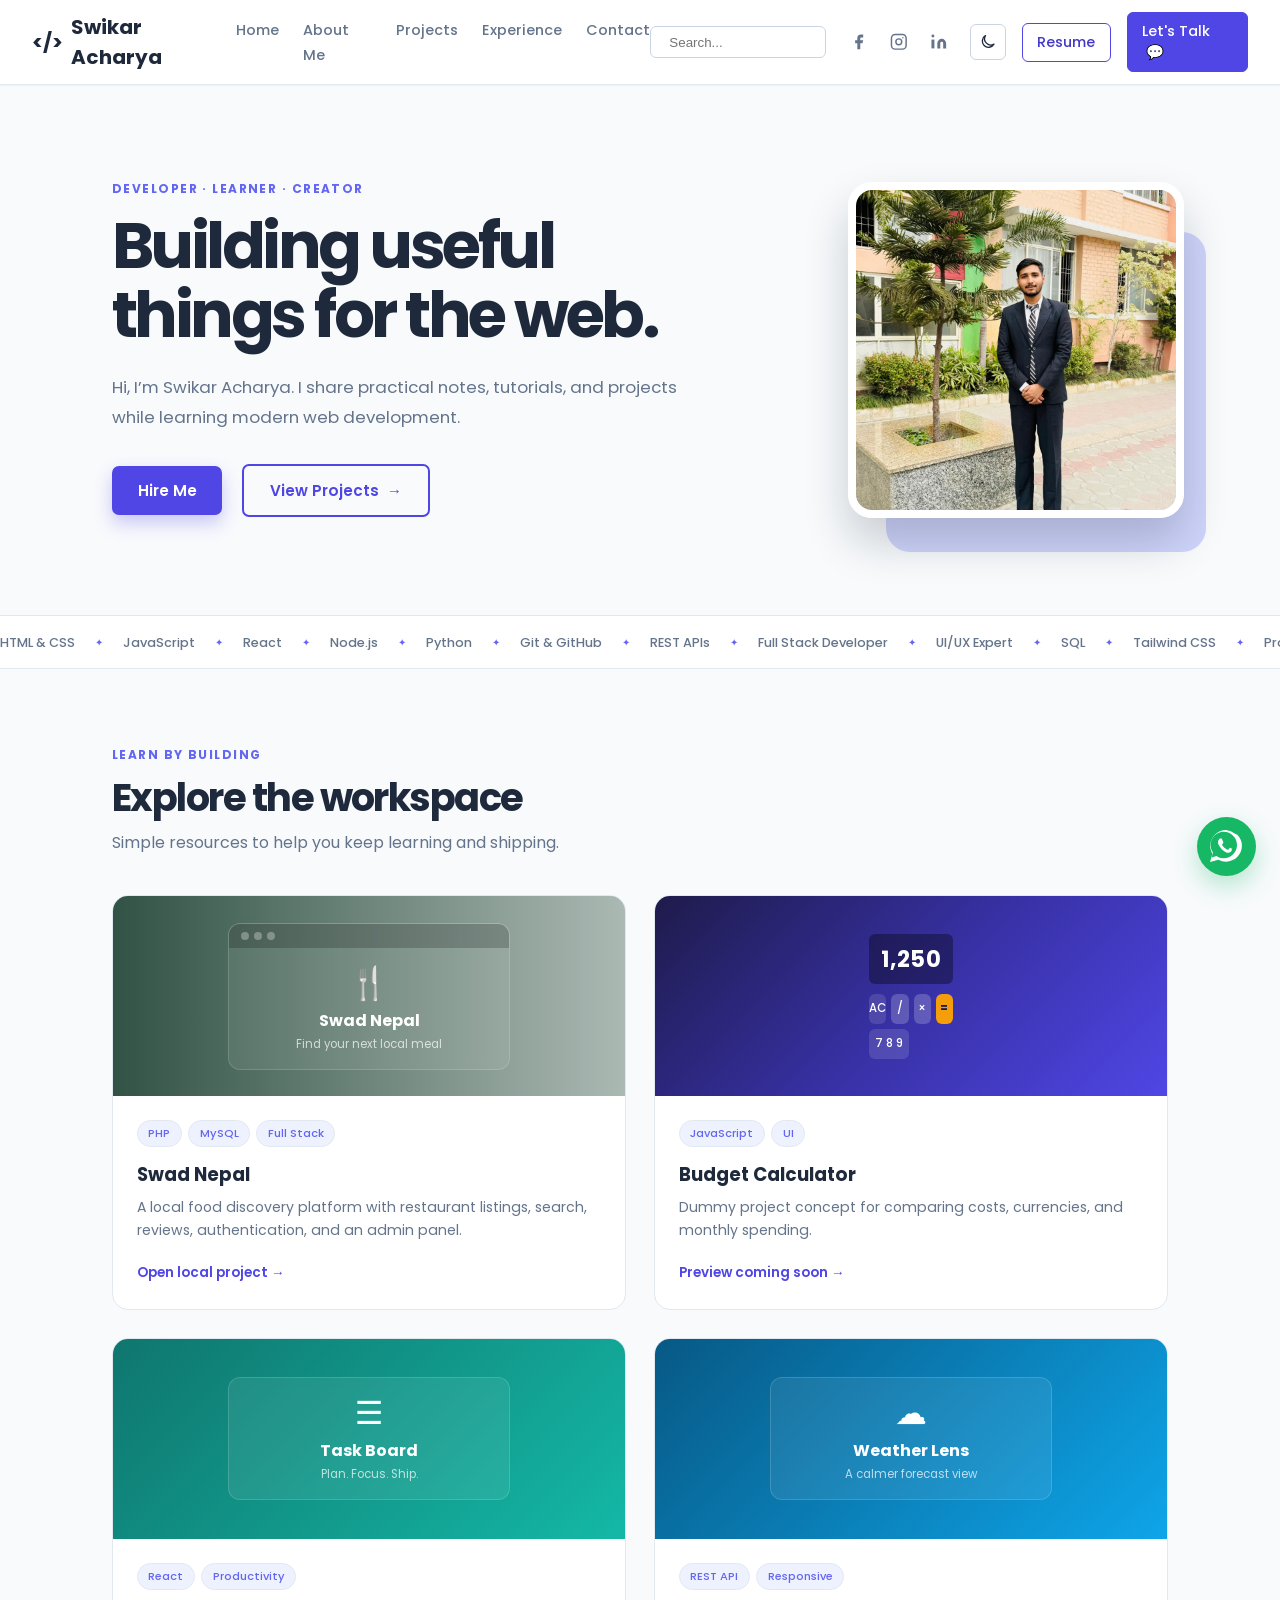
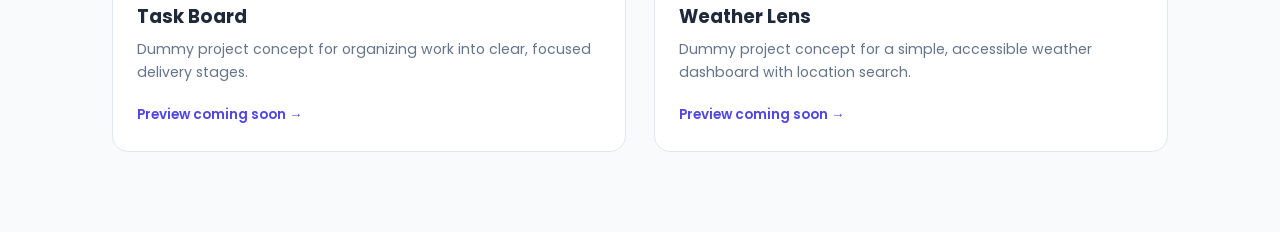
==== index.html @ ea882211 "Add professional resume.html page, update all Resume/CV links" ====
<!DOCTYPE html>
<html lang="en">

<head>
  <meta charset="UTF-8">
  <meta name="viewport" content="width=device-width, initial-scale=1.0">
  <meta name="description" content="Personal website of Swikar Acharya.">
  <title>Swikar Acharya</title>
  <link rel="stylesheet" href="style.css">
  <link href="https://fonts.googleapis.com/css2?family=Poppins:wght@400;500;600&display=swap" rel="stylesheet">
</head>

<body>
  <header>
    <nav class="dev-navbar" aria-label="Primary navigation">
      <a href="index.html" class="nav-brand" aria-label="Swikar Acharya home">
        <span class="code-icon" aria-hidden="true">&lt;/&gt;</span>
        <span>Swikar Acharya</span>
      </a>

      <ul class="nav-links">
        <li><a href="#home">Home</a></li>
        <li><a href="about.html">About Me</a></li>
        <li><a href="#projects">Projects</a></li>
        <li><a href="#experience">Experience</a></li>
        <li><a href="#contact" class="contact-trigger">Contact</a></li>
      </ul>

      <div class="nav-actions">
        <div class="search-container">
          <input id="site-search" type="search" placeholder="Search..." aria-label="Search the site">
        </div>
        <div class="nav-socials">
          <a href="https://www.facebook.com/swikar.acharya2" target="_blank" rel="noopener" aria-label="Facebook"
            class="social-icon fb">
            <svg viewBox="0 0 24 24" fill="currentColor" aria-hidden="true">
              <path d="M18 2h-3a5 5 0 0 0-5 5v3H7v4h3v8h4v-8h3l1-4h-4V7a1 1 0 0 1 1-1h3z" />
            </svg>
          </a>
          <a href="https://www.instagram.com/swikaracharya17/" target="_blank" rel="noopener" aria-label="Instagram"
            class="social-icon ig">
            <svg viewBox="0 0 24 24" fill="none" stroke="currentColor" stroke-width="2" stroke-linecap="round"
              stroke-linejoin="round" aria-hidden="true">
              <rect x="2" y="2" width="20" height="20" rx="5" ry="5" />
              <circle cx="12" cy="12" r="4" />
              <circle cx="17.5" cy="6.5" r="1" fill="currentColor" stroke="none" />
            </svg>
          </a>
          <a href="https://www.linkedin.com/in/swikar-acharya-856a3334b/" target="_blank" rel="noopener"
            aria-label="LinkedIn" class="social-icon li">
            <svg viewBox="0 0 24 24" fill="currentColor" aria-hidden="true">
              <path d="M16 8a6 6 0 0 1 6 6v7h-4v-7a2 2 0 0 0-2-2 2 2 0 0 0-2 2v7h-4v-7a6 6 0 0 1 6-6z" />
              <rect x="2" y="9" width="4" height="12" />
              <circle cx="4" cy="4" r="2" />
            </svg>
          </a>
        </div>
        <button class="theme-toggle" type="button" aria-label="Switch theme" aria-pressed="true"><svg
            viewBox="0 0 24 24" aria-hidden="true">
            <path d="M20.4 15.2A8.5 8.5 0 0 1 8.8 3.6 8.5 8.5 0 1 0 20.4 15.2Z"></path>
          </svg></button>
        <a href="resume.html" class="signin" target="_blank">Resume</a>
        <a href="https://wa.me/9779842243576" target="_blank" rel="noopener" class="signup"
          title="Chat with me on WhatsApp">Let's Talk &nbsp;&#128172;</a>
      </div>
    </nav>
  </header>

  <main id="home">
    <section class="hero">
      <div class="hero-content">
        <p class="hero-eyebrow">DEVELOPER · LEARNER · CREATOR</p>
        <h1>Building useful things for the web.</h1>
        <p class="hero-copy">Hi, I&rsquo;m Swikar Acharya. I share practical notes, tutorials, and projects while
          learning modern web development.</p>
        <div class="hero-actions">
          <a class="hero-primary" href="#contact">Hire Me</a>
          <a class="hero-secondary" href="#projects">View Projects <span aria-hidden="true">&rarr;</span></a>
        </div>
      </div>
      <div class="hero-profile">
        <div class="profile-glow"></div>
        <img src="image.jpg" alt="Swikar Acharya">
      </div>
    </section>

    <section class="skills-ticker" aria-label="Skills">
      <div class="skills-track">
        <span>HTML &amp; CSS</span><span class="ticker-dot">✦</span>
        <span>JavaScript</span><span class="ticker-dot">✦</span>
        <span>React</span><span class="ticker-dot">✦</span>
        <span>Node.js</span><span class="ticker-dot">✦</span>
        <span>Python</span><span class="ticker-dot">✦</span>
        <span>Git &amp; GitHub</span><span class="ticker-dot">✦</span>
        <span>REST APIs</span><span class="ticker-dot">✦</span>
        <span>Full Stack Developer </span><span class="ticker-dot">✦</span>
        <span>UI/UX Expert</span><span class="ticker-dot">✦</span>
        <span>SQL</span><span class="ticker-dot">✦</span>
        <span>Tailwind CSS</span><span class="ticker-dot">✦</span>
        <span>Problem Solving</span><span class="ticker-dot">✦</span>
        <span>HTML &amp; CSS</span><span class="ticker-dot">✦</span>
        <span>JavaScript</span><span class="ticker-dot">✦</span>
        <span>React</span><span class="ticker-dot">✦</span>
        <span>Node.js</span><span class="ticker-dot">✦</span>
        <span>Python</span><span class="ticker-dot">✦</span>
        <span>Git &amp; GitHub</span><span class="ticker-dot">✦</span>
        <span>REST APIs</span><span class="ticker-dot">✦</span>
        <span>Full Stack Developer</span><span class="ticker-dot">✦</span>
        <span>UI/UX Expert</span><span class="ticker-dot">✦</span>
        <span>SQL</span><span class="ticker-dot">✦</span>
        <span>Tailwind CSS</span><span class="ticker-dot">✦</span>
        <span>Problem Solving</span><span class="ticker-dot">✦</span>
      </div>
    </section>

    <section class="projects-section" id="projects" aria-labelledby="explore-title">
      <div class="section-heading">
        <p class="hero-eyebrow">LEARN BY BUILDING</p>
        <h2 id="explore-title">Explore the workspace</h2>
        <p>Simple resources to help you keep learning and shipping.</p>
      </div>
      <div class="projects-grid">
        <article class="project-card">
          <div class="project-card-top swad">
            <div class="project-mockup">
              <div class="mockup-bar"><span></span><span></span><span></span></div>
              <div class="mockup-content">
                <div class="mockup-logo">&#127860;</div>
                <p class="mockup-title">Swad Nepal</p>
                <p class="mockup-sub">Find your next local meal</p>
              </div>
            </div>
          </div>
          <div class="project-card-body">
            <div class="project-tags"><span>PHP</span><span>MySQL</span><span>Full Stack</span></div>
            <h3>Swad Nepal</h3>
            <p>A local food discovery platform with restaurant listings, search, reviews, authentication, and an admin
              panel.</p>
            <div class="project-card-footer"><a class="project-link" href="http://localhost/swad-nepal/" target="_blank"
                rel="noopener">Open local project &rarr;</a></div>
          </div>
        </article>

        <article class="project-card">
          <div class="project-card-top calc">
            <div class="calc-preview">
              <div class="calc-screen">1,250</div>
              <div class="calc-keys"><span>AC</span><span class="k-op">/</span><span class="k-op">&times;</span><span
                  class="k-accent">=</span><span class="k-wide">7 8 9</span></div>
            </div>
          </div>
          <div class="project-card-body">
            <div class="project-tags"><span>JavaScript</span><span>UI</span></div>
            <h3>Budget Calculator</h3>
            <p>Dummy project concept for comparing costs, currencies, and monthly spending.</p>
            <div class="project-card-footer"><a class="project-link" href="#projects">Preview coming soon &rarr;</a>
            </div>
          </div>
        </article>

        <article class="project-card">
          <div class="project-card-top notes">
            <div class="project-mockup">
              <div class="mockup-content">
                <div class="mockup-logo">&#9776;</div>
                <p class="mockup-title">Task Board</p>
                <p class="mockup-sub">Plan. Focus. Ship.</p>
              </div>
            </div>
          </div>
          <div class="project-card-body">
            <div class="project-tags"><span>React</span><span>Productivity</span></div>
            <h3>Task Board</h3>
            <p>Dummy project concept for organizing work into clear, focused delivery stages.</p>
            <div class="project-card-footer"><a class="project-link" href="#projects">Preview coming soon &rarr;</a>
            </div>
          </div>
        </article>

        <article class="project-card">
          <div class="project-card-top weather">
            <div class="project-mockup">
              <div class="mockup-content">
                <div class="mockup-logo">&#9729;</div>
                <p class="mockup-title">Weather Lens</p>
                <p class="mockup-sub">A calmer forecast view</p>
              </div>
            </div>
          </div>
          <div class="project-card-body">
            <div class="project-tags"><span>REST API</span><span>Responsive</span></div>
            <h3>Weather Lens</h3>
            <p>Dummy project concept for a simple, accessible weather dashboard with location search.</p>
            <div class="project-card-footer"><a class="project-link" href="#projects">Preview coming soon &rarr;</a>
            </div>
          </div>
        </article>
      </div>
    </section>

  </main>
  <!-- Let's Talk Modal -->
  <div class="contact-modal-overlay" id="contactModal" role="dialog" aria-modal="true" aria-labelledby="modalTitle">
    <div class="contact-modal">
      <button class="modal-close" id="modalClose" aria-label="Close">&times;</button>

      <div class="modal-left">
        <div class="modal-left-top">
          <span class="modal-status-dot"></span>
          <p class="modal-eyebrow">AVAILABLE FOR WORK</p>
        </div>
        <h2 id="modalTitle">Got a project<br>in mind?</h2>
        <p class="modal-desc">Fill out the form or reach me directly — I usually respond within 24 hours.</p>
        <div class="modal-divider"></div>
        <div class="modal-direct">
          <a href="mailto:swikaracharya718@gmail.com" class="modal-direct-link">
            <span class="modal-direct-icon">
              <svg viewBox="0 0 24 24" fill="none" stroke="currentColor" stroke-width="2" stroke-linecap="round"
                stroke-linejoin="round">
                <rect x="2" y="4" width="20" height="16" rx="2" />
                <path d="m22 7-8.97 5.7a1.94 1.94 0 0 1-2.06 0L2 7" />
              </svg>
            </span>
            swikaracharya718@gmail.com
          </a>
          <div class="modal-socials">
            <a href="https://wa.me/9779842243576" target="_blank" rel="noopener" class="modal-social-btn wa">
              <svg viewBox="0 0 24 24" fill="currentColor">
                <path
                  d="M17.472 14.382c-.297-.149-1.758-.867-2.03-.967-.273-.099-.471-.148-.67.15-.197.297-.767.966-.94 1.164-.173.199-.347.223-.644.075-.297-.15-1.255-.463-2.39-1.475-.883-.788-1.48-1.761-1.653-2.059-.173-.297-.018-.458.13-.606.134-.133.298-.347.446-.52.149-.174.198-.298.298-.497.099-.198.05-.371-.025-.52-.075-.149-.669-1.612-.916-2.207-.242-.579-.487-.5-.669-.51-.173-.008-.371-.01-.57-.01-.198 0-.52.074-.792.372-.272.297-1.04 1.016-1.04 2.479 0 1.462 1.065 2.875 1.213 3.074.149.198 2.096 3.2 5.077 4.487.709.306 1.262.489 1.694.625.712.227 1.36.195 1.871.118.571-.085 1.758-.719 2.006-1.413.248-.694.248-1.289.173-1.413-.074-.124-.272-.198-.57-.347m-5.421 7.403h-.004a9.87 9.87 0 0 1-5.031-1.378l-.361-.214-3.741.982.998-3.648-.235-.374a9.86 9.86 0 0 1-1.51-5.26c.001-5.45 4.436-9.884 9.888-9.884 2.64 0 5.122 1.03 6.988 2.898a9.825 9.825 0 0 1 2.893 6.994c-.003 5.45-4.437 9.884-9.885 9.884m8.413-18.297A11.815 11.815 0 0 0 12.05 0C5.495 0 .16 5.335.157 11.892c0 2.096.547 4.142 1.588 5.945L.057 24l6.305-1.654a11.882 11.882 0 0 0 5.683 1.448h.005c6.554 0 11.89-5.335 11.893-11.893a11.821 11.821 0 0 0-3.48-8.413Z" />
              </svg>
              WhatsApp
            </a>
            <a href="https://www.instagram.com/swikaracharya17/" target="_blank" rel="noopener"
              class="modal-social-btn ig">
              <svg viewBox="0 0 24 24" fill="none" stroke="currentColor" stroke-width="2" stroke-linecap="round"
                stroke-linejoin="round">
                <rect x="2" y="2" width="20" height="20" rx="5" ry="5" />
                <circle cx="12" cy="12" r="4" />
                <circle cx="17.5" cy="6.5" r="1" fill="currentColor" stroke="none" />
              </svg>
              Instagram
            </a>
            <a href="https://www.facebook.com/swikar.acharya2" target="_blank" rel="noopener"
              class="modal-social-btn fb">
              <svg viewBox="0 0 24 24" fill="currentColor">
                <path d="M18 2h-3a5 5 0 0 0-5 5v3H7v4h3v8h4v-8h3l1-4h-4V7a1 1 0 0 1 1-1h3z" />
              </svg>
              Facebook
            </a>
          </div>
        </div>
      </div>

      <form class="modal-form" id="contactForm" action="https://formspree.io/f/maenwplw" method="POST" novalidate>
        <div class="modal-row">
          <div class="modal-field">
            <label for="cf-name">Your Name <span class="req">*</span></label>
            <input type="text" id="cf-name" name="name" placeholder="John Doe" required>
          </div>
          <div class="modal-field">
            <label for="cf-email">Email Address <span class="req">*</span></label>
            <input type="email" id="cf-email" name="email" placeholder="you@example.com" required>
          </div>
        </div>
        <div class="modal-row">
          <div class="modal-field">
            <label for="cf-phone">Phone Number <span class="req">*</span></label>
            <input type="tel" id="cf-phone" name="phone" placeholder="+977 98XXXXXXXX" required>
          </div>
          <div class="modal-field">
            <label for="cf-budget">Budget <span class="req">*</span></label>
            <div class="budget-input-wrap">
              <select id="cf-currency" name="currency" aria-label="Currency">
                <option value="$">$ USD</option>
                <option value="NPR">NPR</option>
                <option value="INR">₹ INR</option>
                <option value="€">€ EUR</option>
              </select>
              <input type="number" id="cf-budget" name="budget" placeholder="Enter amount" min="0" required>
            </div>
          </div>
        </div>
        <div class="modal-field">
          <label for="cf-subject">Subject <span class="req">*</span></label>
          <input type="text" id="cf-subject" name="subject" placeholder="Project idea, collaboration..." required>
        </div>
        <div class="modal-field">
          <label for="cf-message">Message <span class="req">*</span></label>
          <textarea id="cf-message" name="message" rows="4" placeholder="Tell me about your project or idea..."
            required></textarea>
        </div>
        <div class="form-actions">
          <button type="submit" class="modal-submit" id="submitBtn">Send Message <span
              aria-hidden="true">&rarr;</span></button>
          <a class="whatsapp-form-button" href="https://wa.me/9779842243576" target="_blank" rel="noopener">
            <svg viewBox="0 0 24 24" fill="currentColor" aria-hidden="true">
              <path
                d="M17.472 14.382c-.297-.149-1.758-.867-2.03-.967-.273-.099-.471-.148-.67.15-.197.297-.767.966-.94 1.164-.173.199-.347.223-.644.075-.297-.15-1.255-.463-2.39-1.475-.883-.788-1.48-1.761-1.653-2.059-.173-.297-.018-.458.13-.606.134-.133.298-.347.446-.52.149-.198.198-.298.298-.497.099-.198.05-.371-.025-.52-.075-.149-.669-1.612-.916-2.207-.242-.579-.487-.5-.669-.51-.173-.008-.371-.01-.57-.01-.198 0-.52.074-.792.372-.272.297-1.04 1.016-1.04 2.479 0 1.462 1.065 2.875 1.213 3.074.149.198 2.096 3.2 5.077 4.487.709.306 1.262.489 1.871.118.571-.085 1.758-.719 2.006-1.413.248-.694.248-1.289.173-1.413-.074-.124-.272-.198-.57-.347m-5.421 7.403h-.004a9.87 9.87 0 0 1-5.031-1.378l-.361-.214-3.741.982.998-3.648-.235-.374a9.86 9.86 0 0 1-1.51-5.26c.001-5.45 4.436-9.884 9.888-9.884 2.64 0 5.122 1.03 6.988 2.898a9.825 9.825 0 0 1 2.893 6.994c-.003 5.45-4.437 9.884-9.885 9.884m8.413-18.297A11.815 11.815 0 0 0 12.05 0C5.495 0 .16 5.335.157 11.892c0 2.096.547 4.142 1.588 5.945L.057 24l6.305-1.654a11.882 11.882 0 0 0 5.683 1.448h.005c6.554 0 11.89-5.335 11.893-11.893a11.821 11.821 0 0 0-3.48-8.413Z" />
            </svg>
            WhatsApp
          </a>
        </div>
        <p class="modal-success" id="modalSuccess" aria-live="polite"></p>
      </form>
    </div>
  </div>

  <script src="theme.js"></script>
  <script>
    const modal = document.getElementById('contactModal');
    const triggers = document.querySelectorAll('.contact-trigger, .hero-primary[href="#contact"]');
    const close = document.getElementById('modalClose');
    const form = document.getElementById('contactForm');
    const success = document.getElementById('modalSuccess');

    function openModal() { modal.classList.add('is-open'); document.body.style.overflow = 'hidden'; }
    function closeModal() { modal.classList.remove('is-open'); document.body.style.overflow = ''; }

    triggers.forEach(trigger => trigger.addEventListener('click', e => { e.preventDefault(); openModal(); }));
    if (window.location.hash === '#contact') openModal();
    close.addEventListener('click', closeModal);
    modal.addEventListener('click', e => { if (e.target === modal) closeModal(); });

    const submitBtn = document.getElementById('submitBtn');

    form.addEventListener('submit', async e => {
      e.preventDefault();
      submitBtn.disabled = true;
      submitBtn.textContent = 'Sending...';

      const data = new FormData(form);
      const response = await fetch(form.action, {
        method: 'POST',
        body: data,
        headers: { 'Accept': 'application/json' }
      });

      if (response.ok) {
        success.style.color = '#16a34a';
        success.textContent = '\u2713 Message sent! I\'ll get back to you soon.';
        form.reset();
      } else {
        success.style.color = '#dc2626';
        success.textContent = 'Something went wrong. Please try WhatsApp or email directly.';
      }

      submitBtn.disabled = false;
      submitBtn.innerHTML = 'Send Message <span aria-hidden="true">&rarr;</span>';
      setTimeout(() => { success.textContent = ''; }, 6000);
    });
  </script>
</body>

</html>
---- style.css ----
:root {
    --page-bg: #f8fafc;
    --nav-bg: #ffffff;
    --text-primary: #1e293b;
    --text-muted: #64748b;
    --border-radius: 6px;
}

html[data-theme="dark"] {
    --page-bg: #030712;
    --nav-bg: #111827;
    --text-primary: #f8fafc;
    --text-muted: #cbd5e1;
}

body {
    margin: 0;
    font-family: system-ui, -apple-system, sans-serif;
    background-color: var(--page-bg);
    color: var(--text-primary);
    transition: background-color 0.2s ease, color 0.2s ease;
}

/* Main Navbar Container */
.dev-navbar {
    display: flex;
    justify-content: space-between;
    align-items: center;
    background-color: var(--nav-bg);
    padding: 0.75rem 2rem;
    border-bottom: 1px solid #e2e8f0;
    box-shadow: 0 1px 2px rgba(15, 23, 42, 0.04);
}

.nav-brand {
    color: var(--text-primary);
    text-decoration: none;
    font-size: 1.25rem;
    font-weight: 700;
    display: flex;
    align-items: center;
    gap: 0.5rem;
    cursor: pointer;
    font-family: poppins, sans-serif;
}

.code-icon {
    color: var(--text-primary);
    font-weight: bold;
}

.nav-links {
    display: flex;
    list-style: none;
    gap: 1.5rem;
    margin: 0;
    padding: 0;
    color: white;
    font-family: poppins;
}

.nav-links a {
    color: var(--text-muted);
    text-decoration: none;
    font-size: 0.9rem;
    font-weight: 500;
    position: relative;
    padding-bottom: 4px;
    transition: color 0.25s ease;
}

.nav-links a::after {
    content: '';
    position: absolute;
    bottom: 0;
    left: 0;
    width: 100%;
    height: 2px;
    border-radius: 2px;
    background: #4f46e5;
    transform: scaleX(0);
    transform-origin: left;
    transition: transform 0.25s ease;
}

.nav-links a:hover {
    color: #4f46e5;
}

.nav-links a:hover::after {
    transform: scaleX(1);
}

/* Right Side Actions */
.nav-actions {
    display: flex;
    align-items: center;
    gap: 1rem;
}

/* Search Bar with Keyboard Shortcut */
.search-container {
    display: flex;
    align-items: center;
    background-color: white;
    border: 1px solid #cbd5e1;
    border-radius: var(--border-radius);
    padding: 0.4rem 0.5rem 0.4rem 1rem;
}

.search-container input {
    background: transparent;
    border: none;
    color: var(--text-primary);
    outline: none;
    width: 150px;
}

.search-container kbd {
    background-color: #000000;
    color: var(--text-muted);
    padding: 0.2rem 0.4rem;
    border-radius: 4px;
    font-size: 0.75rem;
    font-family: monospace;
}

.theme-toggle {
    background: transparent;
    border: 1px solid #cbd5e1;
    color: var(--text-primary);
    border-radius: var(--border-radius);
    padding: 0.5rem;
    cursor: pointer;
    font-size: 1rem;
    line-height: 1;
    transition: background-color 0.2s ease, color 0.2s ease, transform 0.2s ease;
}

.theme-toggle:hover {
    background-color: #e0e7ff;
    color: #3730a3;
    transform: translateY(-1px);
}

.theme-toggle svg {
    width: 1.1rem;
    height: 1.1rem;
    display: block;
    fill: none;
    stroke: currentColor;
    stroke-width: 1.8;
    stroke-linecap: round;
    stroke-linejoin: round;
}

.signin,
.signup {
    padding: 0.5rem 0.9rem;
    border-radius: 6px;
    font-family: Poppins, sans-serif;
    font-size: 0.9rem;
    font-weight: 500;
    text-decoration: none;
    transition: background-color 0.2s ease, color 0.2s ease, transform 0.2s ease;
}

.signin {
    border: 1px solid #4f46e5;
    color: #4338ca;
}

.signin:hover {
    background-color: #4f46e5;
    color: #ffffff;
    transform: translateY(-1px);
}

.signup {
    background-color: #4f46e5;
    border: 1px solid #4f46e5;
    color: #ffffff;
}

.signup:hover {
    background-color: #6366f1;
    border-color: #6366f1;
    transform: translateY(-1px);
}

.logo-container {
    display: flex;
    align-items: center;
    gap: 0.5rem;
    border: 1px solid white;
}

/* Home page */
.hero,
.explore-section {
    max-width: 1120px;
    margin: 0 auto;
    padding-left: 2rem;
    padding-right: 2rem;
    box-sizing: border-box;
}

.hero {
    min-height: 530px;
    display: grid;
    grid-template-columns: 1.2fr 0.8fr;
    align-items: center;
    gap: 4rem;
}

.hero-eyebrow {
    margin: 0 0 1rem;
    color: #6366f1;
    font: 700 0.75rem/1 Poppins, sans-serif;
    letter-spacing: 0.12em;
}

.hero h1,
.section-heading h2 {
    margin: 0;
    color: var(--text-primary);
    font: 700 clamp(2.5rem, 5vw, 4.6rem)/1.08 Poppins, sans-serif;
    letter-spacing: -0.055em;
}

.hero-copy {
    max-width: 37rem;
    margin: 1.5rem 0 0;
    color: var(--text-muted);
    font: 400 1.05rem/1.75 Poppins, sans-serif;
}

.hero-actions { display: flex; align-items: center; gap: 1.25rem; margin-top: 2rem; }
.hero-primary, .hero-secondary { font: 600 0.95rem Poppins, sans-serif; text-decoration: none; transition: transform 0.2s ease, box-shadow 0.2s ease, background 0.2s ease; }
.hero-primary { padding: 0.8rem 1.6rem; border-radius: 7px; background: #4f46e5; color: #fff; box-shadow: 0 8px 18px rgba(79,70,229,0.28); }
.hero-primary:hover { background: #4338ca; transform: translateY(-2px); box-shadow: 0 14px 28px rgba(79,70,229,0.38); }
.hero-secondary { padding: 0.8rem 1.6rem; border-radius: 7px; border: 2px solid #4f46e5; color: #4f46e5; background: transparent; }
.hero-secondary:hover { background: #4f46e5; color: #fff; transform: translateY(-2px); box-shadow: 0 14px 28px rgba(79,70,229,0.28); }
.hero-secondary span { margin-left: 0.25rem; }

.hero-profile { position: relative; width: min(100%, 320px); justify-self: end; }
.hero-profile img { position: relative; z-index: 1; display: block; width: 100%; aspect-ratio: 1; object-fit: cover; border-radius: 24px; border: 8px solid var(--nav-bg); box-shadow: 0 24px 45px rgba(15, 23, 42, 0.2); }
.profile-glow { position: absolute; inset: 15% -12% -10% 12%; border-radius: 24px; background: #818cf8; opacity: 0.35; }

.explore-section { padding-top: 2rem; padding-bottom: 5rem; }
.section-heading h2 { font-size: clamp(1.9rem, 3vw, 2.6rem); letter-spacing: -0.04em; }
.section-heading > p:last-child { margin: 0.75rem 0 0; color: var(--text-muted); font: 400 1rem Poppins, sans-serif; }
.resource-grid { display: grid; grid-template-columns: repeat(3, 1fr); gap: 1rem; margin-top: 2rem; }
.resource-card { min-height: 185px; padding: 1.5rem; border: 1px solid #e2e8f0; border-radius: 12px; background: var(--nav-bg); color: var(--text-primary); box-sizing: border-box; text-decoration: none; transition: transform .2s ease, box-shadow .2s ease, border-color .2s ease; }
.resource-card:hover { transform: translateY(-4px); border-color: #a5b4fc; box-shadow: 0 14px 25px rgba(30, 41, 59, 0.1); }
.card-number, .card-link { color: #6366f1; font: 700 0.78rem Poppins, sans-serif; }
.resource-card h3 { margin: 1rem 0 0; font: 600 1.2rem Poppins, sans-serif; }
.resource-card p { margin: 0.55rem 0 1rem; color: var(--text-muted); font: 400 0.9rem/1.6 Poppins, sans-serif; }

html[data-theme="dark"] .resource-card { border-color: #334155; }
html[data-theme="dark"] .resource-card:hover { border-color: #6366f1; box-shadow: 0 14px 25px rgba(0, 0, 0, 0.24); }

.login-form {
    background-color: #ffffff;
    color: #101828;
    padding: 2.5rem;
    border-radius: 12px;
    border: 1px solid #d0d5dd;
    box-shadow: 0 4px 6px -1px rgba(0, 0, 0, 0.1), 0 2px 4px -1px rgba(0, 0, 0, 0.06);
    max-width: 440px;
    width: 100%;
    margin: 2rem auto;
    display: flex;
    flex-direction: column;
    box-sizing: border-box;
}

.title {
    display: flex;
    font-family: poppins;
    color: rgb(76, 75, 75)
}

.subtitle {
    display: flex;
    font-family: poppins;
    color: rgb(76, 75, 75)
}

.footer-text {
    display: flex;
    font-family: poppins;
    color: rgb(76, 75, 75);

    margin-top: 15px;
}

.btnprimary-btn {
    background-color: #4f46e5;
    color: white;
    padding: 1rem 1rem;
    border: none;
    border-radius: 4px;
    cursor: pointer;
    margin-top: 25px;
    font-family: poppins;
    font-size: 15px;
}

.btngoogle-btn {
    background-color: #ffffff;
    color: #4f46e5;
    padding: 0.5rem 1rem;
    border: 1px solid #4f46e5;
    border-radius: 4px;
    cursor: pointer;
    margin-top: 15px;
}

.form-input {
    display: flex;
    flex-direction: column;
    margin-bottom: 12px;
    padding: 10px;
}

.text-link {
    display: flex;
    justify-content: center;
    font-family: poppins;
    color: rgb(76, 75, 75);
}

.text-link {
    display: flex;
    justify-content: center;
    font-family: poppins;
    color: blue;
}

/* Sign-in page */
.login-page {
    min-height: 100vh;
    display: grid;
    place-items: center;
    padding: 2rem 1rem;
    box-sizing: border-box;
    background: radial-gradient(circle at top, #1e1b4b 0%, #030712 48%);
}

.auth-theme-toggle {
    position: fixed;
    top: 1rem;
    right: 1rem;
    z-index: 1;
}

.login-container {
    width: 100%;
}

.login-form {
    margin: 0 auto;
}

.back-link {
    align-self: flex-start;
    color: #4f46e5;
    font-family: Poppins, sans-serif;
    font-size: 0.9rem;
    font-weight: 500;
    text-decoration: none;
}

.back-link:hover,
.field-label-row a:hover,
.footer-text a:hover {
    text-decoration: underline;
}

.login-heading {
    margin: 1.75rem 0;
}

.eyebrow {
    margin: 0 0 0.5rem;
    color: #4f46e5;
    font-family: Poppins, sans-serif;
    font-size: 0.75rem;
    font-weight: 700;
    letter-spacing: 0.1em;
}

.login-form .title {
    margin: 0;
    color: #101828;
    font-size: 1.75rem;
    line-height: 1.25;
}

.login-form .subtitle {
    margin: 0.5rem 0 0;
    font-size: 0.95rem;
}

.form-field {
    display: flex;
    flex-direction: column;
    gap: 0.45rem;
    margin-top: 1rem;
    color: #344054;
    font-family: Poppins, sans-serif;
    font-size: 0.9rem;
    font-weight: 500;
}

.form-field input {
    width: 100%;
    padding: 0.75rem 0.875rem;
    box-sizing: border-box;
    border: 1px solid #d0d5dd;
    border-radius: 6px;
    color: #101828;
    font: inherit;
    font-weight: 400;
    outline: none;
}

.form-field input:focus {
    border-color: #4f46e5;
    box-shadow: 0 0 0 3px #e0e7ff;
}

.field-label-row {
    display: flex;
    justify-content: space-between;
    align-items: center;
}

.field-label-row a,
.footer-text a,
.remember-me a {
    color: #4f46e5;
    font-weight: 600;
    text-decoration: none;
}

.remember-me {
    display: flex;
    align-items: center;
    gap: 0.5rem;
    margin-top: 1.25rem;
    color: #475467;
    font-family: Poppins, sans-serif;
    font-size: 0.875rem;
}

.remember-me input {
    width: 1rem;
    height: 1rem;
    accent-color: #4f46e5;
}

.login-form .btnprimary-btn,
.login-form .btngoogle-btn {
    width: 100%;
    display: flex;
    justify-content: center;
    align-items: center;
    gap: 0.625rem;
    font-family: Poppins, sans-serif;
    font-weight: 600;
}

.login-form .btnprimary-btn:hover {
    background-color: #4338ca;
}

.login-form .btngoogle-btn:hover {
    background-color: #f9fafb;
}

.divider {
    display: flex;
    align-items: center;
    gap: 0.75rem;
    margin: 1.25rem 0;
    color: #667085;
    font-family: Poppins, sans-serif;
    font-size: 0.8rem;
}

.divider::before,
.divider::after {
    content: "";
    flex: 1;
    height: 1px;
    background-color: #eaecf0;
}

.login-form .footer-text {
    justify-content: center;
    gap: 0.3rem;
    margin: 1.5rem 0 0;
    font-size: 0.875rem;
}

@media (max-width: 480px) {
    .login-page {
        padding: 1rem;
    }

    .login-form {
        padding: 1.5rem;
    }
}

@media (max-width: 760px) {
    .dev-navbar { padding: 0.85rem 1rem; }
    .nav-links, .search-container { display: none; }
    .nav-actions { gap: 0.5rem; }
    .signin, .signup { padding: 0.45rem 0.65rem; font-size: 0.8rem; }
    .hero, .explore-section { padding-left: 1.25rem; padding-right: 1.25rem; }
    .hero { min-height: auto; grid-template-columns: 1fr; gap: 2.5rem; padding-top: 4rem; padding-bottom: 3.5rem; }
    .hero-profile { width: min(70%, 280px); justify-self: start; grid-row: 1; }
    .hero-actions { flex-wrap: wrap; }
    .resource-grid { grid-template-columns: 1fr; }
}

html[data-theme="dark"] .search-container {
    background-color: #1f2937;
}

html[data-theme="dark"] .dev-navbar {
    border-color: #374151;
    box-shadow: none;
}

html[data-theme="dark"] .theme-toggle {
    border-color: #4b5563;
}

html[data-theme="dark"] .signin {
    color: #c7d2fe;
}

html[data-theme="dark"] .search-container input {
    color: #f8fafc;
}

html[data-theme="dark"] .theme-toggle:hover {
    background-color: #312e81;
    color: #ffffff;
}

html[data-theme="light"] .login-page {
    background:
        radial-gradient(circle at 18% 15%, rgba(196, 181, 253, 0.62), transparent 28rem),
        radial-gradient(circle at 82% 82%, rgba(147, 197, 253, 0.45), transparent 27rem),
        #f8fafc;
}

html[data-theme="light"] .login-form {
    border-color: rgba(203, 213, 225, 0.9);
    box-shadow: 0 24px 50px -20px rgba(30, 41, 59, 0.25);
}

html[data-theme="light"] .form-field input {
    background-color: #ffffff;
    border-color: #cbd5e1;
}

html[data-theme="light"] .form-field input:hover {
    border-color: #94a3b8;
}

html[data-theme="light"] .auth-theme-toggle {
    background-color: rgba(255, 255, 255, 0.8);
    box-shadow: 0 4px 12px rgba(30, 41, 59, 0.1);
}

html[data-theme="dark"] .login-form {
    background-color: #111827;
    border-color: #374151;
    box-shadow: 0 12px 24px rgba(0, 0, 0, 0.28);
}

html[data-theme="dark"] .login-form .title,
html[data-theme="dark"] .form-field input {
    color: #f8fafc;
}

html[data-theme="dark"] .login-form .subtitle,
html[data-theme="dark"] .form-field,
html[data-theme="dark"] .remember-me,
html[data-theme="dark"] .login-form .footer-text {
    color: #cbd5e1;
}

html[data-theme="dark"] .form-field input {
    background-color: #1f2937;
    border-color: #4b5563;
}

html[data-theme="dark"] .form-field input::placeholder {
    color: #94a3b8;
}

html[data-theme="dark"] .btngoogle-btn {
    background-color: #1f2937;
    border-color: #818cf8;
    color: #c7d2fe;
}

html[data-theme="dark"] .btngoogle-btn:hover {
    background-color: #374151;
}

html[data-theme="dark"] .divider::before,
html[data-theme="dark"] .divider::after {
    background-color: #374151;
}

/* Editorial portfolio */
.portfolio-page { --ink:#0a0909; --paper:#fdfdfd; --muted:#707070; --accent:#9c6455; --line:#dedbd8; background:var(--paper); color:var(--ink); font-family:"DM Sans",sans-serif; }
html[data-theme="dark"] .portfolio-page { --ink:#f7f3f0; --paper:#161313; --muted:#bdb4b0; --accent:#ceb3a6; --line:#403a37; }
.portfolio-header { height:76px; max-width:1280px; padding:0 3rem; margin:auto; display:flex; justify-content:space-between; align-items:center; box-sizing:border-box; border-bottom:1px solid var(--line); }
.portfolio-brand { color:var(--ink); font:700 1.65rem/1 "DM Sans",sans-serif; letter-spacing:-.1em; text-decoration:none; }.portfolio-brand span{color:var(--accent)}
.portfolio-nav,.portfolio-actions{display:flex;align-items:center;gap:2rem}.portfolio-nav a,.portfolio-contact-link{color:var(--ink);font:500 .82rem "DM Mono",monospace;text-decoration:none}.portfolio-nav a:hover{color:var(--accent)}
.portfolio-contact-link{border-bottom:1px solid var(--ink);padding-bottom:3px}.portfolio-contact-link span{color:var(--accent);font-size:1rem}.portfolio-theme-toggle{border-color:var(--line);color:var(--ink)}
.portfolio-hero,.selected-work,.about-section,.contact-section{max-width:1120px;margin:auto;padding-left:2rem;padding-right:2rem;box-sizing:border-box}.portfolio-hero{min-height:650px;display:grid;grid-template-columns:1.25fr .75fr;gap:4rem;align-items:center}.mono-label{margin:0;color:var(--muted);font:500 .68rem/1.4 "DM Mono",monospace;letter-spacing:.04em}.hero-intro h1,.section-top h2,.about-grid h2,.contact-section h2{margin:1.5rem 0 0;color:var(--ink);font:500 clamp(3.25rem,6vw,6rem)/.98 "DM Sans",sans-serif;letter-spacing:-.075em}.hero-intro h1 em,.section-top h2 em,.about-grid h2 em,.contact-section h2 em{font-family:"Playfair Display",serif;font-weight:500;letter-spacing:-.08em}.hero-description{max-width:30rem;margin:1.75rem 0;color:var(--muted);font:400 1rem/1.75 "DM Sans",sans-serif}.round-arrow-link{display:inline-flex;align-items:center;gap:1rem;color:var(--ink);font:500 .78rem "DM Mono",monospace;text-decoration:none}.round-arrow-link b{width:42px;height:42px;display:grid;place-items:center;border:1px solid var(--ink);border-radius:50%;font:400 1.2rem sans-serif;transition:transform .25s ease,background .25s ease}.round-arrow-link:hover b{background:var(--ink);color:var(--paper);transform:translateY(4px)}
.portfolio-hero { position: relative; overflow: hidden; }
.hero-intro, .hero-portrait { z-index: 1; }
.hero-motion { position: absolute; inset: 0; pointer-events: none; opacity: .7; }
.motion-orbit { position: absolute; width: 360px; height: 360px; border: 1px solid var(--line); border-radius: 50%; animation: spin-orbit 22s linear infinite; }
.orbit-one { right: -135px; top: 45px; border-style: dashed; }
.orbit-two { right: -35px; top: 145px; width: 180px; height: 180px; border-color: var(--accent); animation-direction: reverse; animation-duration: 14s; }
.motion-dot { position: absolute; width: 10px; height: 10px; border-radius: 50%; background: var(--accent); animation: float-dot 5s ease-in-out infinite; }
.dot-one { left: 6%; top: 19%; }.dot-two { right: 36%; bottom: 17%; width: 6px; height: 6px; animation-delay: -2.4s; }
.motion-cross { position: absolute; right: 3%; bottom: 12%; color: var(--accent); font: 300 2.5rem/1 "DM Sans", sans-serif; animation: spin-orbit 12s linear infinite; }
@keyframes spin-orbit { to { transform: rotate(360deg); } }
@keyframes float-dot { 50% { transform: translateY(-18px) scale(1.2); } }
.hero-portrait{position:relative;width:min(100%,310px);justify-self:end}.hero-portrait img{position:relative;z-index:1;width:100%;aspect-ratio:3/4;display:block;object-fit:cover;filter:grayscale(100%);transition:filter .4s ease}.hero-portrait:hover img{filter:grayscale(10%)}.portrait-outline{position:absolute;inset:14px -14px -14px 14px;border:1px solid var(--accent)}.portrait-note{position:absolute;z-index:2;bottom:1.2rem;left:-4.5rem;color:var(--paper);font:500 .62rem/1.55 "DM Mono",monospace;mix-blend-mode:difference}
.marquee{overflow:hidden;padding:1.05rem 0;background:var(--ink);color:var(--paper);white-space:nowrap}.marquee div{display:inline-block;animation:marquee 24s linear infinite;font:500 .78rem "DM Mono",monospace;letter-spacing:.05em}.marquee i{color:var(--accent);font-style:normal;margin:0 1.5rem}@keyframes marquee{to{transform:translateX(-30%)}}
.selected-work{padding-top:9rem;padding-bottom:9rem}.section-top{max-width:680px}.section-top h2{font-size:clamp(2.6rem,5vw,4.8rem)}.section-top>p:last-child{max-width:25rem;margin:1.2rem 0 0;color:var(--muted);font:400 1rem/1.7 "DM Sans",sans-serif}.project-list{display:grid;grid-template-columns:1.1fr .9fr;gap:1.25rem;margin-top:4rem}.project-preview{height:390px;padding:1.5rem;box-sizing:border-box;overflow:hidden}.project-one .project-preview{background:#211d1b}.project-two .project-preview{background:#d8c8c0;color:#34221d}.terminal-preview{color:#e9e1dc;font:400 .9rem/1.8 "DM Mono",monospace}.terminal-preview span{color:#d6957d}.terminal-preview b{color:#cab2ec;font-weight:400}.terminal-dots{display:flex;gap:6px;margin-bottom:3.5rem}.terminal-dots i{width:8px;height:8px;border-radius:50%;background:#765f55}.code-block{width:60%;height:12px;margin-top:2rem;background:#403833;box-shadow:0 24px #403833,0 48px #403833,100px 48px #403833}.notes-preview{display:flex;flex-direction:column;justify-content:space-between;font:600 clamp(2.3rem,4vw,4rem)/.87 "DM Sans",sans-serif;letter-spacing:-.08em}.notes-preview em{font-family:"Playfair Display",serif;font-weight:500}.notes-preview span{font:500 .7rem "DM Mono",monospace;letter-spacing:.05em}.project-meta{display:flex;justify-content:space-between;align-items:end;padding:1.25rem 0}.project-meta h3{margin:.55rem 0 0;color:var(--ink);font:500 1.25rem "DM Sans",sans-serif}.project-meta>a{width:38px;height:38px;display:grid;place-items:center;border:1px solid var(--line);border-radius:50%;color:var(--ink);font-size:1.15rem;text-decoration:none;transition:.2s}.project-meta>a:hover{background:var(--ink);color:var(--paper)}
.about-section{padding-top:7rem;padding-bottom:7rem;border-top:1px solid var(--line)}.about-grid{display:grid;grid-template-columns:1.25fr .75fr;gap:5rem;align-items:end;margin-top:1.2rem}.about-grid h2{font-size:clamp(2.3rem,4vw,4rem)}.about-grid p{color:var(--muted);font:400 1rem/1.8 "DM Sans",sans-serif}.text-arrow-link{display:inline-block;margin-top:1rem;padding-bottom:.3rem;border-bottom:1px solid var(--ink);color:var(--ink);font:500 .78rem "DM Mono",monospace;text-decoration:none}.text-arrow-link span{color:var(--accent)}.skills-row{display:flex;flex-wrap:wrap;gap:.7rem;margin-top:5rem}.skills-row span{border:1px solid var(--line);border-radius:20px;padding:.55rem .8rem;color:var(--muted);font:500 .68rem "DM Mono",monospace}
.contact-section{padding-top:9rem;padding-bottom:9rem;background:var(--ink);color:var(--paper);max-width:none;padding-left:max(calc((100% - 1120px)/2 + 2rem),2rem);padding-right:max(calc((100% - 1120px)/2 + 2rem),2rem)}.contact-section .mono-label,.contact-section h2{color:var(--paper)}.contact-section h2{font-size:clamp(3rem,6vw,6rem)}.contact-email{display:inline-block;margin-top:2.4rem;color:var(--paper);font:500 clamp(1.25rem,2vw,1.8rem) "DM Sans",sans-serif;text-decoration:none;border-bottom:1px solid var(--accent);padding-bottom:.35rem}.contact-email span{color:var(--accent)}.portfolio-footer{max-width:1280px;margin:auto;padding:1.5rem 3rem;display:flex;justify-content:space-between;color:var(--muted);font:500 .63rem "DM Mono",monospace}.portfolio-footer a{color:var(--ink);text-decoration:none}
[data-reveal]{opacity:0;transform:translateY(26px);transition:opacity .7s ease,transform .7s ease}[data-reveal].is-visible{opacity:1;transform:none}.project-card:nth-child(2){transition-delay:.12s}
@media(max-width:760px){.portfolio-header{padding:0 1.25rem;height:68px}.portfolio-nav{display:none}.portfolio-actions{gap:1rem}.portfolio-hero,.selected-work,.about-section{padding-left:1.25rem;padding-right:1.25rem}.portfolio-hero{min-height:auto;grid-template-columns:1fr;gap:3rem;padding-top:5rem;padding-bottom:5rem}.hero-portrait{justify-self:start;width:210px;grid-row:1}.portrait-note{left:1rem}.hero-intro h1{font-size:clamp(3rem,14vw,4.4rem)}.project-list,.about-grid{grid-template-columns:1fr}.project-preview{height:280px}.about-grid{gap:1.75rem}.selected-work,.about-section{padding-top:5rem;padding-bottom:5rem}.portfolio-footer{padding:1.25rem;gap:1rem;flex-wrap:wrap}.portfolio-footer span:nth-child(2){display:none}.contact-section{padding:5rem 1.25rem}.portfolio-contact-link{display:none}}
@media(prefers-reduced-motion:reduce){*,*:before,*:after{animation-duration:.01ms!important;animation-iteration-count:1!important;scroll-behavior:auto!important;transition-duration:.01ms!important}}

/* Portfolio reference refinements */
.portfolio-nav sup { color: var(--accent); font-size: .58rem; }
.availability { display: flex; align-items: center; gap: .45rem; border: 1px solid var(--line); border-radius: 20px; padding: .45rem .7rem; color: var(--ink); font: 500 .62rem "DM Mono", monospace; white-space: nowrap; }
.availability i { width: 6px; height: 6px; border-radius: 50%; background: #57a76f; box-shadow: 0 0 0 3px rgba(87, 167, 111, .15); }
.hero-links { display: flex; align-items: center; gap: 1.5rem; }
.hero-links > a:last-child { color: var(--ink); font: 500 .75rem "DM Mono", monospace; text-decoration: none; border-bottom: 1px solid var(--ink); padding-bottom: .3rem; }
.hero-portrait img { object-position: center; filter: grayscale(18%) contrast(1.04); transition: filter .4s ease, transform .4s ease; }
.hero-portrait:hover img { filter: grayscale(0%); transform: scale(1.015); }

@media (max-width: 760px) {
    .availability { display: none; }
}

/* Social icons in navbar */
.nav-socials {
  display: flex;
  align-items: center;
  gap: 0.5rem;
}

.social-icon {
  display: grid;
  place-items: center;
  width: 32px;
  height: 32px;
  border-radius: 6px;
  color: var(--text-muted);
  transition: color 0.2s ease, background-color 0.2s ease;
  text-decoration: none;
}

.social-icon svg {
  width: 1.1rem;
  height: 1.1rem;
}

.social-icon:hover { background-color: #e0e7ff; }

.social-icon.fb:hover  { color: #fff; background-color: #1877f2; }
.social-icon.ig:hover  { color: #fff; background: radial-gradient(circle at 30% 107%, #fdf497 0%, #fdf497 5%, #fd5949 45%, #d6249f 60%, #285aeb 90%); }
.social-icon.li:hover  { color: #fff; background-color: #0a66c2; }

html[data-theme="dark"] .social-icon.fb:hover { color: #fff; background-color: #1877f2; }
html[data-theme="dark"] .social-icon.ig:hover { color: #fff; background: radial-gradient(circle at 30% 107%, #fdf497 0%, #fdf497 5%, #fd5949 45%, #d6249f 60%, #285aeb 90%); }
html[data-theme="dark"] .social-icon.li:hover { color: #fff; background-color: #0a66c2; }

/* Skills ticker */
.skills-ticker {
  overflow: hidden;
  padding: 1rem 0;
  background: var(--nav-bg);
  border-top: 1px solid #e2e8f0;
  border-bottom: 1px solid #e2e8f0;
  white-space: nowrap;
  margin-top: 0;
}

html[data-theme="dark"] .skills-ticker {
  border-color: #374151;
}

.skills-track {
  display: inline-flex;
  align-items: center;
  gap: 1.25rem;
  animation: skills-scroll 30s linear infinite;
  font: 500 0.8rem "Poppins", sans-serif;
  color: var(--text-muted);
}

.skills-track span {
  white-space: nowrap;
}

.ticker-dot {
  color: #6366f1;
  font-size: 0.6rem;
}

@keyframes skills-scroll {
  from { transform: translateX(0); }
  to   { transform: translateX(-50%); }
}

@media (max-width: 760px) {
  .nav-socials { display: none; }
}

/* ── Contact Modal ── */
.contact-modal-overlay {
  position: fixed;
  inset: 0;
  z-index: 1000;
  background: rgba(3, 7, 18, 0.6);
  backdrop-filter: blur(6px);
  display: flex;
  align-items: center;
  justify-content: center;
  padding: 1rem;
  opacity: 0;
  pointer-events: none;
  transition: opacity 0.3s ease;
}

.contact-modal-overlay.is-open {
  opacity: 1;
  pointer-events: all;
}

.contact-modal {
  background: var(--nav-bg);
  border: 1px solid #e2e8f0;
  border-radius: 18px;
  box-shadow: 0 32px 64px rgba(0, 0, 0, 0.22);
  display: grid;
  grid-template-columns: 1fr 1.4fr;
  max-width: 860px;
  width: 100%;
  overflow: hidden;
  position: relative;
  transform: translateY(24px);
  transition: transform 0.3s ease;
}

.contact-modal-overlay.is-open .contact-modal {
  transform: translateY(0);
}

html[data-theme="dark"] .contact-modal {
  border-color: #374151;
}

/* Left panel */
.modal-left {
  background: linear-gradient(160deg, #3730a3 0%, #4f46e5 50%, #6366f1 100%);
  padding: 2.5rem 2rem;
  display: flex;
  flex-direction: column;
  gap: 1.1rem;
  color: #fff;
  position: relative;
  overflow: hidden;
}

.modal-left::before {
  content: '';
  position: absolute;
  width: 220px;
  height: 220px;
  border-radius: 50%;
  background: rgba(255,255,255,0.06);
  top: -60px;
  right: -60px;
  pointer-events: none;
}

.modal-left::after {
  content: '';
  position: absolute;
  width: 140px;
  height: 140px;
  border-radius: 50%;
  background: rgba(255,255,255,0.05);
  bottom: 40px;
  left: -40px;
  pointer-events: none;
}

.modal-left-top {
  display: flex;
  align-items: center;
  gap: 0.5rem;
}

.modal-status-dot {
  width: 8px;
  height: 8px;
  border-radius: 50%;
  background: #4ade80;
  box-shadow: 0 0 0 3px rgba(74,222,128,0.25);
  flex-shrink: 0;
  animation: pulse-dot 2s ease-in-out infinite;
}

@keyframes pulse-dot {
  0%, 100% { box-shadow: 0 0 0 3px rgba(74,222,128,0.25); }
  50%       { box-shadow: 0 0 0 6px rgba(74,222,128,0.1); }
}

.modal-eyebrow {
  margin: 0;
  font: 700 0.68rem Poppins, sans-serif;
  letter-spacing: 0.14em;
  opacity: 0.85;
}

.modal-left h2 {
  margin: 0;
  font: 700 1.9rem/1.15 Poppins, sans-serif;
  letter-spacing: -0.04em;
}

.modal-desc {
  margin: 0;
  font: 400 0.88rem/1.7 Poppins, sans-serif;
  opacity: 0.8;
}

.modal-divider {
  height: 1px;
  background: rgba(255,255,255,0.15);
  margin: 0.25rem 0;
}

.modal-direct {
  margin-top: auto;
  display: flex;
  flex-direction: column;
  gap: 1rem;
}

.modal-direct-link {
  display: flex;
  align-items: center;
  gap: 0.65rem;
  color: #fff;
  font: 500 0.82rem Poppins, sans-serif;
  text-decoration: none;
  background: rgba(255,255,255,0.1);
  border: 1px solid rgba(255,255,255,0.18);
  border-radius: 10px;
  padding: 0.6rem 0.85rem;
  transition: background 0.2s ease, border-color 0.2s ease;
  word-break: break-all;
}

.modal-direct-link:hover { background: rgba(255,255,255,0.2); border-color: rgba(255,255,255,0.35); }

.modal-direct-icon {
  width: 32px;
  height: 32px;
  background: rgba(255,255,255,0.15);
  border-radius: 8px;
  display: grid;
  place-items: center;
  flex-shrink: 0;
}

.modal-direct-icon svg { width: 1rem; height: 1rem; }

.modal-socials {
  display: flex;
  flex-direction: column;
  gap: 0.5rem;
}

.modal-social-btn {
  display: flex;
  align-items: center;
  gap: 0.6rem;
  padding: 0.55rem 0.85rem;
  border-radius: 10px;
  background: rgba(255,255,255,0.1);
  border: 1px solid rgba(255,255,255,0.15);
  color: #fff;
  font: 500 0.82rem Poppins, sans-serif;
  text-decoration: none;
  transition: background 0.2s ease, border-color 0.2s ease, transform 0.2s ease;
}

.modal-social-btn svg { width: 1rem; height: 1rem; flex-shrink: 0; }
.modal-social-btn:hover { transform: translateX(4px); border-color: rgba(255,255,255,0.35); }

/* Right form panel */
.modal-form {
  padding: 2.5rem 2rem;
  display: flex;
  flex-direction: column;
  gap: 1rem;
}

.modal-row {
  display: grid;
  grid-template-columns: 1fr 1fr;
  gap: 1rem;
}

.modal-field {
  display: flex;
  flex-direction: column;
  gap: 0.4rem;
}

.modal-field label {
  font: 500 0.82rem Poppins, sans-serif;
  color: var(--text-muted);
}

.modal-field input,
.modal-field textarea {
  padding: 0.7rem 0.875rem;
  border: 1px solid #e2e8f0;
  border-radius: 8px;
  background: var(--page-bg);
  color: var(--text-primary);
  font: 400 0.9rem Poppins, sans-serif;
  outline: none;
  resize: none;
  transition: border-color 0.2s ease, box-shadow 0.2s ease;
}

.modal-field input:focus,
.modal-field textarea:focus {
  border-color: #4f46e5;
  box-shadow: 0 0 0 3px #e0e7ff;
}

html[data-theme="dark"] .modal-field input,
html[data-theme="dark"] .modal-field textarea {
  border-color: #374151;
  background: #1f2937;
}

html[data-theme="dark"] .modal-field input:focus,
html[data-theme="dark"] .modal-field textarea:focus {
  box-shadow: 0 0 0 3px rgba(99,102,241,0.25);
}

.modal-submit {
  margin-top: 0.25rem;
  padding: 0.8rem 1.5rem;
  background: #4f46e5;
  color: #fff;
  border: none;
  border-radius: 8px;
  font: 600 0.95rem Poppins, sans-serif;
  cursor: pointer;
  transition: background 0.2s ease, transform 0.2s ease;
  align-self: flex-start;
}

.modal-submit:hover {
  background: #4338ca;
  transform: translateY(-1px);
}

.modal-success {
  margin: 0;
  color: #16a34a;
  font: 500 0.88rem Poppins, sans-serif;
}

.modal-close {
  position: absolute;
  top: 1rem;
  right: 1rem;
  width: 32px;
  height: 32px;
  background: rgba(100,116,139,0.12);
  border: none;
  border-radius: 50%;
  font-size: 1.2rem;
  line-height: 1;
  color: var(--text-muted);
  cursor: pointer;
  display: grid;
  place-items: center;
  transition: background 0.2s ease, color 0.2s ease;
  z-index: 1;
}

.modal-close:hover { background: #fee2e2; color: #dc2626; }

@media (max-width: 640px) {
  .contact-modal { grid-template-columns: 1fr; }
  .modal-left { padding: 1.75rem 1.5rem; }
  .modal-form { padding: 1.75rem 1.5rem; }
  .modal-row { grid-template-columns: 1fr; }
  .modal-direct { display: none; }
}

.modal-social-btn.wa { background: rgba(255,255,255,0.12); }
.modal-social-btn.wa:hover { background: #25d366; color: #fff; }
.modal-social-btn.ig:hover { background: radial-gradient(circle at 30% 107%, #fdf497 0%, #fdf497 5%, #fd5949 45%, #d6249f 60%, #285aeb 90%); color: #fff; }
.modal-social-btn.fb:hover { background: #1877f2; color: #fff; }
.modal-social-btn.li:hover { background: #0a66c2; color: #fff; }

.modal-submit:disabled { opacity: 0.65; cursor: not-allowed; transform: none; }

/* Projects Section */
.projects-section {
  max-width: 1120px;
  margin: 0 auto;
  padding: 5rem 2rem;
  box-sizing: border-box;
}

.projects-grid {
  display: grid;
  grid-template-columns: repeat(2, 1fr);
  gap: 1.75rem;
  margin-top: 2.5rem;
}

.project-card {
  border-radius: 16px;
  border: 1px solid #e2e8f0;
  background: var(--nav-bg);
  overflow: hidden;
  transition: transform 0.25s ease, box-shadow 0.25s ease, border-color 0.25s ease;
}

.project-card:hover {
  transform: translateY(-6px);
  box-shadow: 0 20px 40px rgba(30,41,59,0.12);
  border-color: #a5b4fc;
}

html[data-theme="dark"] .project-card { border-color: #1f2937; }
html[data-theme="dark"] .project-card:hover { border-color: #6366f1; box-shadow: 0 20px 40px rgba(0,0,0,0.3); }

/* Card preview area */
.project-card-top {
  height: 200px;
  display: flex;
  align-items: center;
  justify-content: center;
  padding: 1.5rem;
  box-sizing: border-box;
}

.project-card-top.swad { background: linear-gradient(135deg, #7c2d12, #c2410c, #ea580c); }
.project-card-top.calc { background: linear-gradient(135deg, #1e1b4b, #3730a3, #4f46e5); }

.project-mockup {
  background: rgba(255,255,255,0.08);
  border: 1px solid rgba(255,255,255,0.15);
  border-radius: 12px;
  width: 100%;
  max-width: 280px;
  overflow: hidden;
  backdrop-filter: blur(4px);
}

.mockup-bar {
  display: flex;
  gap: 5px;
  padding: 8px 12px;
  background: rgba(0,0,0,0.2);
}

.mockup-bar span {
  width: 8px;
  height: 8px;
  border-radius: 50%;
  background: rgba(255,255,255,0.3);
}

.mockup-content {
  padding: 1rem;
  text-align: center;
  color: #fff;
}

.mockup-logo { font-size: 2rem; margin-bottom: 0.4rem; }
.mockup-title { margin: 0; font: 700 1rem Poppins, sans-serif; }
.mockup-sub { margin: 0.2rem 0 0; font: 400 0.72rem Poppins, sans-serif; opacity: 0.7; }

/* Calculator preview */
.calc-preview { padding: 0.75rem; color: #fff; }

.calc-screen {
  background: rgba(0,0,0,0.35);
  border-radius: 6px;
  padding: 0.5rem 0.75rem;
  text-align: right;
  font: 700 1.4rem Poppins, sans-serif;
  margin-bottom: 0.6rem;
  letter-spacing: 0.02em;
}

.calc-keys {
  display: grid;
  grid-template-columns: repeat(4, 1fr);
  gap: 5px;
}

.calc-keys span {
  background: rgba(255,255,255,0.12);
  border-radius: 6px;
  padding: 0.4rem 0;
  text-align: center;
  font: 500 0.72rem Poppins, sans-serif;
  cursor: default;
}

.calc-keys .k-op { background: rgba(255,255,255,0.2); }
.calc-keys .k-accent { background: #f59e0b; color: #1e1b4b; font-weight: 700; }
.calc-keys .k-wide { grid-column: span 2; }

/* Card body */
.project-card-body { padding: 1.5rem; }

.project-tags {
  display: flex;
  flex-wrap: wrap;
  gap: 0.4rem;
  margin-bottom: 0.85rem;
}

.project-tags span {
  padding: 0.25rem 0.65rem;
  border-radius: 20px;
  border: 1px solid #e2e8f0;
  font: 500 0.7rem Poppins, sans-serif;
  color: #6366f1;
  background: #eef2ff;
}

html[data-theme="dark"] .project-tags span {
  background: #1e1b4b;
  border-color: #3730a3;
  color: #a5b4fc;
}

.project-card-body h3 {
  margin: 0 0 0.5rem;
  font: 700 1.15rem Poppins, sans-serif;
  color: var(--text-primary);
}

.project-card-body p {
  margin: 0;
  font: 400 0.88rem/1.65 Poppins, sans-serif;
  color: var(--text-muted);
}

.project-card-footer {
  display: flex;
  align-items: center;
  justify-content: space-between;
  margin-top: 1.25rem;
}

.project-link {
  font: 600 0.85rem Poppins, sans-serif;
  color: #4f46e5;
  text-decoration: none;
  position: relative;
  padding-bottom: 2px;
  transition: color 0.2s ease;
}

.project-link::after {
  content: '';
  position: absolute;
  bottom: 0;
  left: 0;
  width: 100%;
  height: 1.5px;
  background: #4f46e5;
  transform: scaleX(0);
  transform-origin: left;
  transition: transform 0.25s ease;
}

.project-link:hover::after { transform: scaleX(1); }

.project-github {
  width: 34px;
  height: 34px;
  display: grid;
  place-items: center;
  border-radius: 8px;
  border: 1px solid #e2e8f0;
  color: var(--text-muted);
  text-decoration: none;
  transition: background 0.2s ease, color 0.2s ease, border-color 0.2s ease, transform 0.2s ease;
}

.project-github svg { width: 1rem; height: 1rem; }
.project-github:hover { background: #1e293b; color: #fff; border-color: #1e293b; transform: translateY(-2px); }

html[data-theme="dark"] .project-github { border-color: #374151; }
html[data-theme="dark"] .project-github:hover { background: #f8fafc; color: #0f172a; border-color: #f8fafc; }

@media (max-width: 760px) {
  .projects-grid { grid-template-columns: 1fr; }
  .projects-section { padding: 3rem 1.25rem; }
}

/* Required star & budget select */
.req { color: #f87171; font-size: 0.75rem; }

.modal-field select {
  padding: 0.7rem 0.875rem;
  border: 1px solid #e2e8f0;
  border-radius: 8px;
  background: var(--page-bg);
  color: var(--text-primary);
  font: 400 0.9rem Poppins, sans-serif;
  outline: none;
  cursor: pointer;
  transition: border-color 0.2s ease, box-shadow 0.2s ease;
  appearance: none;
  background-image: url("data:image/svg+xml,%3Csvg xmlns='http://www.w3.org/2000/svg' width='12' height='12' viewBox='0 0 24 24' fill='none' stroke='%2364748b' stroke-width='2'%3E%3Cpath d='m6 9 6 6 6-6'/%3E%3C/svg%3E");
  background-repeat: no-repeat;
  background-position: right 0.875rem center;
  padding-right: 2.5rem;
}

.modal-field select:focus {
  border-color: #4f46e5;
  box-shadow: 0 0 0 3px #e0e7ff;
}

html[data-theme="dark"] .modal-field select {
  border-color: #374151;
  background-color: #1f2937;
  background-image: url("data:image/svg+xml,%3Csvg xmlns='http://www.w3.org/2000/svg' width='12' height='12' viewBox='0 0 24 24' fill='none' stroke='%2394a3b8' stroke-width='2'%3E%3Cpath d='m6 9 6 6 6-6'/%3E%3C/svg%3E");
}

html[data-theme="dark"] .modal-field select:focus {
  box-shadow: 0 0 0 3px rgba(99,102,241,0.25);
}

/* Budget currency + amount */
.budget-input-wrap {
  display: flex;
  border: 1px solid #e2e8f0;
  border-radius: 8px;
  overflow: hidden;
  transition: border-color 0.2s ease, box-shadow 0.2s ease;
}

.budget-input-wrap:focus-within {
  border-color: #4f46e5;
  box-shadow: 0 0 0 3px #e0e7ff;
}

.budget-input-wrap select {
  border: none;
  border-right: 1px solid #e2e8f0;
  border-radius: 0;
  background: #f1f5f9;
  color: var(--text-primary);
  font: 500 0.82rem Poppins, sans-serif;
  padding: 0.7rem 0.6rem;
  outline: none;
  cursor: pointer;
  box-shadow: none;
  background-image: none;
  padding-right: 0.6rem;
  min-width: 80px;
}

.budget-input-wrap select:focus { box-shadow: none; border-color: #e2e8f0; }

.budget-input-wrap input {
  border: none;
  border-radius: 0;
  flex: 1;
  padding: 0.7rem 0.875rem;
  background: var(--page-bg);
  color: var(--text-primary);
  font: 400 0.9rem Poppins, sans-serif;
  outline: none;
  box-shadow: none;
}

.budget-input-wrap input:focus { box-shadow: none; border-color: transparent; }

html[data-theme="dark"] .budget-input-wrap { border-color: #374151; }
html[data-theme="dark"] .budget-input-wrap:focus-within { border-color: #4f46e5; box-shadow: 0 0 0 3px rgba(99,102,241,0.25); }
html[data-theme="dark"] .budget-input-wrap select { background: #1f2937; border-color: #374151; }
html[data-theme="dark"] .budget-input-wrap input { background: #1f2937; }

/* Let's Talk WhatsApp hint */
.signup { position: relative; }

.signup::after {
  content: 'Opens WhatsApp';
  position: absolute;
  bottom: calc(100% + 8px);
  left: 50%;
  transform: translateX(-50%) scale(0.85);
  background: #1f2937;
  color: #f8fafc;
  font: 500 0.7rem Poppins, sans-serif;
  white-space: nowrap;
  padding: 0.3rem 0.6rem;
  border-radius: 6px;
  pointer-events: none;
  opacity: 0;
  transition: opacity 0.2s ease, transform 0.2s ease;
}

.signup:hover::after {
  opacity: 1;
  transform: translateX(-50%) scale(1);
}

/* Hire Me click hint */
.hero-primary { cursor: pointer; }
.hero-primary::after {
  content: 'Send me a message';
  position: absolute;
  bottom: calc(100% + 8px);
  left: 50%;
  transform: translateX(-50%) scale(0.85);
  background: #1f2937;
  color: #f8fafc;
  font: 500 0.7rem Poppins, sans-serif;
  white-space: nowrap;
  padding: 0.3rem 0.6rem;
  border-radius: 6px;
  pointer-events: none;
  opacity: 0;
  transition: opacity 0.2s ease, transform 0.2s ease;
}

.hero-primary { position: relative; }
.hero-primary:hover::after {
  opacity: 1;
  transform: translateX(-50%) scale(1);
}

/* ── About Me Modal ── */
.about-modal-overlay {
  position: fixed;
  inset: 0;
  z-index: 1000;
  background: rgba(3, 7, 18, 0.6);
  backdrop-filter: blur(6px);
  display: flex;
  align-items: center;
  justify-content: center;
  padding: 1rem;
  opacity: 0;
  pointer-events: none;
  transition: opacity 0.3s ease;
}

.about-modal-overlay.is-open {
  opacity: 1;
  pointer-events: all;
}

.about-modal {
  background: var(--nav-bg);
  border: 1px solid #e2e8f0;
  border-radius: 18px;
  box-shadow: 0 32px 64px rgba(0,0,0,0.22);
  display: grid;
  grid-template-columns: 260px 1fr;
  max-width: 820px;
  width: 100%;
  overflow: hidden;
  position: relative;
  transform: translateY(24px);
  transition: transform 0.3s ease;
}

.about-modal-overlay.is-open .about-modal {
  transform: translateY(0);
}

html[data-theme="dark"] .about-modal { border-color: #374151; }

/* Left panel */
.about-modal-left {
  background: linear-gradient(160deg, #0f172a 0%, #1e1b4b 60%, #312e81 100%);
  padding: 2rem 1.5rem;
  display: flex;
  flex-direction: column;
  align-items: center;
  gap: 1.25rem;
  color: #fff;
}

.about-img-wrap {
  position: relative;
  width: 120px;
  height: 120px;
}

.about-img-wrap img {
  width: 100%;
  height: 100%;
  object-fit: cover;
  border-radius: 50%;
  border: 3px solid rgba(255,255,255,0.2);
  position: relative;
  z-index: 1;
  display: block;
}

.about-img-glow {
  position: absolute;
  inset: -6px;
  border-radius: 50%;
  background: linear-gradient(135deg, #6366f1, #818cf8);
  opacity: 0.4;
  z-index: 0;
}

.about-status {
  display: flex;
  align-items: center;
  gap: 0.5rem;
  background: rgba(255,255,255,0.08);
  border: 1px solid rgba(255,255,255,0.15);
  border-radius: 20px;
  padding: 0.35rem 0.75rem;
  font: 600 0.7rem Poppins, sans-serif;
  letter-spacing: 0.05em;
}

.about-quick-info {
  display: flex;
  flex-direction: column;
  gap: 0.6rem;
  width: 100%;
  margin-top: 0.5rem;
}

.about-quick-info div {
  display: flex;
  align-items: center;
  gap: 0.5rem;
  font: 400 0.8rem Poppins, sans-serif;
  opacity: 0.85;
}

.about-quick-info a {
  color: #a5b4fc;
  text-decoration: none;
  font-size: 0.75rem;
  word-break: break-all;
}

.about-quick-info a:hover { text-decoration: underline; }

/* Right panel */
.about-modal-right {
  padding: 2.25rem 2rem;
  display: flex;
  flex-direction: column;
  gap: 0.85rem;
  overflow-y: auto;
  max-height: 90vh;
}

.about-modal-right h2 {
  margin: 0;
  font: 700 1.6rem/1.2 Poppins, sans-serif;
  color: var(--text-primary);
  letter-spacing: -0.03em;
}

.about-modal-right p {
  margin: 0;
  font: 400 0.9rem/1.7 Poppins, sans-serif;
  color: var(--text-muted);
}

.about-skills-block { margin-top: 0.5rem; }

.about-skills-label {
  margin: 0 0 0.6rem;
  font: 700 0.68rem Poppins, sans-serif;
  letter-spacing: 0.12em;
  color: #6366f1;
}

.about-skills-list {
  display: flex;
  flex-wrap: wrap;
  gap: 0.4rem;
}

.about-skills-list span {
  padding: 0.25rem 0.65rem;
  border-radius: 20px;
  border: 1px solid #e2e8f0;
  font: 500 0.72rem Poppins, sans-serif;
  color: #6366f1;
  background: #eef2ff;
}

html[data-theme="dark"] .about-skills-list span {
  background: #1e1b4b;
  border-color: #3730a3;
  color: #a5b4fc;
}

.about-modal-actions {
  display: flex;
  gap: 1rem;
  margin-top: 0.5rem;
  flex-wrap: wrap;
}

.about-modal-actions .hero-primary,
.about-modal-actions .hero-secondary {
  font-size: 0.88rem;
  padding: 0.65rem 1.3rem;
}

/* tooltip override — actions inside modal don't need tooltip */
.about-modal-actions .hero-primary::after { display: none; }

@media (max-width: 640px) {
  .about-modal { grid-template-columns: 1fr; }
  .about-modal-left { padding: 1.75rem 1.5rem; }
  .about-modal-right { padding: 1.75rem 1.5rem; max-height: none; }
}

/* ── About Me Page Section ── */
.about-section-page {
  max-width: 1120px;
  margin: 0 auto;
  padding: 6rem 2rem;
  box-sizing: border-box;
  border-top: 1px solid #e2e8f0;
}

html[data-theme="dark"] .about-section-page { border-color: #1f2937; }

.about-page-inner {
  display: grid;
  grid-template-columns: 280px 1fr;
  gap: 5rem;
  align-items: start;
}

/* Left column */
.about-page-left {
  display: flex;
  flex-direction: column;
  align-items: center;
  gap: 1.25rem;
  position: sticky;
  top: 5rem;
}

.about-page-img-wrap {
  position: relative;
  width: 180px;
  height: 180px;
}

.about-page-img-wrap img {
  width: 100%;
  height: 100%;
  object-fit: cover;
  border-radius: 50%;
  border: 4px solid var(--nav-bg);
  box-shadow: 0 12px 32px rgba(79,70,229,0.2);
  position: relative;
  z-index: 1;
  display: block;
}

.about-page-glow {
  position: absolute;
  inset: -8px;
  border-radius: 50%;
  background: linear-gradient(135deg, #6366f1, #818cf8);
  opacity: 0.3;
  z-index: 0;
}

.about-page-status {
  display: flex;
  align-items: center;
  gap: 0.5rem;
  background: #eef2ff;
  border: 1px solid #c7d2fe;
  border-radius: 20px;
  padding: 0.35rem 0.85rem;
  font: 600 0.72rem Poppins, sans-serif;
  color: #4f46e5;
  letter-spacing: 0.04em;
}

html[data-theme="dark"] .about-page-status {
  background: #1e1b4b;
  border-color: #3730a3;
  color: #a5b4fc;
}

.about-page-quick {
  display: flex;
  flex-direction: column;
  gap: 0.65rem;
  width: 100%;
  background: var(--nav-bg);
  border: 1px solid #e2e8f0;
  border-radius: 14px;
  padding: 1.25rem;
  box-sizing: border-box;
}

html[data-theme="dark"] .about-page-quick { border-color: #374151; }

.about-page-quick div {
  display: flex;
  align-items: center;
  gap: 0.55rem;
  font: 400 0.85rem Poppins, sans-serif;
  color: var(--text-muted);
}

.about-page-quick a {
  color: #4f46e5;
  text-decoration: none;
  font-size: 0.8rem;
  word-break: break-all;
}

.about-page-quick a:hover { text-decoration: underline; }

/* Right column */
.about-page-right {
  display: flex;
  flex-direction: column;
  gap: 1rem;
}

.about-page-right h2 {
  margin: 0;
  font: 700 clamp(1.8rem, 3vw, 2.6rem)/1.2 Poppins, sans-serif;
  color: var(--text-primary);
  letter-spacing: -0.04em;
}

.about-page-right p {
  margin: 0;
  font: 400 1rem/1.75 Poppins, sans-serif;
  color: var(--text-muted);
}

.about-page-actions {
  display: flex;
  gap: 1rem;
  margin-top: 0.75rem;
  flex-wrap: wrap;
}

.about-page-actions .hero-primary::after { display: none; }

@media (max-width: 760px) {
  .about-page-inner {
    grid-template-columns: 1fr;
    gap: 2.5rem;
  }
  .about-page-left {
    position: static;
    flex-direction: row;
    flex-wrap: wrap;
    justify-content: center;
  }
  .about-page-img-wrap { width: 120px; height: 120px; }
  .about-section-page { padding: 4rem 1.25rem; }
}
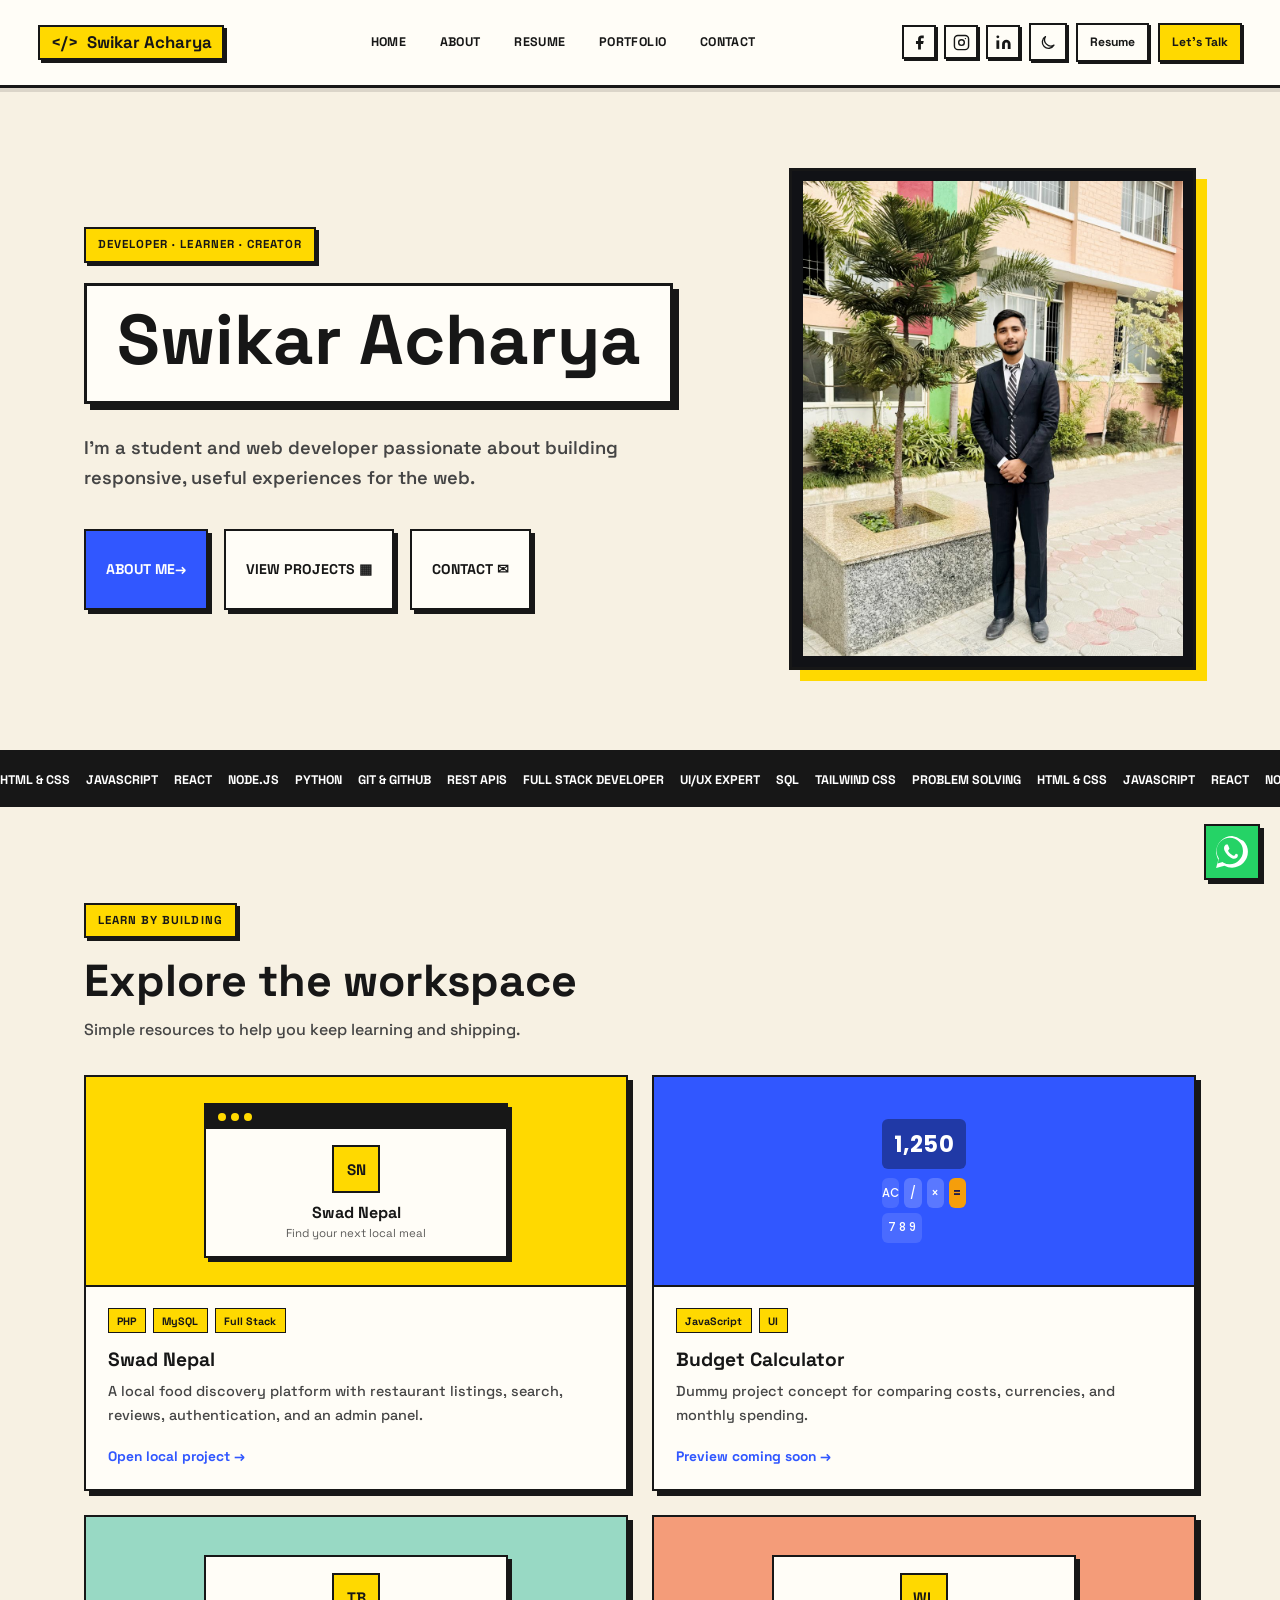
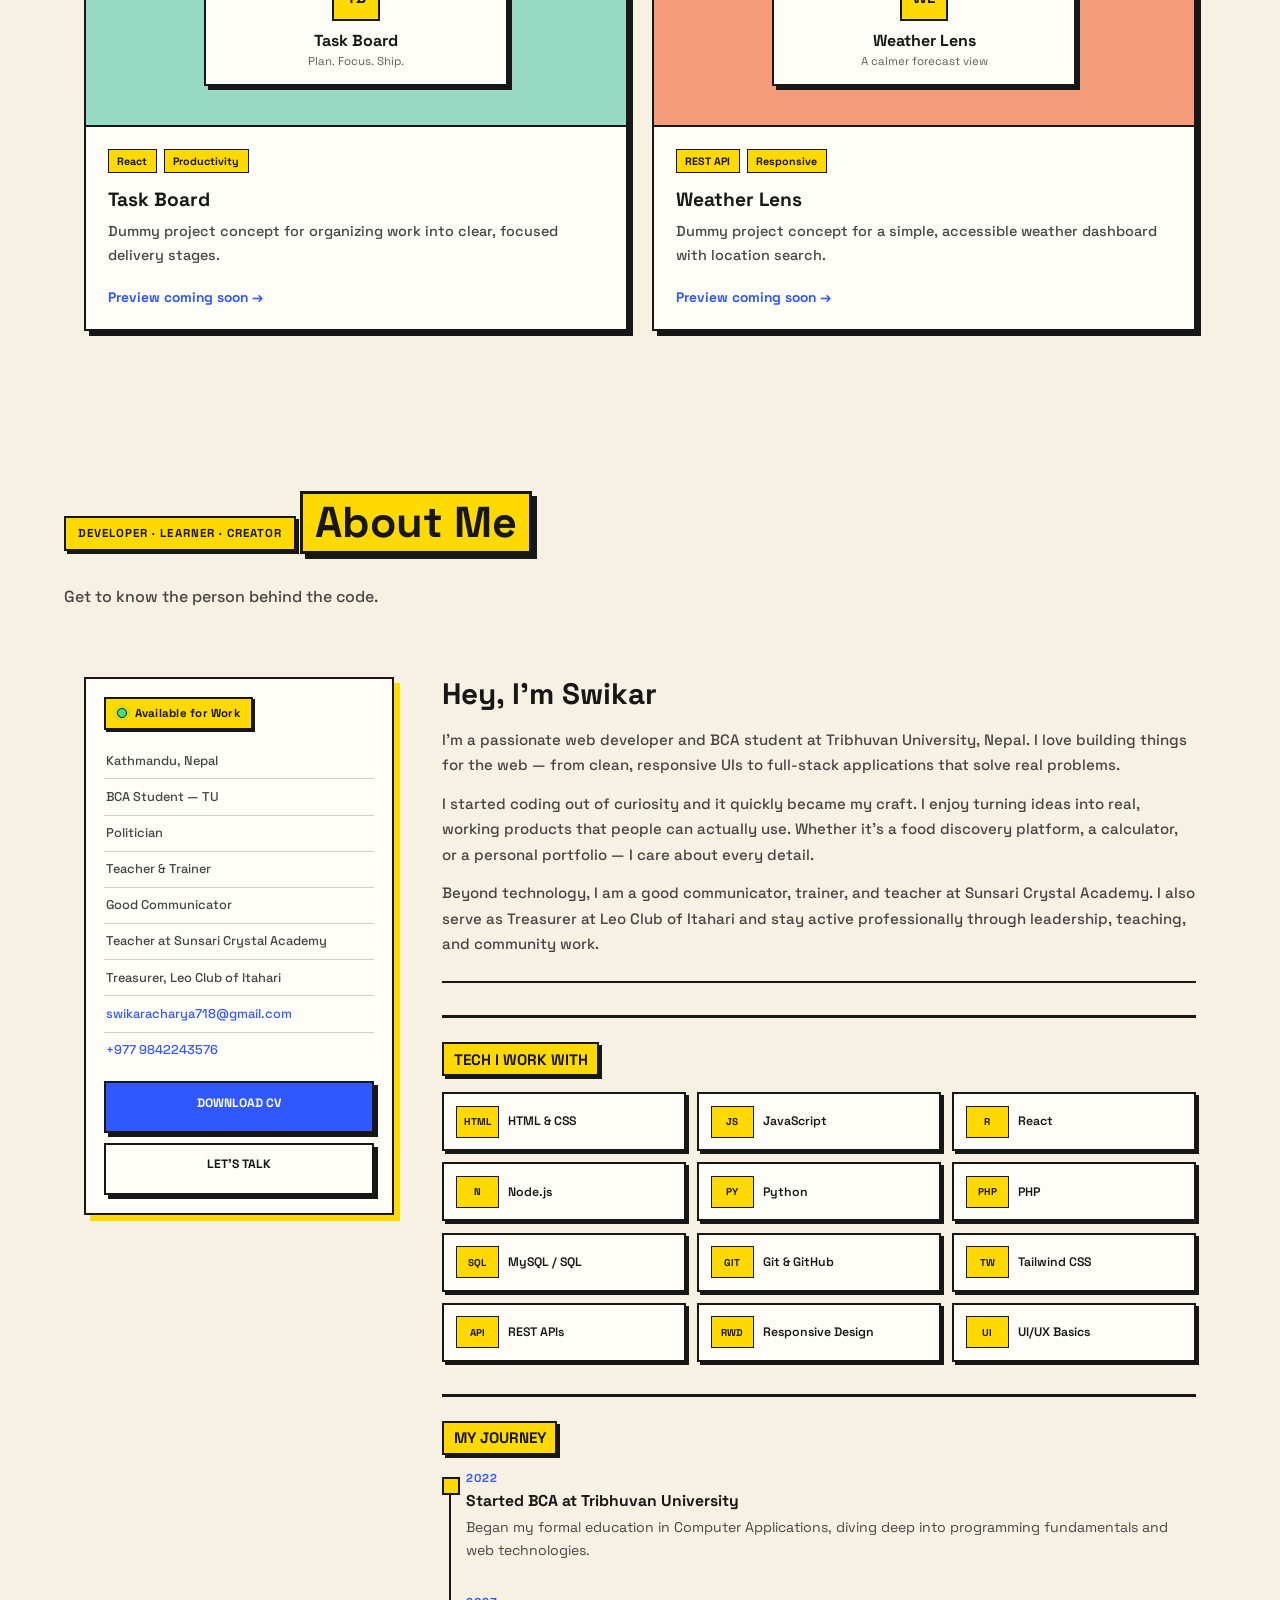
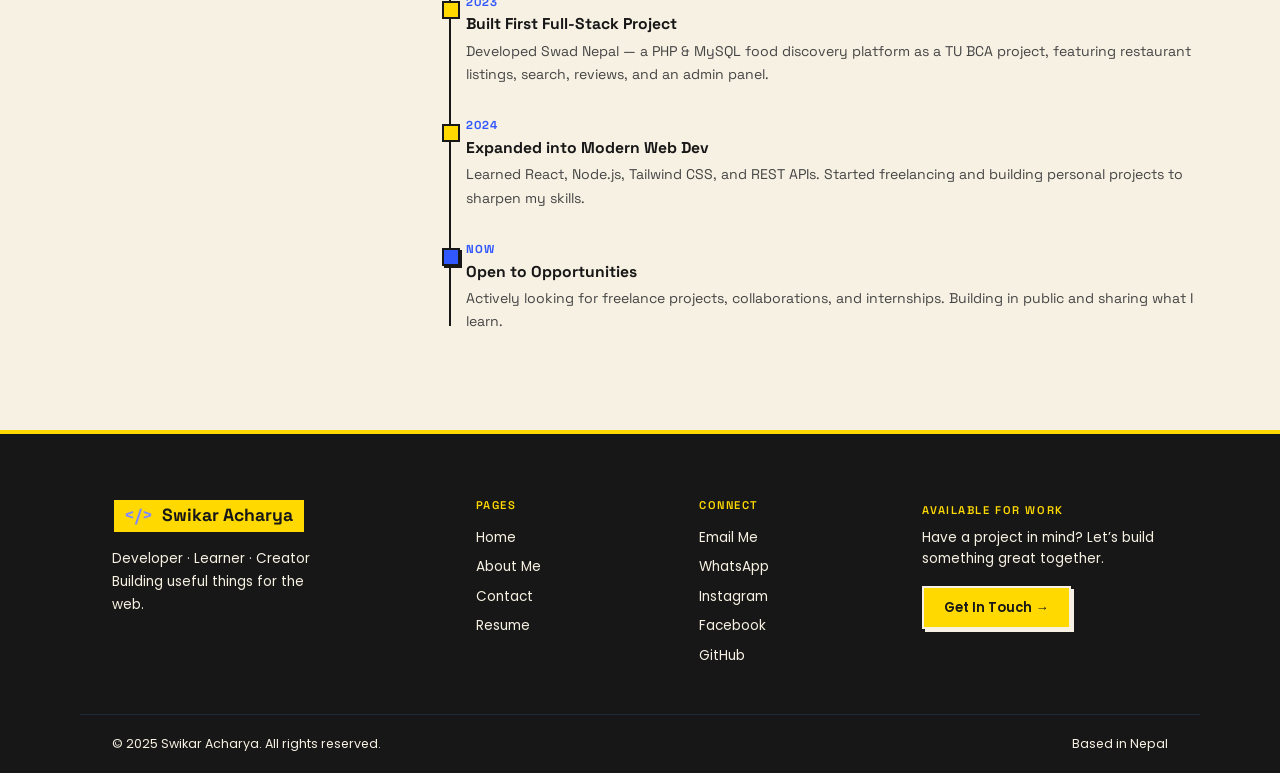
==== commit 6c2c0ad3: "Add neubrutalist portfolio design" ====
--- a/index.html
+++ b/index.html
@@ -7,7 +7,12 @@
   <meta name="description" content="Personal website of Swikar Acharya.">
   <title>Swikar Acharya</title>
   <link rel="stylesheet" href="style.css">
+  <link rel="stylesheet" href="about.css">
+  <link rel="stylesheet" href="neubrutalism.css">
   <link href="https://fonts.googleapis.com/css2?family=Poppins:wght@400;500;600&display=swap" rel="stylesheet">
+  <link href="https://fonts.googleapis.com/css2?family=Space+Grotesk:wght@400;500;600;700&display=swap"
+    rel="stylesheet">
+  <link rel="stylesheet" href="https://cdn.jsdelivr.net/npm/@fortawesome/fontawesome-free@6.5.2/css/all.min.css">
 </head>
 
 <body>
@@ -20,16 +25,13 @@
 
       <ul class="nav-links">
         <li><a href="#home">Home</a></li>
-        <li><a href="about.html">About Me</a></li>
-        <li><a href="#projects">Projects</a></li>
-        <li><a href="#experience">Experience</a></li>
+        <li><a href="#about">About</a></li>
+        <li><a href="resume.html" target="_blank" rel="noopener">Resume</a></li>
+        <li><a href="#projects">Portfolio</a></li>
         <li><a href="#contact" class="contact-trigger">Contact</a></li>
       </ul>
 
       <div class="nav-actions">
-        <div class="search-container">
-          <input id="site-search" type="search" placeholder="Search..." aria-label="Search the site">
-        </div>
         <div class="nav-socials">
           <a href="https://www.facebook.com/swikar.acharya2" target="_blank" rel="noopener" aria-label="Facebook"
             class="social-icon fb">
@@ -61,7 +63,7 @@
           </svg></button>
         <a href="resume.html" class="signin" target="_blank">Resume</a>
         <a href="https://wa.me/9779842243576" target="_blank" rel="noopener" class="signup"
-          title="Chat with me on WhatsApp">Let's Talk &nbsp;&#128172;</a>
+          title="Chat with me on WhatsApp">Let's Talk</a>
       </div>
     </nav>
   </header>
@@ -70,12 +72,13 @@
     <section class="hero">
       <div class="hero-content">
         <p class="hero-eyebrow">DEVELOPER · LEARNER · CREATOR</p>
-        <h1>Building useful things for the web.</h1>
-        <p class="hero-copy">Hi, I&rsquo;m Swikar Acharya. I share practical notes, tutorials, and projects while
-          learning modern web development.</p>
+        <h1>Swikar Acharya</h1>
+        <p class="hero-copy">I&rsquo;m a student and web developer passionate about building responsive, useful
+          experiences for the web.</p>
         <div class="hero-actions">
-          <a class="hero-primary" href="#contact">Hire Me</a>
-          <a class="hero-secondary" href="#projects">View Projects <span aria-hidden="true">&rarr;</span></a>
+          <a class="hero-primary" href="#about">About Me <span aria-hidden="true">&rarr;</span></a>
+          <a class="hero-secondary" href="#projects">View Projects <span aria-hidden="true">&#9638;</span></a>
+          <a class="hero-secondary contact-trigger" href="#contact">Contact <span aria-hidden="true">&#9993;</span></a>
         </div>
       </div>
       <div class="hero-profile">
@@ -125,7 +128,7 @@
             <div class="project-mockup">
               <div class="mockup-bar"><span></span><span></span><span></span></div>
               <div class="mockup-content">
-                <div class="mockup-logo">&#127860;</div>
+                <div class="mockup-logo">SN</div>
                 <p class="mockup-title">Swad Nepal</p>
                 <p class="mockup-sub">Find your next local meal</p>
               </div>
@@ -162,7 +165,7 @@
           <div class="project-card-top notes">
             <div class="project-mockup">
               <div class="mockup-content">
-                <div class="mockup-logo">&#9776;</div>
+                <div class="mockup-logo">TB</div>
                 <p class="mockup-title">Task Board</p>
                 <p class="mockup-sub">Plan. Focus. Ship.</p>
               </div>
@@ -181,7 +184,7 @@
           <div class="project-card-top weather">
             <div class="project-mockup">
               <div class="mockup-content">
-                <div class="mockup-logo">&#9729;</div>
+                <div class="mockup-logo">WL</div>
                 <p class="mockup-title">Weather Lens</p>
                 <p class="mockup-sub">A calmer forecast view</p>
               </div>
@@ -197,6 +200,124 @@
         </article>
       </div>
     </section>
+
+    <div class="about-page" id="about">
+      <section class="about-hero" aria-labelledby="about-title">
+        <div class="about-hero-inner">
+          <p class="hero-eyebrow">DEVELOPER · LEARNER · CREATOR</p>
+          <h1 id="about-title">About Me</h1>
+          <p class="about-hero-sub">Get to know the person behind the code.</p>
+        </div>
+      </section>
+
+      <section class="about-main">
+        <div class="about-grid">
+          <aside class="about-sidebar">
+            <div class="about-badge"><span class="modal-status-dot"></span>Available for Work</div>
+            <div class="about-info-card">
+              <div class="about-info-row"><span>Kathmandu, Nepal</span></div>
+              <div class="about-info-row"><span>BCA Student &mdash; TU</span></div>
+              <div class="about-info-row"><span>Politician</span></div>
+              <div class="about-info-row"><span>Teacher &amp; Trainer</span></div>
+              <div class="about-info-row"><span>Good Communicator</span></div>
+              <div class="about-info-row"><span>Teacher at Sunsari Crystal Academy</span></div>
+              <div class="about-info-row"><span>Treasurer, Leo Club of Itahari</span></div>
+              <div class="about-info-row"><a href="mailto:swikaracharya718@gmail.com">swikaracharya718@gmail.com</a>
+              </div>
+              <div class="about-info-row"><a href="https://wa.me/9779842243576" target="_blank" rel="noopener">+977
+                  9842243576</a></div>
+            </div>
+            <div class="about-sidebar-actions">
+              <a href="resume.html" target="_blank" class="hero-primary">Download CV</a>
+              <a href="#contact" class="hero-secondary contact-trigger">Let's Talk</a>
+            </div>
+          </aside>
+
+          <div class="about-content">
+            <div class="about-bio">
+              <h2>Hey, I&rsquo;m Swikar</h2>
+              <p>I&rsquo;m a passionate web developer and BCA student at Tribhuvan University, Nepal. I love building
+                things for the web &mdash; from clean, responsive UIs to full-stack applications that solve real
+                problems.</p>
+              <p>I started coding out of curiosity and it quickly became my craft. I enjoy turning ideas into real,
+                working products that people can actually use. Whether it&rsquo;s a food discovery platform, a
+                calculator, or a personal portfolio &mdash; I care about every detail.</p>
+              <p>Beyond technology, I am a good communicator, trainer, and teacher at Sunsari Crystal Academy. I also
+                serve as Treasurer at Leo Club of Itahari and stay active professionally through leadership, teaching,
+                and community work.</p>
+            </div>
+
+            <div class="about-block">
+              <h3 class="about-block-title">Tech I Work With</h3>
+              <div class="about-skills-grid">
+                <div class="skill-item"><span class="skill-mark">HTML</span><span class="skill-name">HTML &amp;
+                    CSS</span></div>
+                <div class="skill-item"><span class="skill-mark">JS</span><span class="skill-name">JavaScript</span>
+                </div>
+                <div class="skill-item"><span class="skill-mark">R</span><span class="skill-name">React</span>
+                </div>
+                <div class="skill-item"><span class="skill-mark">N</span><span class="skill-name">Node.js</span>
+                </div>
+                <div class="skill-item"><span class="skill-mark">PY</span><span class="skill-name">Python</span>
+                </div>
+                <div class="skill-item"><span class="skill-mark">PHP</span><span class="skill-name">PHP</span>
+                </div>
+                <div class="skill-item"><span class="skill-mark">SQL</span><span class="skill-name">MySQL /
+                    SQL</span></div>
+                <div class="skill-item"><span class="skill-mark">GIT</span><span class="skill-name">Git &amp;
+                    GitHub</span></div>
+                <div class="skill-item"><span class="skill-mark">TW</span><span class="skill-name">Tailwind
+                    CSS</span></div>
+                <div class="skill-item"><span class="skill-mark">API</span><span class="skill-name">REST
+                    APIs</span></div>
+                <div class="skill-item"><span class="skill-mark">RWD</span><span class="skill-name">Responsive
+                    Design</span></div>
+                <div class="skill-item"><span class="skill-mark">UI</span><span class="skill-name">UI/UX
+                    Basics</span></div>
+              </div>
+            </div>
+
+            <div class="about-block">
+              <h3 class="about-block-title">My Journey</h3>
+              <div class="about-timeline">
+                <div class="timeline-item">
+                  <div class="timeline-dot"></div>
+                  <div class="timeline-body"><span class="timeline-year">2022</span>
+                    <h4>Started BCA at Tribhuvan University</h4>
+                    <p>Began my formal education in Computer Applications, diving deep into programming fundamentals and
+                      web technologies.</p>
+                  </div>
+                </div>
+                <div class="timeline-item">
+                  <div class="timeline-dot"></div>
+                  <div class="timeline-body"><span class="timeline-year">2023</span>
+                    <h4>Built First Full-Stack Project</h4>
+                    <p>Developed Swad Nepal &mdash; a PHP &amp; MySQL food discovery platform as a TU BCA project,
+                      featuring restaurant listings, search, reviews, and an admin panel.</p>
+                  </div>
+                </div>
+                <div class="timeline-item">
+                  <div class="timeline-dot"></div>
+                  <div class="timeline-body"><span class="timeline-year">2024</span>
+                    <h4>Expanded into Modern Web Dev</h4>
+                    <p>Learned React, Node.js, Tailwind CSS, and REST APIs. Started freelancing and building personal
+                      projects to sharpen my skills.</p>
+                  </div>
+                </div>
+                <div class="timeline-item timeline-item--active">
+                  <div class="timeline-dot"></div>
+                  <div class="timeline-body"><span class="timeline-year">Now</span>
+                    <h4>Open to Opportunities</h4>
+                    <p>Actively looking for freelance projects, collaborations, and internships. Building in public and
+                      sharing what I learn.</p>
+                  </div>
+                </div>
+              </div>
+            </div>
+          </div>
+        </div>
+      </section>
+    </div>
 
   </main>
   <!-- Let's Talk Modal -->
@@ -225,10 +346,7 @@
           </a>
           <div class="modal-socials">
             <a href="https://wa.me/9779842243576" target="_blank" rel="noopener" class="modal-social-btn wa">
-              <svg viewBox="0 0 24 24" fill="currentColor">
-                <path
-                  d="M17.472 14.382c-.297-.149-1.758-.867-2.03-.967-.273-.099-.471-.148-.67.15-.197.297-.767.966-.94 1.164-.173.199-.347.223-.644.075-.297-.15-1.255-.463-2.39-1.475-.883-.788-1.48-1.761-1.653-2.059-.173-.297-.018-.458.13-.606.134-.133.298-.347.446-.52.149-.174.198-.298.298-.497.099-.198.05-.371-.025-.52-.075-.149-.669-1.612-.916-2.207-.242-.579-.487-.5-.669-.51-.173-.008-.371-.01-.57-.01-.198 0-.52.074-.792.372-.272.297-1.04 1.016-1.04 2.479 0 1.462 1.065 2.875 1.213 3.074.149.198 2.096 3.2 5.077 4.487.709.306 1.262.489 1.694.625.712.227 1.36.195 1.871.118.571-.085 1.758-.719 2.006-1.413.248-.694.248-1.289.173-1.413-.074-.124-.272-.198-.57-.347m-5.421 7.403h-.004a9.87 9.87 0 0 1-5.031-1.378l-.361-.214-3.741.982.998-3.648-.235-.374a9.86 9.86 0 0 1-1.51-5.26c.001-5.45 4.436-9.884 9.888-9.884 2.64 0 5.122 1.03 6.988 2.898a9.825 9.825 0 0 1 2.893 6.994c-.003 5.45-4.437 9.884-9.885 9.884m8.413-18.297A11.815 11.815 0 0 0 12.05 0C5.495 0 .16 5.335.157 11.892c0 2.096.547 4.142 1.588 5.945L.057 24l6.305-1.654a11.882 11.882 0 0 0 5.683 1.448h.005c6.554 0 11.89-5.335 11.893-11.893a11.821 11.821 0 0 0-3.48-8.413Z" />
-              </svg>
+              <i class="fa-brands fa-whatsapp"></i>
               WhatsApp
             </a>
             <a href="https://www.instagram.com/swikaracharya17/" target="_blank" rel="noopener"
@@ -294,10 +412,7 @@
           <button type="submit" class="modal-submit" id="submitBtn">Send Message <span
               aria-hidden="true">&rarr;</span></button>
           <a class="whatsapp-form-button" href="https://wa.me/9779842243576" target="_blank" rel="noopener">
-            <svg viewBox="0 0 24 24" fill="currentColor" aria-hidden="true">
-              <path
-                d="M17.472 14.382c-.297-.149-1.758-.867-2.03-.967-.273-.099-.471-.148-.67.15-.197.297-.767.966-.94 1.164-.173.199-.347.223-.644.075-.297-.15-1.255-.463-2.39-1.475-.883-.788-1.48-1.761-1.653-2.059-.173-.297-.018-.458.13-.606.134-.133.298-.347.446-.52.149-.198.198-.298.298-.497.099-.198.05-.371-.025-.52-.075-.149-.669-1.612-.916-2.207-.242-.579-.487-.5-.669-.51-.173-.008-.371-.01-.57-.01-.198 0-.52.074-.792.372-.272.297-1.04 1.016-1.04 2.479 0 1.462 1.065 2.875 1.213 3.074.149.198 2.096 3.2 5.077 4.487.709.306 1.262.489 1.871.118.571-.085 1.758-.719 2.006-1.413.248-.694.248-1.289.173-1.413-.074-.124-.272-.198-.57-.347m-5.421 7.403h-.004a9.87 9.87 0 0 1-5.031-1.378l-.361-.214-3.741.982.998-3.648-.235-.374a9.86 9.86 0 0 1-1.51-5.26c.001-5.45 4.436-9.884 9.888-9.884 2.64 0 5.122 1.03 6.988 2.898a9.825 9.825 0 0 1 2.893 6.994c-.003 5.45-4.437 9.884-9.885 9.884m8.413-18.297A11.815 11.815 0 0 0 12.05 0C5.495 0 .16 5.335.157 11.892c0 2.096.547 4.142 1.588 5.945L.057 24l6.305-1.654a11.882 11.882 0 0 0 5.683 1.448h.005c6.554 0 11.89-5.335 11.893-11.893a11.821 11.821 0 0 0-3.48-8.413Z" />
-            </svg>
+            <i class="fa-brands fa-whatsapp"></i>
             WhatsApp
           </a>
         </div>
@@ -306,10 +421,46 @@
     </div>
   </div>
 
+  <footer class="site-footer">
+    <div class="footer-inner">
+      <div class="footer-brand">
+        <a href="index.html" class="nav-brand">
+          <span class="code-icon">&lt;/&gt;</span>
+          <span>Swikar Acharya</span>
+        </a>
+        <p>Developer &middot; Learner &middot; Creator<br>Building useful things for the web.</p>
+      </div>
+      <div class="footer-links">
+        <span class="footer-links-title">Pages</span>
+        <a href="#home">Home</a>
+        <a href="#about">About Me</a>
+        <a href="#contact" class="contact-trigger">Contact</a>
+        <a href="resume.html" target="_blank">Resume</a>
+      </div>
+      <div class="footer-links">
+        <span class="footer-links-title">Connect</span>
+        <a href="mailto:swikaracharya718@gmail.com">Email Me</a>
+        <a href="https://wa.me/9779842243576" target="_blank" rel="noopener">WhatsApp</a>
+        <a href="https://www.instagram.com/swikaracharya17/" target="_blank" rel="noopener">Instagram</a>
+        <a href="https://www.facebook.com/swikar.acharya2" target="_blank" rel="noopener">Facebook</a>
+        <a href="https://github.com/swikaracharya718-lang" target="_blank" rel="noopener">GitHub</a>
+      </div>
+      <div class="footer-cta">
+        <span class="footer-links-title">Available for Work</span>
+        <p>Have a project in mind? Let&rsquo;s build something great together.</p>
+        <a href="#contact" class="footer-cta-btn contact-trigger">Get In Touch &rarr;</a>
+      </div>
+    </div>
+    <div class="footer-bottom">
+      <span>&copy; 2025 Swikar Acharya. All rights reserved.</span>
+      <span>Based in Nepal</span>
+    </div>
+  </footer>
+
   <script src="theme.js"></script>
   <script>
     const modal = document.getElementById('contactModal');
-    const triggers = document.querySelectorAll('.contact-trigger, .hero-primary[href="#contact"]');
+    const triggers = document.querySelectorAll('.contact-trigger');
     const close = document.getElementById('modalClose');
     const form = document.getElementById('contactForm');
     const success = document.getElementById('modalSuccess');
--- a/style.css
+++ b/style.css
@@ -1715,3 +1715,122 @@
   .about-page-img-wrap { width: 120px; height: 120px; }
   .about-section-page { padding: 4rem 1.25rem; }
 }
+
+/* ── Site Footer ── */
+.site-footer {
+  background: #0f172a;
+  color: #94a3b8;
+  margin-top: auto;
+}
+
+.footer-inner {
+  max-width: 1120px;
+  margin: 0 auto;
+  padding: 4rem 2rem 3rem;
+  display: grid;
+  grid-template-columns: 1.8fr 1fr 1fr 1.4fr;
+  gap: 3rem;
+  box-sizing: border-box;
+}
+
+.footer-brand .nav-brand {
+  color: #f8fafc;
+  font-size: 1.1rem;
+  margin-bottom: 0.85rem;
+  display: inline-flex;
+}
+
+.footer-brand .code-icon { color: #818cf8; }
+
+.footer-brand p {
+  margin: 0;
+  font: 400 0.85rem/1.7 Poppins, sans-serif;
+  color: #64748b;
+  max-width: 22ch;
+}
+
+.footer-links {
+  display: flex;
+  flex-direction: column;
+  gap: 0.6rem;
+}
+
+.footer-links-title {
+  font: 600 0.7rem Poppins, sans-serif;
+  letter-spacing: 0.14em;
+  color: #f8fafc;
+  text-transform: uppercase;
+  margin-bottom: 0.4rem;
+}
+
+.footer-links a {
+  font: 400 0.85rem Poppins, sans-serif;
+  color: #64748b;
+  text-decoration: none;
+  transition: color 0.2s ease;
+  width: fit-content;
+}
+
+.footer-links a:hover { color: #a5b4fc; }
+
+.footer-cta p {
+  margin: 0.5rem 0 1rem;
+  font: 400 0.85rem/1.6 Poppins, sans-serif;
+  color: #64748b;
+}
+
+.footer-cta-btn {
+  display: inline-flex;
+  align-items: center;
+  padding: 0.6rem 1.25rem;
+  background: #4f46e5;
+  color: #fff;
+  border-radius: 8px;
+  font: 600 0.82rem Poppins, sans-serif;
+  text-decoration: none;
+  transition: background 0.2s ease, transform 0.2s ease;
+}
+
+.footer-cta-btn:hover { background: #4338ca; transform: translateY(-1px); }
+
+.footer-bottom {
+  border-top: 1px solid #1e293b;
+  max-width: 1120px;
+  margin: 0 auto;
+  padding: 1.25rem 2rem;
+  display: flex;
+  justify-content: space-between;
+  align-items: center;
+  gap: 1rem;
+  flex-wrap: wrap;
+  font: 400 0.78rem Poppins, sans-serif;
+  color: #334155;
+  box-sizing: border-box;
+}
+
+@media (max-width: 860px) {
+  .footer-inner {
+    grid-template-columns: 1fr 1fr;
+    gap: 2rem;
+  }
+  .footer-brand { grid-column: span 2; }
+}
+
+@media (max-width: 560px) {
+  .footer-inner {
+    grid-template-columns: 1fr;
+    padding: 3rem 1.25rem 2rem;
+  }
+  .footer-brand { grid-column: span 1; }
+  .footer-bottom { padding: 1rem 1.25rem; flex-direction: column; text-align: center; gap: 0.4rem; }
+}
+
+/* ── Font Awesome brand icon sizing ── */
+.modal-social-btn .fa-brands,
+.whatsapp-form-button .fa-brands,
+.ci-soc .fa-brands {
+  font-size: 1.1rem;
+  line-height: 1;
+}
+
+.whatsapp-form-button .fa-brands { font-size: 1.2rem; }
--- a/about.css
+++ b/about.css
@@ -0,0 +1,367 @@
+/* ── About Page ── */
+.about-page {
+  min-height: 100vh;
+}
+
+/* Active nav link */
+.nav-active {
+  color: #4f46e5 !important;
+}
+.nav-active::after {
+  transform: scaleX(1) !important;
+}
+
+/* Hero banner */
+.about-hero {
+  background: linear-gradient(135deg, #1e1b4b 0%, #312e81 50%, #4f46e5 100%);
+  padding: 5rem 2rem 4rem;
+  text-align: center;
+  position: relative;
+  overflow: hidden;
+}
+
+.about-hero::before {
+  content: '';
+  position: absolute;
+  width: 400px;
+  height: 400px;
+  border-radius: 50%;
+  background: rgba(255,255,255,0.04);
+  top: -120px;
+  right: -80px;
+  pointer-events: none;
+}
+
+.about-hero::after {
+  content: '';
+  position: absolute;
+  width: 250px;
+  height: 250px;
+  border-radius: 50%;
+  background: rgba(255,255,255,0.04);
+  bottom: -80px;
+  left: -60px;
+  pointer-events: none;
+}
+
+.about-hero-inner {
+  position: relative;
+  z-index: 1;
+  max-width: 600px;
+  margin: 0 auto;
+}
+
+.about-hero .hero-eyebrow {
+  color: #a5b4fc;
+}
+
+.about-hero h1 {
+  margin: 0.5rem 0 1rem;
+  color: #fff;
+  font: 700 clamp(2.5rem, 6vw, 4rem)/1.1 Poppins, sans-serif;
+  letter-spacing: -0.05em;
+}
+
+.about-hero-sub {
+  margin: 0;
+  color: rgba(255,255,255,0.7);
+  font: 400 1.05rem/1.6 Poppins, sans-serif;
+}
+
+/* Main layout */
+.about-main {
+  max-width: 1120px;
+  margin: 0 auto;
+  padding: 5rem 2rem 6rem;
+  box-sizing: border-box;
+}
+
+.about-grid {
+  display: grid;
+  grid-template-columns: 280px 1fr;
+  gap: 4rem;
+  align-items: start;
+}
+
+/* Sidebar */
+.about-sidebar {
+  display: flex;
+  flex-direction: column;
+  align-items: center;
+  gap: 1.25rem;
+  position: sticky;
+  top: 5rem;
+}
+
+.about-photo-wrap {
+  position: relative;
+  width: 190px;
+  height: 190px;
+}
+
+.about-photo-wrap img {
+  width: 100%;
+  height: 100%;
+  object-fit: cover;
+  border-radius: 50%;
+  border: 4px solid var(--nav-bg);
+  box-shadow: 0 16px 40px rgba(79,70,229,0.25);
+  position: relative;
+  z-index: 1;
+  display: block;
+}
+
+.about-photo-ring {
+  position: absolute;
+  inset: -6px;
+  border-radius: 50%;
+  background: linear-gradient(135deg, #6366f1, #818cf8, #c7d2fe);
+  opacity: 0.45;
+  z-index: 0;
+}
+
+.about-badge {
+  display: flex;
+  align-items: center;
+  gap: 0.5rem;
+  background: #eef2ff;
+  border: 1px solid #c7d2fe;
+  border-radius: 20px;
+  padding: 0.4rem 0.9rem;
+  font: 600 0.72rem Poppins, sans-serif;
+  color: #4f46e5;
+  letter-spacing: 0.04em;
+}
+
+html[data-theme="dark"] .about-badge {
+  background: #1e1b4b;
+  border-color: #3730a3;
+  color: #a5b4fc;
+}
+
+.about-info-card {
+  width: 100%;
+  background: var(--nav-bg);
+  border: 1px solid #e2e8f0;
+  border-radius: 14px;
+  padding: 1.25rem;
+  box-sizing: border-box;
+  display: flex;
+  flex-direction: column;
+  gap: 0.75rem;
+}
+
+html[data-theme="dark"] .about-info-card { border-color: #374151; }
+
+.about-info-row {
+  display: flex;
+  align-items: center;
+  gap: 0.6rem;
+  font: 400 0.85rem Poppins, sans-serif;
+  color: var(--text-muted);
+}
+
+.about-info-icon {
+  font-size: 1rem;
+  flex-shrink: 0;
+  width: 20px;
+  text-align: center;
+}
+
+.about-info-row a {
+  color: #4f46e5;
+  text-decoration: none;
+  font-size: 0.82rem;
+  word-break: break-all;
+}
+
+.about-info-row a:hover { text-decoration: underline; }
+
+.about-sidebar-actions {
+  display: flex;
+  flex-direction: column;
+  gap: 0.65rem;
+  width: 100%;
+}
+
+.about-sidebar-actions .hero-primary,
+.about-sidebar-actions .hero-secondary {
+  text-align: center;
+  justify-content: center;
+  display: block;
+  font-size: 0.9rem;
+}
+
+.about-sidebar-actions .hero-primary::after { display: none; }
+
+/* Content area */
+.about-content {
+  display: flex;
+  flex-direction: column;
+  gap: 3rem;
+}
+
+.about-bio h2 {
+  margin: 0 0 1.25rem;
+  font: 700 clamp(1.8rem, 3vw, 2.4rem)/1.2 Poppins, sans-serif;
+  color: var(--text-primary);
+  letter-spacing: -0.04em;
+}
+
+.about-bio p {
+  margin: 0 0 1rem;
+  font: 400 1rem/1.8 Poppins, sans-serif;
+  color: var(--text-muted);
+}
+
+.about-bio p:last-child { margin-bottom: 0; }
+
+/* Blocks */
+.about-block {
+  border-top: 1px solid #e2e8f0;
+  padding-top: 2rem;
+}
+
+html[data-theme="dark"] .about-block { border-color: #1f2937; }
+
+.about-block-title {
+  margin: 0 0 1.5rem;
+  font: 700 1.1rem Poppins, sans-serif;
+  color: var(--text-primary);
+  letter-spacing: -0.02em;
+}
+
+/* Skills grid */
+.about-skills-grid {
+  display: grid;
+  grid-template-columns: repeat(3, 1fr);
+  gap: 0.75rem;
+}
+
+.skill-item {
+  display: flex;
+  align-items: center;
+  gap: 0.6rem;
+  background: var(--nav-bg);
+  border: 1px solid #e2e8f0;
+  border-radius: 10px;
+  padding: 0.75rem 1rem;
+  transition: border-color 0.2s ease, transform 0.2s ease, box-shadow 0.2s ease;
+}
+
+.skill-item:hover {
+  border-color: #a5b4fc;
+  transform: translateY(-2px);
+  box-shadow: 0 6px 16px rgba(79,70,229,0.1);
+}
+
+html[data-theme="dark"] .skill-item { border-color: #374151; }
+html[data-theme="dark"] .skill-item:hover { border-color: #6366f1; box-shadow: 0 6px 16px rgba(0,0,0,0.2); }
+
+.skill-icon { font-size: 1.1rem; flex-shrink: 0; }
+
+.skill-name {
+  font: 500 0.82rem Poppins, sans-serif;
+  color: var(--text-primary);
+}
+
+/* Timeline */
+.about-timeline {
+  display: flex;
+  flex-direction: column;
+  gap: 0;
+  position: relative;
+  padding-left: 1.5rem;
+}
+
+.about-timeline::before {
+  content: '';
+  position: absolute;
+  left: 7px;
+  top: 8px;
+  bottom: 8px;
+  width: 2px;
+  background: #e2e8f0;
+}
+
+html[data-theme="dark"] .about-timeline::before { background: #374151; }
+
+.timeline-item {
+  display: flex;
+  gap: 1.25rem;
+  padding-bottom: 2rem;
+  position: relative;
+}
+
+.timeline-item:last-child { padding-bottom: 0; }
+
+.timeline-dot {
+  position: absolute;
+  left: -1.5rem;
+  top: 6px;
+  width: 14px;
+  height: 14px;
+  border-radius: 50%;
+  background: var(--nav-bg);
+  border: 2px solid #c7d2fe;
+  flex-shrink: 0;
+  z-index: 1;
+}
+
+.timeline-item--active .timeline-dot {
+  background: #4f46e5;
+  border-color: #4f46e5;
+  box-shadow: 0 0 0 4px rgba(79,70,229,0.15);
+}
+
+.timeline-body {
+  display: flex;
+  flex-direction: column;
+  gap: 0.35rem;
+}
+
+.timeline-year {
+  font: 700 0.72rem Poppins, sans-serif;
+  color: #6366f1;
+  letter-spacing: 0.08em;
+  text-transform: uppercase;
+}
+
+.timeline-body h4 {
+  margin: 0;
+  font: 600 1rem Poppins, sans-serif;
+  color: var(--text-primary);
+}
+
+.timeline-body p {
+  margin: 0;
+  font: 400 0.88rem/1.65 Poppins, sans-serif;
+  color: var(--text-muted);
+}
+
+/* Responsive */
+@media (max-width: 860px) {
+  .about-skills-grid { grid-template-columns: repeat(2, 1fr); }
+}
+
+@media (max-width: 760px) {
+  .about-grid {
+    grid-template-columns: 1fr;
+    gap: 2.5rem;
+  }
+  .about-sidebar {
+    position: static;
+    flex-direction: row;
+    flex-wrap: wrap;
+    justify-content: center;
+  }
+  .about-photo-wrap { width: 130px; height: 130px; }
+  .about-sidebar-actions { flex-direction: row; }
+  .about-main { padding: 3rem 1.25rem 4rem; }
+  .about-hero { padding: 4rem 1.25rem 3rem; }
+}
+
+@media (max-width: 480px) {
+  .about-skills-grid { grid-template-columns: 1fr 1fr; }
+  .about-sidebar-actions { flex-direction: column; }
+}
--- a/neubrutalism.css
+++ b/neubrutalism.css
@@ -0,0 +1,1449 @@
+:root {
+    --page-bg: #f7f1e3;
+    --nav-bg: #fffdf7;
+    --text-primary: #171717;
+    --text-muted: #454545;
+    --neo-ink: #171717;
+    --neo-yellow: #ffd900;
+    --neo-blue: #3157ff;
+    --neo-paper: #fffdf7;
+    --neo-line: 2px solid var(--neo-ink);
+    --neo-shadow: 6px 6px 0 var(--neo-ink);
+}
+
+html[data-theme="dark"] {
+    --page-bg: #111216;
+    --nav-bg: #1b1c21;
+    --text-primary: #f7f3e8;
+    --text-muted: #c8c5bc;
+    --neo-ink: #f7f3e8;
+    --neo-paper: #1b1c21;
+    --neo-shadow: 6px 6px 0 #000;
+}
+
+html {
+    scroll-behavior: smooth;
+    scroll-padding-top: 7rem;
+}
+
+body {
+    overflow-x: hidden;
+    background-color: var(--page-bg);
+    background-image: radial-gradient(rgba(23, 23, 23, .09) .7px, transparent .7px);
+    background-size: 14px 14px;
+    color: var(--text-primary);
+    font-family: "Space Grotesk", "Poppins", sans-serif;
+}
+
+html[data-theme="dark"] body {
+    background-image: radial-gradient(rgba(247, 243, 232, .08) .7px, transparent .7px);
+}
+
+button,
+input,
+select,
+textarea {
+    font: inherit;
+}
+
+a,
+button {
+    -webkit-tap-highlight-color: transparent;
+}
+
+header {
+    position: sticky;
+    top: 0;
+    z-index: 50;
+}
+
+.dev-navbar {
+    display: grid;
+    grid-template-columns: auto minmax(0, 1fr) auto;
+    gap: 1.25rem;
+    align-items: center;
+    min-height: 72px;
+    padding: .4rem clamp(1rem, 3vw, 2.5rem);
+    background: var(--nav-bg);
+    border: 0;
+    border-bottom: 3px solid var(--neo-ink);
+    box-shadow: 0 4px 0 rgba(23, 23, 23, .12);
+}
+
+.nav-brand {
+    justify-self: start;
+    gap: .55rem;
+    padding: .45rem .65rem;
+    background: var(--neo-yellow);
+    border: var(--neo-line);
+    box-shadow: 3px 3px 0 var(--neo-ink);
+    color: #171717;
+    font: 700 1.05rem/1 "Space Grotesk", sans-serif;
+    white-space: nowrap;
+}
+
+.code-icon {
+    color: inherit;
+}
+
+.nav-links {
+    display: flex;
+    justify-content: center;
+    flex-wrap: wrap;
+    gap: .35rem;
+    color: var(--text-primary);
+    font-family: "Space Grotesk", sans-serif;
+}
+
+.nav-links a {
+    display: inline-flex;
+    align-items: center;
+    min-height: 40px;
+    padding: .45rem .75rem;
+    border: 2px solid transparent;
+    color: var(--text-primary);
+    font-size: .78rem;
+    font-weight: 700;
+    letter-spacing: .03em;
+    text-transform: uppercase;
+}
+
+.nav-links a::after {
+    display: none;
+}
+
+.nav-links a:hover,
+.nav-links a:focus-visible {
+    background: var(--neo-yellow);
+    border-color: var(--neo-ink);
+    color: #171717;
+    outline: none;
+    padding: 5px 5px;
+    height: 5px;
+}
+
+.nav-actions {
+    justify-content: flex-end;
+    flex-wrap: wrap;
+    gap: .55rem;
+}
+
+.search-container {
+    padding: .45rem .6rem;
+    background: var(--neo-paper);
+    border: var(--neo-line);
+    border-radius: 0;
+}
+
+.search-container input {
+    width: 112px;
+    color: var(--text-primary);
+    font: 500 .82rem "Space Grotesk", sans-serif;
+}
+
+.social-icon {
+    width: 30px;
+    height: 30px;
+    background: var(--neo-paper);
+    border: var(--neo-line);
+    border-radius: 0;
+    color: var(--text-primary);
+    box-shadow: 2px 2px 0 var(--neo-ink);
+}
+
+.social-icon svg {
+    width: 17px;
+    height: 17px;
+}
+
+.social-icon:hover,
+html[data-theme="dark"] .social-icon:hover {
+    transform: translate(-1px, -1px);
+    background: var(--neo-yellow);
+    color: #171717;
+    box-shadow: 3px 3px 0 var(--neo-ink);
+}
+
+.theme-toggle {
+    width: 38px;
+    height: 38px;
+    display: grid;
+    place-items: center;
+    padding: .45rem;
+    background: var(--neo-paper);
+    border: var(--neo-line);
+    border-radius: 0;
+    box-shadow: 2px 2px 0 var(--neo-ink);
+    color: var(--text-primary);
+}
+
+.theme-toggle:hover {
+    transform: translate(-1px, -1px);
+    background: var(--neo-yellow);
+    color: #171717;
+}
+
+.signin,
+.signup {
+    display: inline-flex;
+    align-items: center;
+    justify-content: center;
+    min-height: 20px;
+    padding: .45rem .75rem;
+    border: var(--neo-line);
+    border-radius: 0;
+    box-shadow: 2px 2px 0 var(--neo-ink);
+    color: #171717;
+    font: 700 .76rem "Space Grotesk", sans-serif;
+    white-space: nowrap;
+}
+
+.signin {
+    background: var(--neo-paper);
+}
+
+.signup {
+    background: var(--neo-yellow);
+}
+
+.signin:hover,
+.signup:hover {
+    transform: translate(-1px, -1px);
+    background: var(--neo-blue);
+    color: #fff;
+    box-shadow: 3px 3px 0 var(--neo-ink);
+}
+
+.hero {
+    max-width: 1240px;
+    min-height: 520px;
+    grid-template-columns: minmax(0, 1.08fr) minmax(260px, .72fr);
+    align-items: center;
+    gap: clamp(2rem, 6vw, 6rem);
+    padding: 5rem clamp(1.25rem, 5vw, 4rem);
+}
+
+.hero-content {
+    width: 100%;
+    max-width: 620px;
+    justify-self: start;
+    text-align: left;
+}
+
+.hero-content .hero-eyebrow {
+    margin-right: 0;
+    margin-left: 0;
+}
+
+.hero-eyebrow {
+    display: inline-flex;
+    width: fit-content;
+    align-items: center;
+    margin: 0 0 1.25rem;
+    padding: .55rem .75rem;
+    background: var(--neo-yellow);
+    border: var(--neo-line);
+    box-shadow: 3px 3px 0 var(--neo-ink);
+    color: #171717;
+    font: 700 .72rem/1.2 "Space Grotesk", sans-serif;
+    letter-spacing: .09em;
+}
+
+.hero h1,
+.section-heading h2 {
+    color: var(--text-primary);
+    font-family: "Space Grotesk", sans-serif;
+    font-weight: 700;
+    letter-spacing: 0;
+}
+
+.hero h1 {
+    display: inline-block;
+    max-width: 100%;
+    margin: 0;
+    padding: .28em .42em .34em;
+    background: var(--neo-paper);
+    border: 3px solid var(--neo-ink);
+    box-shadow: 6px 6px 0 var(--neo-ink);
+    font-size: clamp(2.5rem, 6vw, 4.4rem);
+    line-height: 1.02;
+}
+
+.hero-copy {
+    max-width: 580px;
+    margin: 1.8rem 0 0;
+    color: var(--text-muted);
+    font: 600 1.15rem/1.65 "Space Grotesk", sans-serif;
+    text-align: left;
+}
+
+.hero-actions {
+    justify-content: flex-start;
+    flex-wrap: wrap;
+    gap: 1rem;
+    margin-top: 2.2rem;
+}
+
+.hero-primary,
+.hero-secondary {
+    display: inline-flex;
+    align-items: center;
+    justify-content: center;
+    min-height: 52px;
+    padding: .8rem 1.25rem;
+    border: var(--neo-line);
+    border-radius: 0;
+    box-shadow: 4px 4px 0 var(--neo-ink);
+    font: 700 .88rem "Space Grotesk", sans-serif;
+    text-transform: uppercase;
+    transition: transform .16s ease, box-shadow .16s ease, background .16s ease;
+}
+
+.hero-primary {
+    background: var(--neo-blue);
+    color: #fff;
+}
+
+.hero-secondary {
+    background: var(--neo-paper);
+    color: var(--text-primary);
+}
+
+.hero-primary:hover,
+.hero-secondary:hover {
+    transform: translate(-2px, -2px);
+    box-shadow: 6px 6px 0 var(--neo-ink);
+}
+
+.hero-primary:hover {
+    background: var(--neo-yellow);
+    color: #171717;
+}
+
+.hero-secondary:hover {
+    background: var(--neo-yellow);
+    color: #171717;
+}
+
+.hero-primary::after {
+    display: none;
+}
+
+.hero-profile {
+    width: min(100%, 380px);
+    justify-self: end;
+    margin-top: 0;
+    padding: .65rem;
+    background: #111216;
+    border: 3px solid var(--neo-ink);
+    box-shadow: 11px 11px 0 var(--neo-yellow);
+}
+
+.hero-profile img {
+    width: 100%;
+    aspect-ratio: 4 / 5;
+    border: 0;
+    border-radius: 0;
+    box-shadow: none;
+    filter: saturate(.82) contrast(1.04);
+}
+
+.profile-glow {
+    display: none;
+}
+
+.skills-ticker {
+    padding: .95rem 0;
+    background: var(--neo-ink);
+    border-top: 3px solid var(--neo-ink);
+    border-bottom: 3px solid var(--neo-ink);
+}
+
+.skills-track {
+    gap: 1rem;
+    color: #fff;
+    font: 700 .78rem "Space Grotesk", sans-serif;
+    text-transform: uppercase;
+}
+
+.ticker-dot {
+    display: none;
+}
+
+.projects-section {
+    max-width: 1240px;
+    padding: 6rem clamp(1.25rem, 5vw, 4rem);
+}
+
+.section-heading .hero-eyebrow {
+    margin-bottom: 1.15rem;
+}
+
+.section-heading h2 {
+    font-size: 2.8rem;
+    line-height: 1.08;
+}
+
+.section-heading>p:last-child {
+    color: var(--text-muted);
+    font: 500 1rem/1.6 "Space Grotesk", sans-serif;
+}
+
+.projects-grid {
+    grid-template-columns: repeat(2, minmax(0, 1fr));
+    gap: 1.5rem;
+    margin-top: 2rem;
+}
+
+.project-card {
+    border: 2px solid var(--neo-ink);
+    border-radius: 0;
+    background: var(--neo-paper);
+    box-shadow: 5px 5px 0 var(--neo-ink);
+    transition: transform .16s ease, box-shadow .16s ease;
+}
+
+.project-card:hover {
+    transform: translate(-2px, -2px);
+    border-color: var(--neo-ink);
+    box-shadow: 8px 8px 0 var(--neo-ink);
+}
+
+html[data-theme="dark"] .project-card,
+html[data-theme="dark"] .project-card:hover {
+    border-color: var(--neo-ink);
+}
+
+.project-card-top {
+    height: 210px;
+    border-bottom: 2px solid var(--neo-ink);
+}
+
+.project-card-top.swad,
+.project-card-top.calc,
+.project-card-top.notes,
+.project-card-top.weather {
+    background: var(--neo-yellow);
+    background-image: none;
+}
+
+.project-card-top.calc {
+    background: var(--neo-blue);
+}
+
+.project-card-top.notes {
+    background: #98d9c4;
+}
+
+.project-card-top.weather {
+    background: #f49c79;
+}
+
+.project-mockup {
+    max-width: 300px;
+    background: var(--neo-paper);
+    border: 2px solid var(--neo-ink);
+    border-radius: 0;
+    box-shadow: 4px 4px 0 var(--neo-ink);
+    backdrop-filter: none;
+}
+
+.mockup-bar {
+    background: var(--neo-ink);
+}
+
+.mockup-bar span {
+    background: var(--neo-yellow);
+}
+
+.mockup-content {
+    color: var(--text-primary);
+}
+
+.mockup-logo {
+    display: grid;
+    width: 44px;
+    height: 44px;
+    place-items: center;
+    margin: 0 auto .55rem;
+    background: var(--neo-yellow);
+    border: 2px solid var(--neo-ink);
+    color: #171717;
+    font: 700 .95rem "Space Grotesk", sans-serif;
+}
+
+.mockup-title,
+.mockup-sub {
+    font-family: "Space Grotesk", sans-serif;
+}
+
+.project-card-body {
+    padding: 1.35rem;
+}
+
+.project-tags span {
+    padding: .28rem .55rem;
+    background: var(--neo-yellow);
+    border: 1px solid var(--neo-ink);
+    border-radius: 0;
+    color: #171717;
+    font: 700 .67rem "Space Grotesk", sans-serif;
+}
+
+html[data-theme="dark"] .project-tags span {
+    background: var(--neo-yellow);
+    border-color: var(--neo-ink);
+    color: #171717;
+}
+
+.project-card-body h3 {
+    color: var(--text-primary);
+    font: 700 1.2rem "Space Grotesk", sans-serif;
+}
+
+.project-card-body p {
+    color: var(--text-muted);
+    font: 500 .9rem/1.65 "Space Grotesk", sans-serif;
+}
+
+.project-link {
+    color: var(--neo-blue);
+    font: 700 .86rem "Space Grotesk", sans-serif;
+}
+
+html[data-theme="dark"] .project-link {
+    color: #9cadff;
+}
+
+.project-link::after {
+    background: currentColor;
+}
+
+.about-page {
+    min-height: 0;
+    scroll-margin-top: 8rem;
+}
+
+.about-main {
+    max-width: 1240px;
+    padding: 5rem clamp(1.25rem, 5vw, 4rem) 6rem;
+}
+
+.about-grid {
+    grid-template-columns: minmax(250px, 315px) minmax(0, 1fr);
+    gap: clamp(2rem, 5vw, 4rem);
+}
+
+.about-sidebar {
+    position: static;
+    align-items: stretch;
+    gap: 1rem;
+    padding: 1rem;
+    background: #0d1018;
+    border: 3px solid var(--neo-ink);
+    box-shadow: 8px 8px 0 var(--neo-yellow);
+    color: #fff;
+}
+
+.about-photo-wrap {
+    width: 100%;
+    height: auto;
+    aspect-ratio: 3 / 4;
+    background: #090b12;
+    border: 2px solid var(--neo-yellow);
+}
+
+.about-photo-wrap img {
+    border: 0;
+    border-radius: 0;
+    box-shadow: none;
+    object-position: center 34%;
+}
+
+.about-photo-ring {
+    display: none;
+}
+
+.about-badge {
+    width: fit-content;
+    max-width: 100%;
+    padding: .45rem .65rem;
+    background: var(--neo-yellow);
+    border: 2px solid #0d1018;
+    border-radius: 0;
+    color: #171717;
+    font: 700 .72rem "Space Grotesk", sans-serif;
+    letter-spacing: .02em;
+}
+
+.about-badge .modal-status-dot {
+    border: 1px solid #171717;
+}
+
+.about-info-card {
+    gap: 0;
+    padding: 0;
+    background: transparent;
+    border: 0;
+    border-radius: 0;
+}
+
+html[data-theme="dark"] .about-info-card {
+    border-color: transparent;
+}
+
+.about-info-row {
+    min-width: 0;
+    padding: .62rem .1rem;
+    border-bottom: 1px solid rgba(255, 255, 255, .2);
+    color: #f4f0e8;
+    font: 500 .82rem/1.45 "Space Grotesk", sans-serif;
+    overflow-wrap: anywhere;
+}
+
+.about-info-row:last-child {
+    border-bottom: 0;
+}
+
+.about-info-row a {
+    color: #aebcff;
+    font: inherit;
+}
+
+.about-sidebar-actions {
+    flex-direction: row;
+    gap: .65rem;
+}
+
+.about-sidebar-actions .hero-primary,
+.about-sidebar-actions .hero-secondary {
+    flex: 1 1 0;
+    min-width: 0;
+    padding: .7rem .5rem;
+    font-size: .76rem;
+}
+
+.about-sidebar-actions .hero-primary {
+    background: var(--neo-yellow);
+    color: #171717;
+}
+
+.about-sidebar-actions .hero-secondary {
+    background: transparent;
+    color: #fff;
+    border-color: #fff;
+    box-shadow: 4px 4px 0 #000;
+}
+
+.about-sidebar-actions .hero-primary:hover,
+.about-sidebar-actions .hero-secondary:hover {
+    background: var(--neo-blue);
+    color: #fff;
+}
+
+.about-content {
+    gap: 1.8rem;
+}
+
+.about-intro .hero-eyebrow {
+    margin-bottom: 1rem;
+}
+
+.about-title {
+    max-width: 720px;
+    margin: 0 0 1.2rem;
+    color: var(--text-primary);
+    font: 700 2.25rem/1.12 "Space Grotesk", sans-serif;
+}
+
+.about-facts {
+    display: grid;
+    grid-template-columns: repeat(2, minmax(0, 1fr));
+    gap: .6rem 1rem;
+    margin: 0;
+}
+
+.about-fact {
+    display: flex;
+    align-items: baseline;
+    gap: .35rem;
+    min-width: 0;
+    padding: .7rem .8rem;
+    border-left: 3px solid var(--neo-ink);
+    background: color-mix(in srgb, var(--neo-paper) 82%, transparent);
+    font: 500 .88rem/1.45 "Space Grotesk", sans-serif;
+    overflow-wrap: anywhere;
+}
+
+.about-fact::before {
+    content: ">";
+    flex: 0 0 auto;
+    margin-right: .35rem;
+    color: var(--neo-blue);
+    font-weight: 700;
+}
+
+.about-fact dt {
+    flex: 0 0 auto;
+    color: var(--text-primary);
+    font-weight: 700;
+}
+
+.about-fact dd {
+    min-width: 0;
+    margin: 0;
+    color: var(--text-muted);
+}
+
+.about-fact a {
+    color: inherit;
+    text-decoration-thickness: 1px;
+    text-underline-offset: 2px;
+}
+
+.about-summary {
+    margin: 0;
+    color: var(--text-muted);
+    font: 500 .95rem/1.7 "Space Grotesk", sans-serif;
+}
+
+.about-bio {
+    padding: 1.45rem;
+    background: var(--neo-paper);
+    border: 2px dashed var(--neo-ink);
+    box-shadow: 5px 5px 0 var(--neo-ink);
+}
+
+.about-bio h2 {
+    margin-bottom: .75rem;
+    font: 700 1.9rem/1.15 "Space Grotesk", sans-serif;
+    letter-spacing: 0;
+}
+
+.about-bio p,
+.timeline-body p {
+    color: var(--text-muted);
+    font-family: "Space Grotesk", sans-serif;
+}
+
+.about-block {
+    border-top: 3px solid var(--neo-ink);
+}
+
+.about-block-title {
+    display: inline-block;
+    margin-bottom: 1.2rem;
+    padding: .35rem .6rem;
+    background: var(--neo-yellow);
+    border: 2px solid var(--neo-ink);
+    box-shadow: 3px 3px 0 var(--neo-ink);
+    color: #171717;
+    font: 700 .95rem "Space Grotesk", sans-serif;
+    letter-spacing: 0;
+    text-transform: uppercase;
+}
+
+.about-skills-grid {
+    grid-template-columns: repeat(3, minmax(0, 1fr));
+    gap: .7rem;
+}
+
+.skill-item {
+    min-width: 0;
+    gap: .55rem;
+    padding: .72rem;
+    background: var(--neo-paper);
+    border: 2px solid var(--neo-ink);
+    border-radius: 0;
+    box-shadow: 3px 3px 0 var(--neo-ink);
+    transition: transform .16s ease, box-shadow .16s ease;
+}
+
+.skill-item:hover {
+    transform: translate(-1px, -1px);
+    border-color: var(--neo-ink);
+    box-shadow: 5px 5px 0 var(--neo-blue);
+}
+
+html[data-theme="dark"] .skill-item,
+html[data-theme="dark"] .skill-item:hover {
+    border-color: var(--neo-ink);
+}
+
+.skill-mark {
+    display: grid;
+    flex: 0 0 35px;
+    min-height: 30px;
+    place-items: center;
+    padding: 0 .2rem;
+    background: var(--neo-yellow);
+    border: 1px solid var(--neo-ink);
+    color: #171717;
+    font: 700 .62rem "Space Grotesk", sans-serif;
+}
+
+.skill-name {
+    min-width: 0;
+    color: var(--text-primary);
+    font: 600 .77rem/1.35 "Space Grotesk", sans-serif;
+    overflow-wrap: anywhere;
+}
+
+.about-timeline::before {
+    background: var(--neo-ink);
+}
+
+.timeline-dot {
+    background: var(--neo-yellow);
+    border: 2px solid var(--neo-ink);
+    border-radius: 0;
+}
+
+.timeline-item--active .timeline-dot {
+    background: var(--neo-blue);
+    border-color: var(--neo-ink);
+    box-shadow: 2px 2px 0 var(--neo-ink);
+}
+
+.timeline-year {
+    color: var(--neo-blue);
+    font: 700 .72rem "Space Grotesk", sans-serif;
+}
+
+html[data-theme="dark"] .timeline-year {
+    color: #aebcff;
+}
+
+.timeline-body h4 {
+    color: var(--text-primary);
+    font: 700 .98rem "Space Grotesk", sans-serif;
+}
+
+.site-footer {
+    background: var(--neo-ink);
+    border-top: 4px solid var(--neo-yellow);
+    color: var(--page-bg);
+}
+
+.site-footer .nav-brand {
+    color: #171717;
+}
+
+.footer-brand p,
+.footer-cta p,
+.footer-bottom {
+    color: var(--page-bg);
+}
+
+.footer-links-title {
+    color: var(--neo-yellow);
+    font-family: "Space Grotesk", sans-serif;
+}
+
+.footer-links a {
+    color: var(--page-bg);
+}
+
+.footer-links a:hover {
+    color: var(--neo-yellow);
+}
+
+.footer-cta-btn {
+    background: var(--neo-yellow);
+    border: 2px solid var(--page-bg);
+    border-radius: 0;
+    box-shadow: 3px 3px 0 var(--page-bg);
+    color: #171717;
+}
+
+.footer-cta-btn:hover {
+    transform: translate(-1px, -1px);
+    background: var(--neo-blue);
+    color: #fff;
+}
+
+.contact-modal-overlay {
+    background: rgba(8, 9, 12, .78);
+    backdrop-filter: blur(3px);
+}
+
+.contact-modal {
+    border: 3px solid var(--neo-ink);
+    border-radius: 0;
+    box-shadow: 10px 10px 0 var(--neo-yellow);
+}
+
+.modal-form input,
+.modal-form textarea,
+.modal-field select,
+.budget-input-wrap {
+    border-radius: 0;
+}
+
+.modal-submit,
+.whatsapp-form-button {
+    border-radius: 0;
+}
+
+.floating-whatsapp {
+    width: 52px;
+    height: 52px;
+    right: 1.25rem;
+    bottom: 1.25rem;
+    background: #25d366;
+    border: 2px solid var(--neo-ink);
+    border-radius: 0;
+    box-shadow: 4px 4px 0 var(--neo-ink);
+    color: #fff;
+}
+
+.floating-whatsapp:hover {
+    transform: translate(-2px, -2px);
+    background: #20ba5a;
+    box-shadow: 6px 6px 0 var(--neo-ink);
+    color: #fff;
+}
+
+@media (max-width: 1100px) {
+    .dev-navbar {
+        grid-template-columns: minmax(0, 1fr) auto;
+        gap: .35rem 1rem;
+    }
+
+    .nav-links {
+        grid-column: 1 / -1;
+        grid-row: 2;
+    }
+
+    .nav-actions {
+        grid-column: 2;
+        grid-row: 1;
+    }
+
+    .hero {
+        min-height: 650px;
+        gap: 0;
+    }
+
+    .hero h1 {
+        font-size: 3.6rem;
+    }
+
+    .about-grid {
+        grid-template-columns: minmax(240px, 285px) minmax(0, 1fr);
+        gap: 2rem;
+    }
+}
+
+@media (max-width: 860px) {
+    .about-grid {
+        grid-template-columns: 1fr;
+    }
+
+    .about-sidebar {
+        display: grid;
+        grid-template-columns: minmax(200px, 280px) minmax(0, 1fr);
+        align-items: start;
+        gap: .85rem 1.15rem;
+    }
+
+    .about-photo-wrap {
+        grid-row: span 3;
+    }
+
+    .about-info-card {
+        align-self: stretch;
+    }
+
+    .about-sidebar-actions {
+        align-self: end;
+    }
+
+    .about-skills-grid {
+        grid-template-columns: repeat(2, minmax(0, 1fr));
+    }
+}
+
+@media (max-width: 700px) {
+    html {
+        scroll-padding-top: 9rem;
+    }
+
+    .dev-navbar {
+        grid-template-columns: minmax(0, 1fr) auto;
+        padding: .4rem 1rem;
+    }
+
+    .nav-links {
+        justify-content: space-between;
+        width: 100%;
+        gap: .15rem;
+    }
+
+    .nav-links a {
+        min-height: 36px;
+        padding: .35rem .55rem;
+        font-size: .72rem;
+    }
+
+    .nav-actions {
+        gap: .4rem;
+    }
+
+    .search-container {
+        display: none;
+    }
+
+    .hero {
+        min-height: 0;
+        grid-template-columns: minmax(0, 1fr);
+        gap: 0;
+        padding: 4rem 1.25rem 3rem;
+    }
+
+    .hero h1 {
+        font-size: 3rem;
+    }
+
+    .hero-copy {
+        font-size: 1rem;
+    }
+
+    .hero-profile {
+        width: min(78%, 300px);
+        justify-self: center;
+        margin-top: 2.5rem;
+        padding: .45rem;
+        box-shadow: 7px 7px 0 var(--neo-yellow);
+    }
+
+    .projects-grid {
+        grid-template-columns: minmax(0, 1fr);
+        gap: 1.25rem;
+    }
+
+    .about-main {
+        padding-top: 3.5rem;
+    }
+}
+
+@media (max-width: 540px) {
+    .dev-navbar {
+        grid-template-columns: minmax(0, 1fr);
+        justify-items: center;
+        gap: .45rem;
+        padding: .45rem .7rem;
+    }
+
+    .nav-brand,
+    .nav-links,
+    .nav-actions {
+        grid-column: 1;
+        grid-row: auto;
+    }
+
+    .nav-brand {
+        justify-self: center;
+    }
+
+    .nav-links {
+        justify-content: center;
+        flex-wrap: wrap;
+        gap: .15rem;
+    }
+
+    .nav-links a {
+        min-height: 34px;
+        padding: .3rem .48rem;
+        font-size: .68rem;
+    }
+
+    .nav-actions {
+        justify-content: center;
+        gap: .5rem;
+    }
+
+    .nav-socials {
+        display: flex;
+        gap: .35rem;
+    }
+
+    .social-icon {
+        width: 32px;
+        height: 32px;
+    }
+
+    .theme-toggle {
+        width: 34px;
+        height: 34px;
+    }
+
+    .signin,
+    .signup {
+        min-height: 34px;
+        padding: .35rem .55rem;
+        font-size: .7rem;
+    }
+
+    .hero {
+        grid-template-columns: minmax(0, 1fr);
+        padding-top: 3.5rem;
+    }
+
+    .hero h1 {
+        font-size: clamp(2.2rem, 10vw, 3rem);
+    }
+
+    .hero-actions {
+        align-items: stretch;
+    }
+
+    .hero-actions>a {
+        flex: 1 1 145px;
+    }
+
+    .projects-section {
+        padding: 4rem 1.1rem;
+    }
+
+    .section-heading h2 {
+        font-size: 2.15rem;
+    }
+
+    .about-main {
+        padding: 3.5rem 1.1rem 4rem;
+    }
+
+    .about-sidebar {
+        grid-template-columns: minmax(0, 1fr);
+        padding: .8rem;
+    }
+
+    .about-photo-wrap {
+        grid-row: auto;
+        width: min(100%, 310px);
+        justify-self: center;
+        aspect-ratio: 4 / 5;
+    }
+
+    .about-info-card {
+        width: 100%;
+    }
+
+    .about-sidebar-actions {
+        flex-wrap: wrap;
+    }
+
+    .about-sidebar-actions>a {
+        flex: 1 1 135px;
+    }
+
+    .about-bio {
+        padding: 1.1rem;
+    }
+
+    .about-bio h2 {
+        font-size: 1.6rem;
+    }
+
+    .about-title {
+        font-size: 1.8rem;
+    }
+
+    .about-facts {
+        grid-template-columns: minmax(0, 1fr);
+    }
+
+    .about-content {
+        gap: 2rem;
+    }
+
+    .about-skills-grid {
+        grid-template-columns: repeat(2, minmax(0, 1fr));
+    }
+
+    .skill-item {
+        padding: .55rem;
+    }
+
+    .skill-name {
+        font-size: .7rem;
+    }
+
+    .footer-inner {
+        grid-template-columns: minmax(0, 1fr);
+    }
+
+    .footer-brand {
+        grid-column: auto;
+    }
+}
+
+@media (max-width: 360px) {
+    .nav-links a {
+        padding-inline: .35rem;
+        font-size: .64rem;
+    }
+
+    .about-skills-grid {
+        grid-template-columns: minmax(0, 1fr);
+    }
+}
+
+@media (prefers-reduced-motion: reduce) {
+
+    *,
+    *::before,
+    *::after {
+        scroll-behavior: auto !important;
+        animation-duration: .01ms !important;
+        animation-iteration-count: 1 !important;
+        transition-duration: .01ms !important;
+    }
+}
+
+/* About section refinements */
+.about-page {
+    scroll-margin-top: 12rem;
+}
+
+.about-hero {
+    max-width: 1240px;
+    margin: 0 auto;
+    padding: 4rem clamp(1.25rem, 5vw, 4rem) 1rem;
+    background: transparent;
+    text-align: left;
+}
+
+.about-hero::before,
+.about-hero::after {
+    display: none;
+}
+
+.about-hero-inner {
+    max-width: 760px;
+    margin: 0;
+}
+
+.about-hero .hero-eyebrow {
+    color: #171717;
+}
+
+.about-hero h1 {
+    display: inline-block;
+    margin: 0 0 .35rem;
+    padding: .28rem .75rem .38rem;
+    background: var(--neo-yellow);
+    border: 3px solid var(--neo-ink);
+    box-shadow: 5px 5px 0 var(--neo-ink);
+    color: #171717;
+    font: 700 2.7rem/1.08 "Space Grotesk", sans-serif;
+    letter-spacing: 0;
+}
+
+.about-hero-sub {
+    max-width: 560px;
+    margin: .8rem 0 0;
+    color: var(--text-muted);
+    font: 500 1rem/1.6 "Space Grotesk", sans-serif;
+}
+
+.about-main {
+    padding-top: 2rem;
+}
+
+.about-grid {
+    grid-template-columns: minmax(250px, 310px) minmax(0, 1fr);
+    gap: clamp(1.5rem, 4vw, 3rem);
+}
+
+.about-sidebar {
+    display: flex;
+    flex-direction: column;
+    align-items: stretch;
+    gap: .85rem;
+    padding: 1.15rem;
+    background: var(--neo-paper);
+    border: 2px solid var(--neo-ink);
+    box-shadow: 6px 6px 0 var(--neo-yellow);
+    color: var(--text-primary);
+}
+
+.about-badge {
+    align-self: flex-start;
+    border-color: var(--neo-ink);
+    box-shadow: 2px 2px 0 var(--neo-ink);
+}
+
+.about-info-card,
+html[data-theme="dark"] .about-info-card {
+    display: flex;
+    width: 100%;
+    flex-direction: column;
+    gap: 0;
+    padding: 0;
+    border: 0;
+    border-radius: 0;
+    background: transparent;
+}
+
+.about-info-row {
+    padding: .52rem .1rem;
+    border-bottom: 1px solid color-mix(in srgb, var(--neo-ink) 20%, transparent);
+    color: var(--text-muted);
+    font: 500 .8rem/1.45 "Space Grotesk", sans-serif;
+    overflow-wrap: anywhere;
+}
+
+.about-info-row:last-child {
+    border-bottom: 0;
+}
+
+.about-info-row a {
+    color: var(--neo-blue);
+    font: inherit;
+}
+
+html[data-theme="dark"] .about-info-row a {
+    color: #aebcff;
+}
+
+.about-sidebar-actions {
+    flex-direction: column;
+    gap: .6rem;
+}
+
+.about-sidebar-actions .hero-primary,
+.about-sidebar-actions .hero-secondary {
+    width: 100%;
+    box-sizing: border-box;
+}
+
+.about-sidebar-actions .hero-primary {
+    background: var(--neo-blue);
+    color: #fff;
+}
+
+.about-sidebar-actions .hero-secondary {
+    background: var(--neo-paper);
+    border-color: var(--neo-ink);
+    box-shadow: 4px 4px 0 var(--neo-ink);
+    color: var(--text-primary);
+}
+
+.about-content {
+    min-width: 0;
+    gap: 2rem;
+}
+
+.about-bio {
+    padding: 0 0 1.5rem;
+    background: transparent;
+    border: 0;
+    border-bottom: 2px solid var(--neo-ink);
+    box-shadow: none;
+}
+
+.about-bio h2 {
+    margin: 0 0 .9rem;
+    color: var(--text-primary);
+    font: 700 1.85rem/1.2 "Space Grotesk", sans-serif;
+}
+
+.about-bio p {
+    max-width: 760px;
+    margin: 0 0 .8rem;
+    color: var(--text-muted);
+    font: 500 .94rem/1.7 "Space Grotesk", sans-serif;
+}
+
+.about-bio p:last-child {
+    margin-bottom: 0;
+}
+
+.about-block {
+    padding-top: 1.5rem;
+}
+
+.about-block-title {
+    margin-bottom: 1rem;
+}
+
+@media (max-width: 860px) {
+    .about-grid {
+        grid-template-columns: minmax(0, 1fr);
+    }
+
+    .about-sidebar {
+        display: grid;
+        grid-template-columns: minmax(0, 1fr) minmax(0, 2fr);
+        align-items: start;
+    }
+
+    .about-badge,
+    .about-sidebar-actions {
+        grid-column: 1;
+    }
+
+    .about-info-card {
+        grid-column: 2;
+        grid-row: 1 / span 2;
+    }
+
+    .about-sidebar-actions {
+        align-self: end;
+    }
+}
+
+@media (max-width: 540px) {
+    .about-page {
+        scroll-margin-top: 13rem;
+    }
+
+    .about-hero {
+        padding: 3rem 1.1rem .5rem;
+    }
+
+    .about-hero h1 {
+        font-size: 2.3rem;
+    }
+
+    .about-main {
+        padding: 1.5rem 1.1rem 4rem;
+    }
+
+    .about-sidebar {
+        display: flex;
+        padding: .9rem;
+    }
+
+    .about-info-card {
+        display: grid;
+        grid-template-columns: repeat(2, minmax(0, 1fr));
+        column-gap: .8rem;
+    }
+
+    .about-info-row:nth-last-child(-n+2) {
+        grid-column: 1 / -1;
+    }
+
+    .about-sidebar-actions {
+        display: grid;
+        grid-template-columns: repeat(2, minmax(0, 1fr));
+    }
+
+    .about-sidebar-actions .hero-primary,
+    .about-sidebar-actions .hero-secondary {
+        min-width: 0;
+        padding-inline: .5rem;
+        font-size: .72rem;
+    }
+
+    .about-content {
+        gap: 1.6rem;
+    }
+
+    .about-bio h2 {
+        font-size: 1.55rem;
+    }
+}
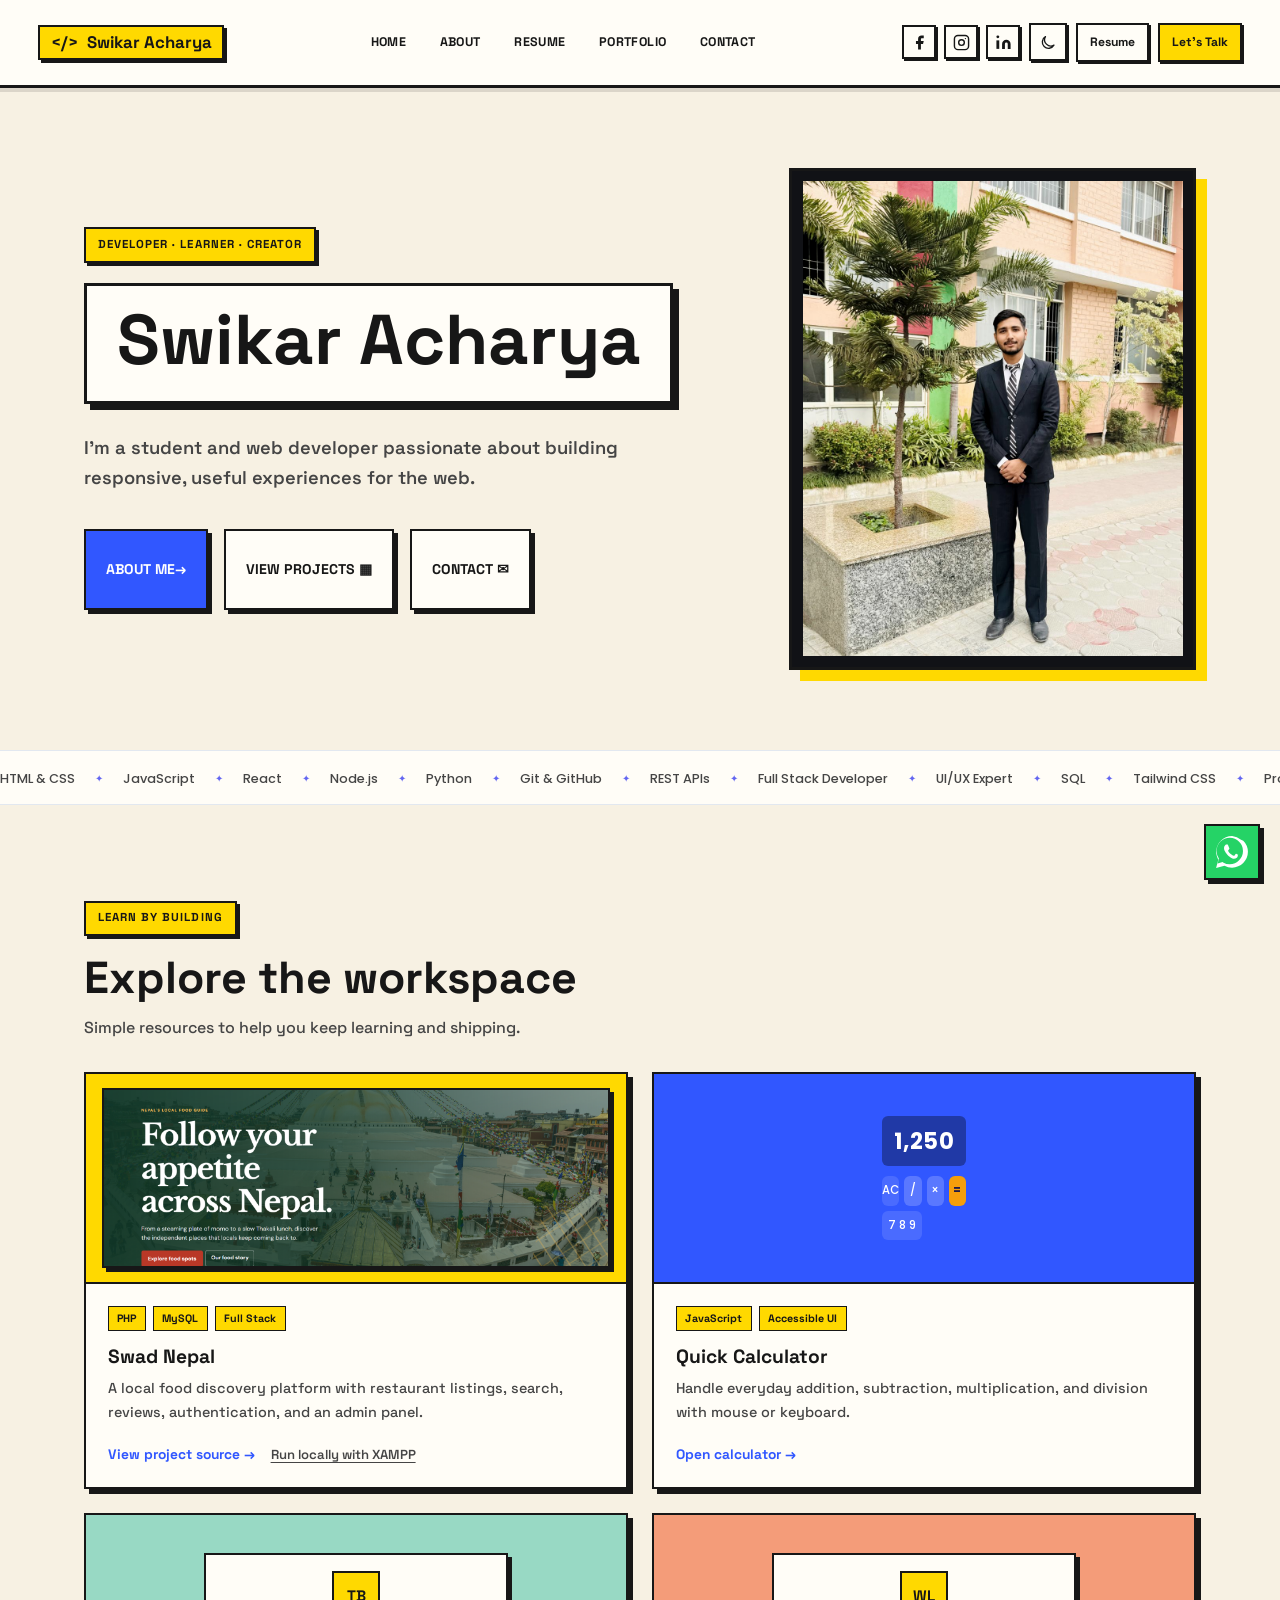
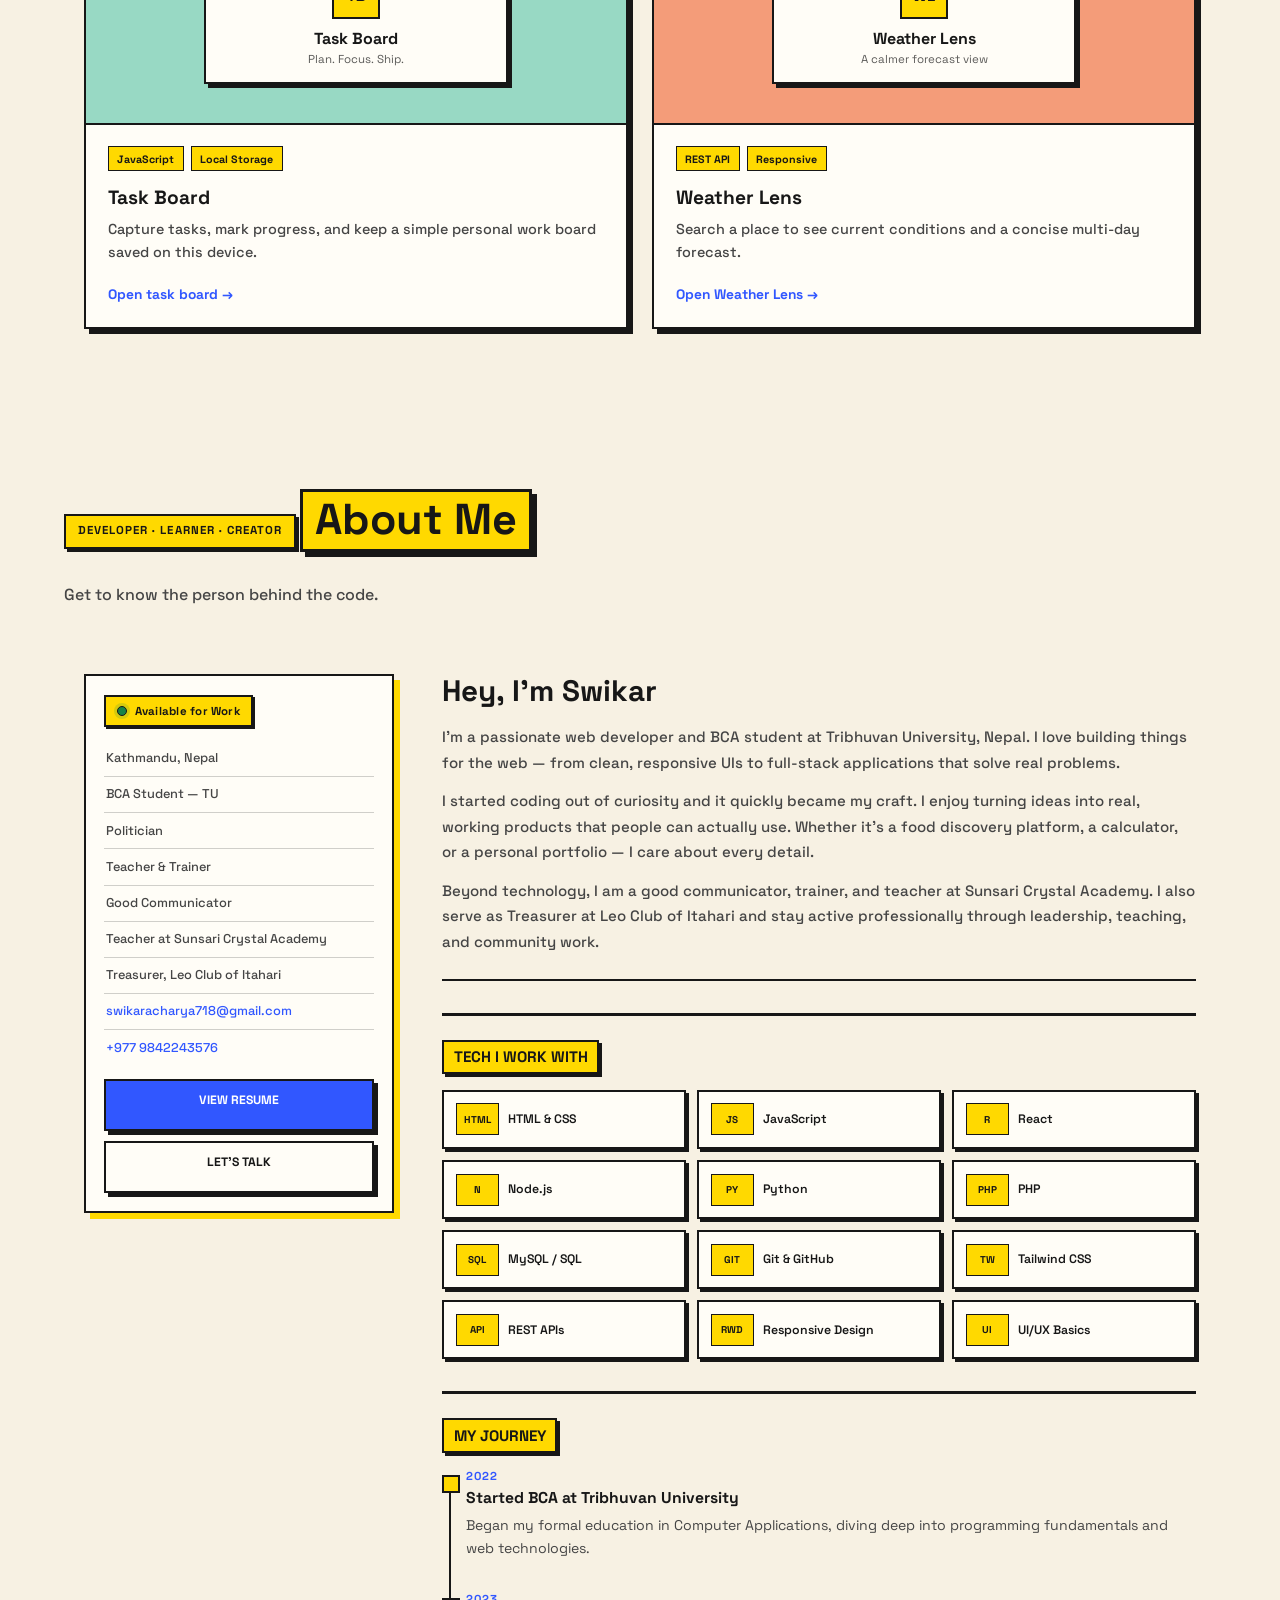
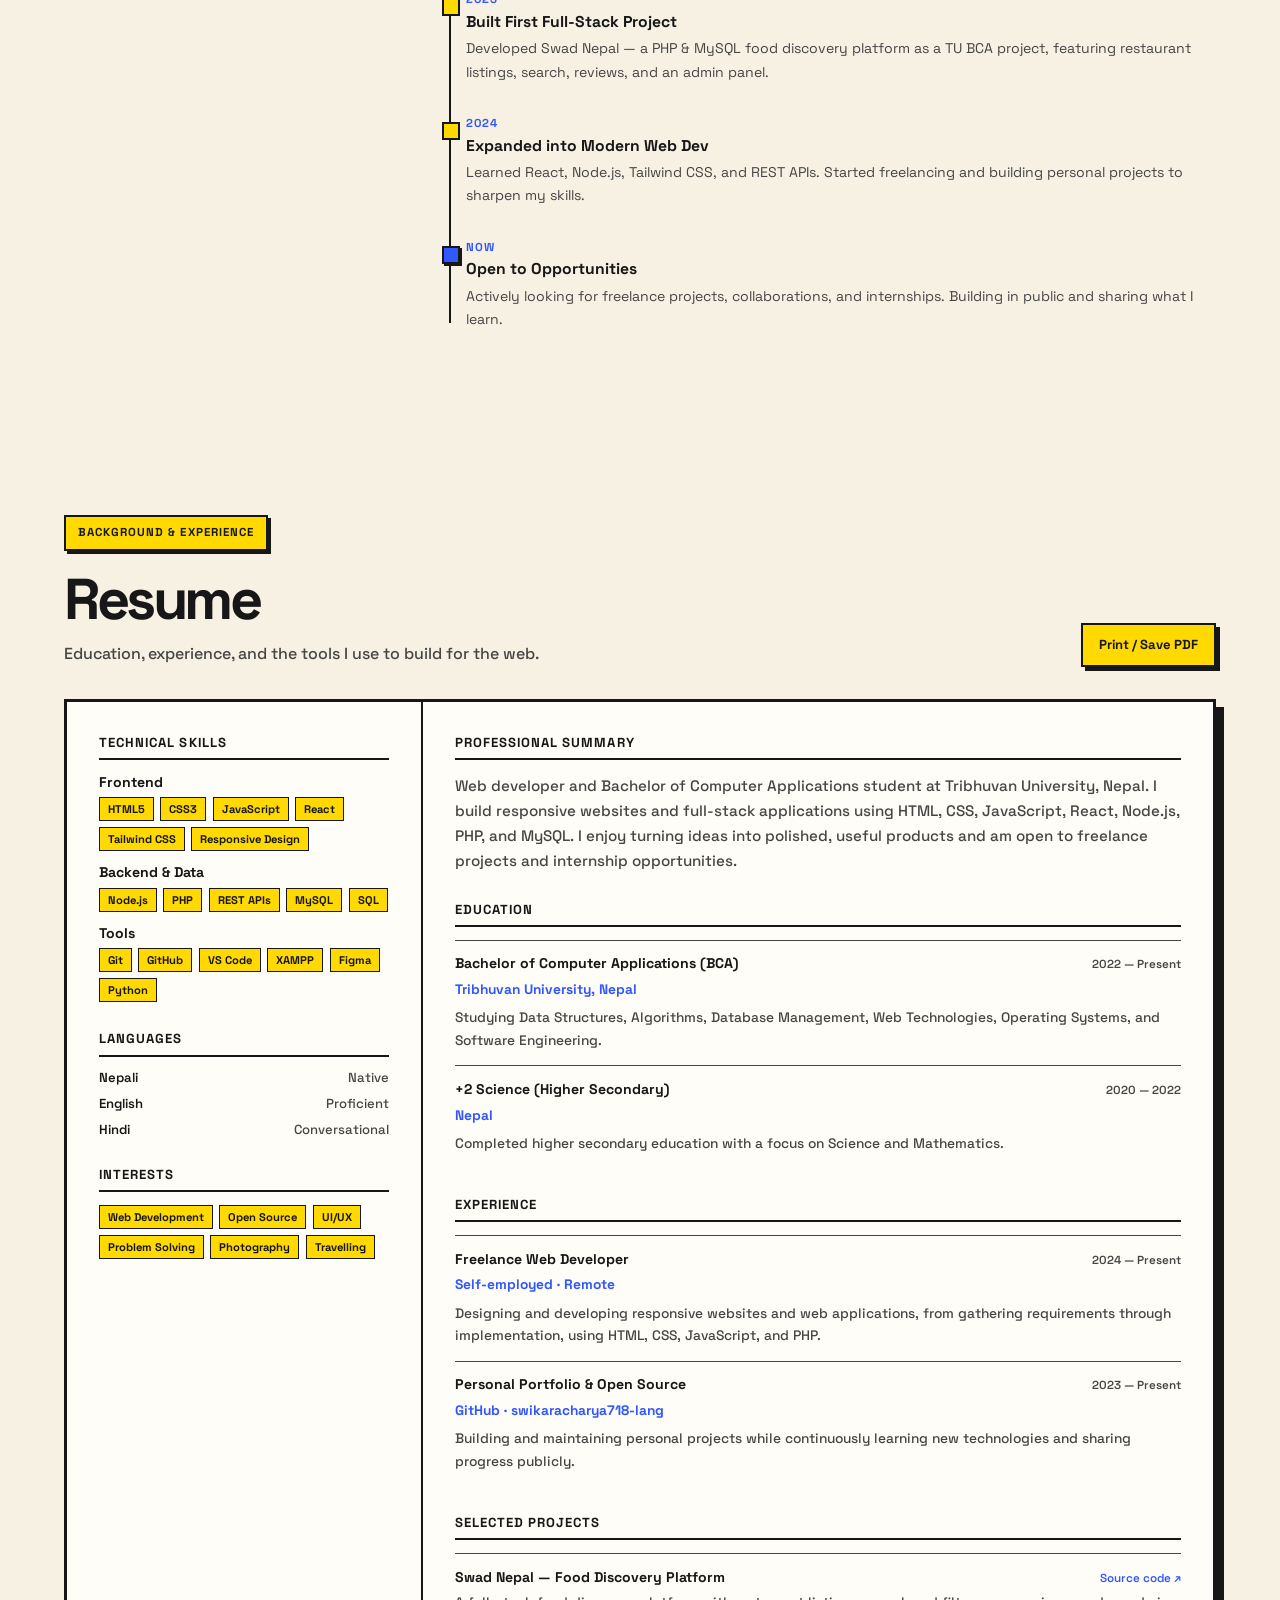
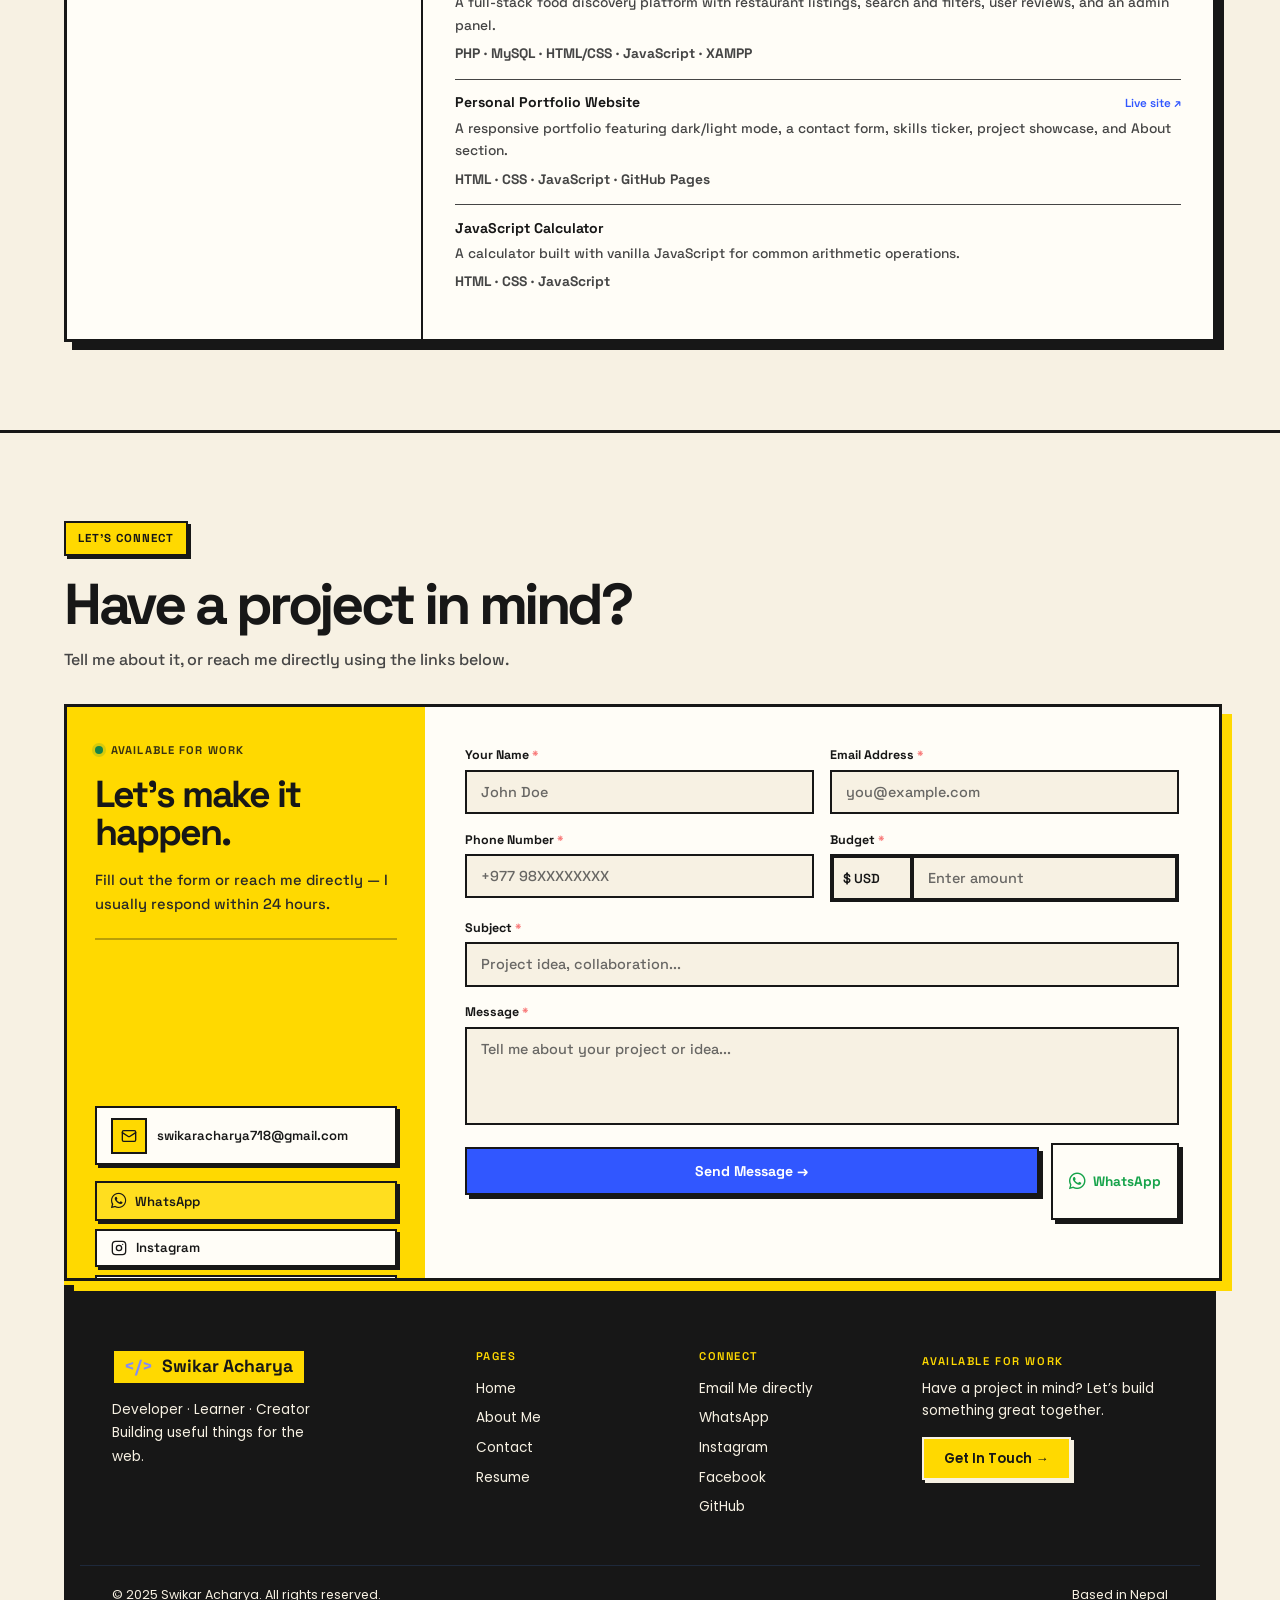
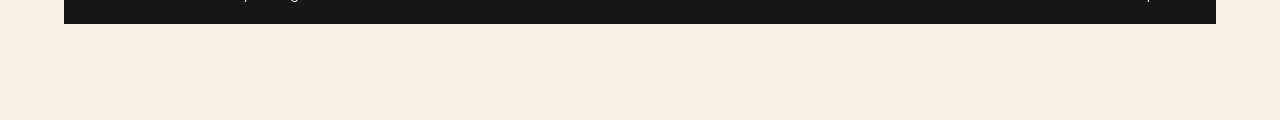
==== commit cfcf252b: "Polish portfolio themes and add project demos Co-authored-by: Copilot <223556219+Copilot@users.norep" ====
--- a/index.html
+++ b/index.html
@@ -26,7 +26,7 @@
       <ul class="nav-links">
         <li><a href="#home">Home</a></li>
         <li><a href="#about">About</a></li>
-        <li><a href="resume.html" target="_blank" rel="noopener">Resume</a></li>
+        <li><a href="#resume">Resume</a></li>
         <li><a href="#projects">Portfolio</a></li>
         <li><a href="#contact" class="contact-trigger">Contact</a></li>
       </ul>
@@ -61,7 +61,7 @@
             viewBox="0 0 24 24" aria-hidden="true">
             <path d="M20.4 15.2A8.5 8.5 0 0 1 8.8 3.6 8.5 8.5 0 1 0 20.4 15.2Z"></path>
           </svg></button>
-        <a href="resume.html" class="signin" target="_blank">Resume</a>
+        <a href="#resume" class="signin">Resume</a>
         <a href="https://wa.me/9779842243576" target="_blank" rel="noopener" class="signup"
           title="Chat with me on WhatsApp">Let's Talk</a>
       </div>
@@ -125,22 +125,19 @@
       <div class="projects-grid">
         <article class="project-card">
           <div class="project-card-top swad">
-            <div class="project-mockup">
-              <div class="mockup-bar"><span></span><span></span><span></span></div>
-              <div class="mockup-content">
-                <div class="mockup-logo">SN</div>
-                <p class="mockup-title">Swad Nepal</p>
-                <p class="mockup-sub">Find your next local meal</p>
-              </div>
-            </div>
+            <img class="project-preview-image" src="assets/swad-nepal-landing.png"
+              alt="Screenshot of the Swad Nepal landing page, featuring its Nepal food guide hero">
           </div>
           <div class="project-card-body">
             <div class="project-tags"><span>PHP</span><span>MySQL</span><span>Full Stack</span></div>
             <h3>Swad Nepal</h3>
             <p>A local food discovery platform with restaurant listings, search, reviews, authentication, and an admin
               panel.</p>
-            <div class="project-card-footer"><a class="project-link" href="http://localhost/swad-nepal/" target="_blank"
-                rel="noopener">Open local project &rarr;</a></div>
+            <div class="project-card-footer project-card-actions">
+              <a class="project-link" href="https://github.com/swikaracharya718-lang/Swad-Nepal-original"
+                target="_blank" rel="noopener">View project source &rarr;</a>
+              <a class="project-source-link" href="http://localhost/swad-nepal/" target="_blank" rel="noopener">Run locally with XAMPP</a>
+            </div>
           </div>
         </article>
 
@@ -153,10 +150,10 @@
             </div>
           </div>
           <div class="project-card-body">
-            <div class="project-tags"><span>JavaScript</span><span>UI</span></div>
-            <h3>Budget Calculator</h3>
-            <p>Dummy project concept for comparing costs, currencies, and monthly spending.</p>
-            <div class="project-card-footer"><a class="project-link" href="#projects">Preview coming soon &rarr;</a>
+            <div class="project-tags"><span>JavaScript</span><span>Accessible UI</span></div>
+            <h3>Quick Calculator</h3>
+            <p>Handle everyday addition, subtraction, multiplication, and division with mouse or keyboard.</p>
+            <div class="project-card-footer"><a class="project-link" href="projects/calculator.html">Open calculator &rarr;</a>
             </div>
           </div>
         </article>
@@ -172,10 +169,10 @@
             </div>
           </div>
           <div class="project-card-body">
-            <div class="project-tags"><span>React</span><span>Productivity</span></div>
+            <div class="project-tags"><span>JavaScript</span><span>Local Storage</span></div>
             <h3>Task Board</h3>
-            <p>Dummy project concept for organizing work into clear, focused delivery stages.</p>
-            <div class="project-card-footer"><a class="project-link" href="#projects">Preview coming soon &rarr;</a>
+            <p>Capture tasks, mark progress, and keep a simple personal work board saved on this device.</p>
+            <div class="project-card-footer"><a class="project-link" href="projects/task-board.html">Open task board &rarr;</a>
             </div>
           </div>
         </article>
@@ -193,8 +190,8 @@
           <div class="project-card-body">
             <div class="project-tags"><span>REST API</span><span>Responsive</span></div>
             <h3>Weather Lens</h3>
-            <p>Dummy project concept for a simple, accessible weather dashboard with location search.</p>
-            <div class="project-card-footer"><a class="project-link" href="#projects">Preview coming soon &rarr;</a>
+            <p>Search a place to see current conditions and a concise multi-day forecast.</p>
+            <div class="project-card-footer"><a class="project-link" href="projects/weather-lens.html">Open Weather Lens &rarr;</a>
             </div>
           </div>
         </article>
@@ -222,13 +219,14 @@
               <div class="about-info-row"><span>Good Communicator</span></div>
               <div class="about-info-row"><span>Teacher at Sunsari Crystal Academy</span></div>
               <div class="about-info-row"><span>Treasurer, Leo Club of Itahari</span></div>
-              <div class="about-info-row"><a href="mailto:swikaracharya718@gmail.com">swikaracharya718@gmail.com</a>
+              <div class="about-info-row"><a href="mailto:swikaracharya718@gmail.com?subject=Portfolio%20inquiry"
+                  aria-label="Email Swikar directly">swikaracharya718@gmail.com</a>
               </div>
               <div class="about-info-row"><a href="https://wa.me/9779842243576" target="_blank" rel="noopener">+977
                   9842243576</a></div>
             </div>
             <div class="about-sidebar-actions">
-              <a href="resume.html" target="_blank" class="hero-primary">Download CV</a>
+              <a href="#resume" class="hero-primary">View Resume</a>
               <a href="#contact" class="hero-secondary contact-trigger">Let's Talk</a>
             </div>
           </aside>
@@ -320,21 +318,119 @@
     </div>
 
   </main>
-  <!-- Let's Talk Modal -->
-  <div class="contact-modal-overlay" id="contactModal" role="dialog" aria-modal="true" aria-labelledby="modalTitle">
-    <div class="contact-modal">
-      <button class="modal-close" id="modalClose" aria-label="Close">&times;</button>
+  <section class="resume-section" id="resume" aria-labelledby="resume-title">
+    <div class="resume-section-inner">
+      <div class="resume-section-heading">
+        <div>
+          <p class="hero-eyebrow">BACKGROUND &amp; EXPERIENCE</p>
+          <h2 id="resume-title">Resume</h2>
+          <p>Education, experience, and the tools I use to build for the web.</p>
+        </div>
+        <button class="resume-print" type="button" onclick="window.print()">Print / Save PDF</button>
+      </div>
+
+      <div class="resume-grid">
+        <aside class="resume-sidebar">
+          <section class="resume-block">
+            <h3>Technical Skills</h3>
+            <h4>Frontend</h4>
+            <p class="resume-tags"><span>HTML5</span><span>CSS3</span><span>JavaScript</span><span>React</span><span>Tailwind CSS</span><span>Responsive Design</span></p>
+            <h4>Backend &amp; Data</h4>
+            <p class="resume-tags"><span>Node.js</span><span>PHP</span><span>REST APIs</span><span>MySQL</span><span>SQL</span></p>
+            <h4>Tools</h4>
+            <p class="resume-tags"><span>Git</span><span>GitHub</span><span>VS Code</span><span>XAMPP</span><span>Figma</span><span>Python</span></p>
+          </section>
+          <section class="resume-block">
+            <h3>Languages</h3>
+            <ul class="resume-list">
+              <li><span>Nepali</span><span>Native</span></li>
+              <li><span>English</span><span>Proficient</span></li>
+              <li><span>Hindi</span><span>Conversational</span></li>
+            </ul>
+          </section>
+          <section class="resume-block">
+            <h3>Interests</h3>
+            <p class="resume-tags"><span>Web Development</span><span>Open Source</span><span>UI/UX</span><span>Problem Solving</span><span>Photography</span><span>Travelling</span></p>
+          </section>
+        </aside>
+
+        <div class="resume-main">
+          <section class="resume-block">
+            <h3>Professional Summary</h3>
+            <p class="resume-summary">Web developer and Bachelor of Computer Applications student at Tribhuvan University, Nepal. I build responsive websites and full-stack applications using HTML, CSS, JavaScript, React, Node.js, PHP, and MySQL. I enjoy turning ideas into polished, useful products and am open to freelance projects and internship opportunities.</p>
+          </section>
+
+          <section class="resume-block">
+            <h3>Education</h3>
+            <article class="resume-entry">
+              <div class="resume-entry-heading"><h4>Bachelor of Computer Applications (BCA)</h4><span>2022 — Present</span></div>
+              <p class="resume-entry-sub">Tribhuvan University, Nepal</p>
+              <p>Studying Data Structures, Algorithms, Database Management, Web Technologies, Operating Systems, and Software Engineering.</p>
+            </article>
+            <article class="resume-entry">
+              <div class="resume-entry-heading"><h4>+2 Science (Higher Secondary)</h4><span>2020 — 2022</span></div>
+              <p class="resume-entry-sub">Nepal</p>
+              <p>Completed higher secondary education with a focus on Science and Mathematics.</p>
+            </article>
+          </section>
+
+          <section class="resume-block">
+            <h3>Experience</h3>
+            <article class="resume-entry">
+              <div class="resume-entry-heading"><h4>Freelance Web Developer</h4><span>2024 — Present</span></div>
+              <p class="resume-entry-sub">Self-employed · Remote</p>
+              <p>Designing and developing responsive websites and web applications, from gathering requirements through implementation, using HTML, CSS, JavaScript, and PHP.</p>
+            </article>
+            <article class="resume-entry">
+              <div class="resume-entry-heading"><h4>Personal Portfolio &amp; Open Source</h4><span>2023 — Present</span></div>
+              <p class="resume-entry-sub">GitHub · swikaracharya718-lang</p>
+              <p>Building and maintaining personal projects while continuously learning new technologies and sharing progress publicly.</p>
+            </article>
+          </section>
+
+          <section class="resume-block">
+            <h3>Selected Projects</h3>
+            <article class="resume-project">
+              <div class="resume-entry-heading"><h4>Swad Nepal — Food Discovery Platform</h4><a href="https://github.com/swikaracharya718-lang/Swad-Nepal-original" target="_blank" rel="noopener">Source code ↗</a></div>
+              <p>A full-stack food discovery platform with restaurant listings, search and filters, user reviews, and an admin panel.</p>
+              <p class="resume-project-tags">PHP · MySQL · HTML/CSS · JavaScript · XAMPP</p>
+            </article>
+            <article class="resume-project">
+              <div class="resume-entry-heading"><h4>Personal Portfolio Website</h4><a href="https://swikaracharya718-lang.github.io/Portfolio-site" target="_blank" rel="noopener">Live site ↗</a></div>
+              <p>A responsive portfolio featuring dark/light mode, a contact form, skills ticker, project showcase, and About section.</p>
+              <p class="resume-project-tags">HTML · CSS · JavaScript · GitHub Pages</p>
+            </article>
+            <article class="resume-project">
+              <div class="resume-entry-heading"><h4>JavaScript Calculator</h4></div>
+              <p>A calculator built with vanilla JavaScript for common arithmetic operations.</p>
+              <p class="resume-project-tags">HTML · CSS · JavaScript</p>
+            </article>
+          </section>
+        </div>
+      </div>
+    </div>
+  </section>
+
+  <section class="contact-section-page" id="contact" aria-labelledby="contact-section-title">
+    <div class="contact-section-inner">
+      <div class="contact-section-heading">
+        <p class="hero-eyebrow">LET&rsquo;S CONNECT</p>
+        <h2 id="contact-section-title">Have a project in mind?</h2>
+        <p>Tell me about it, or reach me directly using the links below.</p>
+      </div>
+      <div class="contact-modal">
 
       <div class="modal-left">
         <div class="modal-left-top">
           <span class="modal-status-dot"></span>
           <p class="modal-eyebrow">AVAILABLE FOR WORK</p>
         </div>
-        <h2 id="modalTitle">Got a project<br>in mind?</h2>
+        <h3>Let&rsquo;s make it happen.</h3>
         <p class="modal-desc">Fill out the form or reach me directly — I usually respond within 24 hours.</p>
         <div class="modal-divider"></div>
         <div class="modal-direct">
-          <a href="mailto:swikaracharya718@gmail.com" class="modal-direct-link">
+          <a href="mailto:swikaracharya718@gmail.com?subject=Portfolio%20inquiry" class="modal-direct-link"
+            aria-label="Email Swikar directly">
             <span class="modal-direct-icon">
               <svg viewBox="0 0 24 24" fill="none" stroke="currentColor" stroke-width="2" stroke-linecap="round"
                 stroke-linejoin="round">
@@ -435,11 +531,11 @@
         <a href="#home">Home</a>
         <a href="#about">About Me</a>
         <a href="#contact" class="contact-trigger">Contact</a>
-        <a href="resume.html" target="_blank">Resume</a>
+        <a href="#resume">Resume</a>
       </div>
       <div class="footer-links">
         <span class="footer-links-title">Connect</span>
-        <a href="mailto:swikaracharya718@gmail.com">Email Me</a>
+        <a href="mailto:swikaracharya718@gmail.com?subject=Portfolio%20inquiry">Email Me directly</a>
         <a href="https://wa.me/9779842243576" target="_blank" rel="noopener">WhatsApp</a>
         <a href="https://www.instagram.com/swikaracharya17/" target="_blank" rel="noopener">Instagram</a>
         <a href="https://www.facebook.com/swikar.acharya2" target="_blank" rel="noopener">Facebook</a>
@@ -459,19 +555,8 @@
 
   <script src="theme.js"></script>
   <script>
-    const modal = document.getElementById('contactModal');
-    const triggers = document.querySelectorAll('.contact-trigger');
-    const close = document.getElementById('modalClose');
     const form = document.getElementById('contactForm');
     const success = document.getElementById('modalSuccess');
-
-    function openModal() { modal.classList.add('is-open'); document.body.style.overflow = 'hidden'; }
-    function closeModal() { modal.classList.remove('is-open'); document.body.style.overflow = ''; }
-
-    triggers.forEach(trigger => trigger.addEventListener('click', e => { e.preventDefault(); openModal(); }));
-    if (window.location.hash === '#contact') openModal();
-    close.addEventListener('click', closeModal);
-    modal.addEventListener('click', e => { if (e.target === modal) closeModal(); });
 
     const submitBtn = document.getElementById('submitBtn');
 
@@ -500,6 +585,81 @@
       submitBtn.innerHTML = 'Send Message <span aria-hidden="true">&rarr;</span>';
       setTimeout(() => { success.textContent = ''; }, 6000);
     });
+
+    const motionTargets = document.querySelectorAll(
+      '.section-heading, .project-card, .about-sidebar, .about-content > *, .resume-block, .contact-section-heading, .contact-section-page .contact-modal'
+    );
+    const reducedMotion = window.matchMedia('(prefers-reduced-motion: reduce)').matches;
+
+    if (!reducedMotion && 'IntersectionObserver' in window) {
+      const revealObserver = new IntersectionObserver((entries, observer) => {
+        entries.forEach(entry => {
+          if (entry.isIntersecting) {
+            entry.target.classList.add('is-visible');
+            observer.unobserve(entry.target);
+          }
+        });
+      }, { threshold: 0.12 });
+
+      motionTargets.forEach(target => {
+        target.classList.add('motion-reveal');
+        revealObserver.observe(target);
+      });
+      document.documentElement.classList.add('motion-ready');
+    }
+
+    const mobileViewport = window.matchMedia('(max-width: 700px)');
+    const siteHeader = document.querySelector('header');
+    let previousScrollY = window.scrollY;
+    let anchorNavigationActive = false;
+    let anchorNavigationTimer;
+
+    function finishAnchorNavigation() {
+      anchorNavigationActive = false;
+      window.clearTimeout(anchorNavigationTimer);
+      previousScrollY = window.scrollY;
+    }
+
+    document.addEventListener('click', event => {
+      const anchor = event.target.closest('a[href^="#"]');
+      if (!anchor || !mobileViewport.matches || reducedMotion) return;
+      anchorNavigationActive = true;
+      siteHeader.classList.remove('mobile-nav-hidden');
+      window.clearTimeout(anchorNavigationTimer);
+      anchorNavigationTimer = window.setTimeout(finishAnchorNavigation, 1800);
+    }, true);
+
+    window.addEventListener('scrollend', finishAnchorNavigation, { passive: true });
+
+    window.addEventListener('scroll', () => {
+      if (!mobileViewport.matches || reducedMotion) {
+        siteHeader.classList.remove('mobile-nav-hidden');
+        previousScrollY = window.scrollY;
+        return;
+      }
+
+      if (anchorNavigationActive) {
+        siteHeader.classList.remove('mobile-nav-hidden');
+        previousScrollY = window.scrollY;
+        return;
+      }
+
+      const currentScrollY = window.scrollY;
+      const scrollDifference = currentScrollY - previousScrollY;
+
+      if (currentScrollY < 48 || scrollDifference < -8) {
+        siteHeader.classList.remove('mobile-nav-hidden');
+      } else if (scrollDifference > 8) {
+        siteHeader.classList.add('mobile-nav-hidden');
+      }
+
+      previousScrollY = currentScrollY;
+    }, { passive: true });
+
+    mobileViewport.addEventListener('change', () => {
+      siteHeader.classList.remove('mobile-nav-hidden');
+      previousScrollY = window.scrollY;
+    });
   </script>
 </body>
 
--- a/neubrutalism.css
+++ b/neubrutalism.css
@@ -12,14 +12,19 @@
 }
 
 html[data-theme="dark"] {
-    --page-bg: #111216;
-    --nav-bg: #1b1c21;
+    --page-bg: #121316;
+    --nav-bg: #1b1d22;
     --text-primary: #f7f3e8;
-    --text-muted: #c8c5bc;
-    --neo-ink: #f7f3e8;
-    --neo-paper: #1b1c21;
-    --neo-shadow: 6px 6px 0 #000;
-}
+    --text-muted: #c1beb5;
+    --neo-ink: #e5dfd1;
+    --neo-yellow: #f2d33b;
+    --neo-blue: #7290ff;
+    --neo-paper: #202228;
+    --neo-shadow: 6px 6px 0 #08090b;
+    --neo-shadow-color: #08090b;
+}
+
+:root { --neo-shadow-color: var(--neo-ink); }
 
 html {
     scroll-behavior: smooth;
@@ -76,7 +81,7 @@
     padding: .45rem .65rem;
     background: var(--neo-yellow);
     border: var(--neo-line);
-    box-shadow: 3px 3px 0 var(--neo-ink);
+    box-shadow: 3px 3px 0 var(--neo-shadow-color);
     color: #171717;
     font: 700 1.05rem/1 "Space Grotesk", sans-serif;
     white-space: nowrap;
@@ -148,7 +153,7 @@
     border: var(--neo-line);
     border-radius: 0;
     color: var(--text-primary);
-    box-shadow: 2px 2px 0 var(--neo-ink);
+    box-shadow: 2px 2px 0 var(--neo-shadow-color);
 }
 
 .social-icon svg {
@@ -161,7 +166,7 @@
     transform: translate(-1px, -1px);
     background: var(--neo-yellow);
     color: #171717;
-    box-shadow: 3px 3px 0 var(--neo-ink);
+    box-shadow: 3px 3px 0 var(--neo-shadow-color);
 }
 
 .theme-toggle {
@@ -173,7 +178,7 @@
     background: var(--neo-paper);
     border: var(--neo-line);
     border-radius: 0;
-    box-shadow: 2px 2px 0 var(--neo-ink);
+    box-shadow: 2px 2px 0 var(--neo-shadow-color);
     color: var(--text-primary);
 }
 
@@ -192,7 +197,7 @@
     padding: .45rem .75rem;
     border: var(--neo-line);
     border-radius: 0;
-    box-shadow: 2px 2px 0 var(--neo-ink);
+    box-shadow: 2px 2px 0 var(--neo-shadow-color);
     color: #171717;
     font: 700 .76rem "Space Grotesk", sans-serif;
     white-space: nowrap;
@@ -211,7 +216,7 @@
     transform: translate(-1px, -1px);
     background: var(--neo-blue);
     color: #fff;
-    box-shadow: 3px 3px 0 var(--neo-ink);
+    box-shadow: 3px 3px 0 var(--neo-shadow-color);
 }
 
 .hero {
@@ -243,7 +248,7 @@
     padding: .55rem .75rem;
     background: var(--neo-yellow);
     border: var(--neo-line);
-    box-shadow: 3px 3px 0 var(--neo-ink);
+    box-shadow: 3px 3px 0 var(--neo-shadow-color);
     color: #171717;
     font: 700 .72rem/1.2 "Space Grotesk", sans-serif;
     letter-spacing: .09em;
@@ -264,7 +269,7 @@
     padding: .28em .42em .34em;
     background: var(--neo-paper);
     border: 3px solid var(--neo-ink);
-    box-shadow: 6px 6px 0 var(--neo-ink);
+    box-shadow: 6px 6px 0 var(--neo-shadow-color);
     font-size: clamp(2.5rem, 6vw, 4.4rem);
     line-height: 1.02;
 }
@@ -293,7 +298,7 @@
     padding: .8rem 1.25rem;
     border: var(--neo-line);
     border-radius: 0;
-    box-shadow: 4px 4px 0 var(--neo-ink);
+    box-shadow: 4px 4px 0 var(--neo-shadow-color);
     font: 700 .88rem "Space Grotesk", sans-serif;
     text-transform: uppercase;
     transition: transform .16s ease, box-shadow .16s ease, background .16s ease;
@@ -312,7 +317,7 @@
 .hero-primary:hover,
 .hero-secondary:hover {
     transform: translate(-2px, -2px);
-    box-shadow: 6px 6px 0 var(--neo-ink);
+    box-shadow: 6px 6px 0 var(--neo-shadow-color);
 }
 
 .hero-primary:hover {
@@ -352,24 +357,6 @@
     display: none;
 }
 
-.skills-ticker {
-    padding: .95rem 0;
-    background: var(--neo-ink);
-    border-top: 3px solid var(--neo-ink);
-    border-bottom: 3px solid var(--neo-ink);
-}
-
-.skills-track {
-    gap: 1rem;
-    color: #fff;
-    font: 700 .78rem "Space Grotesk", sans-serif;
-    text-transform: uppercase;
-}
-
-.ticker-dot {
-    display: none;
-}
-
 .projects-section {
     max-width: 1240px;
     padding: 6rem clamp(1.25rem, 5vw, 4rem);
@@ -399,14 +386,14 @@
     border: 2px solid var(--neo-ink);
     border-radius: 0;
     background: var(--neo-paper);
-    box-shadow: 5px 5px 0 var(--neo-ink);
+    box-shadow: 5px 5px 0 var(--neo-shadow-color);
     transition: transform .16s ease, box-shadow .16s ease;
 }
 
 .project-card:hover {
     transform: translate(-2px, -2px);
     border-color: var(--neo-ink);
-    box-shadow: 8px 8px 0 var(--neo-ink);
+    box-shadow: 8px 8px 0 var(--neo-shadow-color);
 }
 
 html[data-theme="dark"] .project-card,
@@ -416,7 +403,21 @@
 
 .project-card-top {
     height: 210px;
+    display: flex;
+    align-items: center;
+    justify-content: center;
+    padding: 1rem;
     border-bottom: 2px solid var(--neo-ink);
+    overflow: hidden;
+}
+
+.project-preview-image {
+    display: block;
+    width: 100%;
+    height: 100%;
+    object-fit: cover;
+    border: 2px solid var(--neo-ink);
+    box-shadow: 4px 4px 0 var(--neo-shadow-color);
 }
 
 .project-card-top.swad,
@@ -439,12 +440,17 @@
     background: #f49c79;
 }
 
+html[data-theme="dark"] .project-card-top.swad { background: #544510; }
+html[data-theme="dark"] .project-card-top.calc { background: #273563; }
+html[data-theme="dark"] .project-card-top.notes { background: #23443d; }
+html[data-theme="dark"] .project-card-top.weather { background: #563d31; }
+
 .project-mockup {
     max-width: 300px;
     background: var(--neo-paper);
     border: 2px solid var(--neo-ink);
     border-radius: 0;
-    box-shadow: 4px 4px 0 var(--neo-ink);
+    box-shadow: 4px 4px 0 var(--neo-shadow-color);
     backdrop-filter: none;
 }
 
@@ -517,6 +523,24 @@
 
 .project-link::after {
     background: currentColor;
+}
+
+.project-card-actions {
+    flex-wrap: wrap;
+    justify-content: flex-start;
+    gap: .65rem 1rem;
+}
+
+.project-source-link {
+    color: var(--text-muted);
+    font: 600 .82rem "Space Grotesk", sans-serif;
+    text-decoration-thickness: 1px;
+    text-underline-offset: 3px;
+}
+
+.project-source-link:hover,
+.project-source-link:focus-visible {
+    color: var(--text-primary);
 }
 
 .about-page {
@@ -549,8 +573,8 @@
     width: 100%;
     height: auto;
     aspect-ratio: 3 / 4;
-    background: #090b12;
-    border: 2px solid var(--neo-yellow);
+    background: var(--neo-yellow);
+    border: 2px solid var(--neo-ink);
 }
 
 .about-photo-wrap img {
@@ -711,7 +735,7 @@
     padding: 1.45rem;
     background: var(--neo-paper);
     border: 2px dashed var(--neo-ink);
-    box-shadow: 5px 5px 0 var(--neo-ink);
+    box-shadow: 5px 5px 0 var(--neo-shadow-color);
 }
 
 .about-bio h2 {
@@ -736,7 +760,7 @@
     padding: .35rem .6rem;
     background: var(--neo-yellow);
     border: 2px solid var(--neo-ink);
-    box-shadow: 3px 3px 0 var(--neo-ink);
+    box-shadow: 3px 3px 0 var(--neo-shadow-color);
     color: #171717;
     font: 700 .95rem "Space Grotesk", sans-serif;
     letter-spacing: 0;
@@ -755,7 +779,7 @@
     background: var(--neo-paper);
     border: 2px solid var(--neo-ink);
     border-radius: 0;
-    box-shadow: 3px 3px 0 var(--neo-ink);
+    box-shadow: 3px 3px 0 var(--neo-shadow-color);
     transition: transform .16s ease, box-shadow .16s ease;
 }
 
@@ -802,7 +826,7 @@
 .timeline-item--active .timeline-dot {
     background: var(--neo-blue);
     border-color: var(--neo-ink);
-    box-shadow: 2px 2px 0 var(--neo-ink);
+    box-shadow: 2px 2px 0 var(--neo-shadow-color);
 }
 
 .timeline-year {
@@ -863,14 +887,186 @@
 }
 
 .contact-modal-overlay {
-    background: rgba(8, 9, 12, .78);
-    backdrop-filter: blur(3px);
+    background: rgba(17, 17, 17, .82);
+    backdrop-filter: none;
 }
 
 .contact-modal {
+    width: min(100%, 980px);
+    max-height: calc(100dvh - 2rem);
     border: 3px solid var(--neo-ink);
     border-radius: 0;
     box-shadow: 10px 10px 0 var(--neo-yellow);
+    grid-template-columns: minmax(250px, .72fr) minmax(0, 1.6fr);
+    overflow: auto;
+    background: var(--neo-paper);
+}
+
+.modal-left {
+    background: var(--neo-yellow);
+    color: #171717;
+    padding: 2.25rem 1.75rem;
+}
+
+.modal-left::before,
+.modal-left::after {
+    display: none;
+}
+
+.modal-status-dot {
+    background: #168348;
+    box-shadow: 0 0 0 3px rgba(22, 131, 72, .18);
+}
+
+.modal-eyebrow {
+    color: #171717;
+    font: 700 .7rem "Space Grotesk", sans-serif;
+    letter-spacing: .1em;
+}
+
+.modal-left h2,
+.modal-left h3 {
+    color: #171717;
+    font: 700 clamp(1.8rem, 3vw, 2.35rem)/1.02 "Space Grotesk", sans-serif;
+    letter-spacing: -.055em;
+}
+
+.modal-desc {
+    color: #282828;
+    font: 500 .92rem/1.6 "Space Grotesk", sans-serif;
+    opacity: 1;
+}
+
+.modal-divider {
+    height: 2px;
+    background: rgba(23, 23, 23, .3);
+}
+
+.modal-direct-link,
+.modal-social-btn {
+    background: var(--neo-paper);
+    border: 2px solid var(--neo-ink);
+    border-radius: 0;
+    box-shadow: 3px 3px 0 var(--neo-shadow-color);
+    color: var(--text-primary);
+    font: 600 .82rem "Space Grotesk", sans-serif;
+}
+
+.modal-direct-link:hover,
+.modal-social-btn:hover {
+    background: var(--neo-blue);
+    border-color: var(--neo-ink);
+    color: #fff;
+    transform: translate(-1px, -1px);
+    box-shadow: 4px 4px 0 var(--neo-shadow-color);
+}
+
+.modal-direct-icon {
+    background: var(--neo-yellow);
+    border: 2px solid var(--neo-ink);
+    border-radius: 0;
+    color: #171717;
+}
+
+.modal-form {
+    padding: 2.5rem;
+    gap: 1.1rem;
+}
+
+.modal-field label {
+    color: var(--text-primary);
+    font: 700 .78rem "Space Grotesk", sans-serif;
+}
+
+.modal-field input,
+.modal-field textarea,
+.modal-field select,
+.budget-input-wrap {
+    border: 2px solid var(--neo-ink);
+    border-radius: 0;
+    background: var(--page-bg);
+    color: var(--text-primary);
+    font: 500 .9rem "Space Grotesk", sans-serif;
+}
+
+.budget-input-wrap select {
+    border-right: 2px solid var(--neo-ink);
+    border-radius: 0;
+    font: 600 .82rem "Space Grotesk", sans-serif;
+}
+
+.modal-field input:focus,
+.modal-field textarea:focus,
+.modal-field select:focus,
+.budget-input-wrap:focus-within {
+    border-color: var(--neo-ink);
+    box-shadow: 4px 4px 0 var(--neo-yellow);
+    outline: none;
+}
+
+.modal-field input::placeholder,
+.modal-field textarea::placeholder {
+    color: var(--text-muted);
+    opacity: .8;
+}
+
+.modal-submit {
+    min-height: 48px;
+    padding: .75rem 1.25rem;
+    background: var(--neo-blue);
+    border: 2px solid var(--neo-ink);
+    border-radius: 0;
+    box-shadow: 4px 4px 0 var(--neo-shadow-color);
+    color: #fff;
+    font: 700 .88rem "Space Grotesk", sans-serif;
+}
+
+.modal-submit:hover {
+    background: var(--neo-yellow);
+    color: #171717;
+    transform: translate(-2px, -2px);
+    box-shadow: 6px 6px 0 var(--neo-shadow-color);
+}
+
+.whatsapp-form-button {
+    min-height: 48px;
+    border: 2px solid var(--neo-ink);
+    border-radius: 0;
+    box-shadow: 4px 4px 0 var(--neo-shadow-color);
+    font: 700 .85rem "Space Grotesk", sans-serif;
+}
+
+.whatsapp-form-button:hover {
+    transform: translate(-2px, -2px);
+    box-shadow: 6px 6px 0 var(--neo-shadow-color);
+}
+
+.modal-close {
+    top: .9rem;
+    right: .9rem;
+    width: 36px;
+    height: 36px;
+    background: var(--neo-paper);
+    border: 2px solid var(--neo-ink);
+    border-radius: 0;
+    box-shadow: 3px 3px 0 var(--neo-shadow-color);
+    color: var(--text-primary);
+}
+
+.modal-close:hover {
+    background: var(--neo-blue);
+    color: #fff;
+}
+
+@media (max-width: 640px) {
+    .contact-modal {
+        max-height: calc(100dvh - 1rem);
+        grid-template-columns: minmax(0, 1fr);
+        box-shadow: 6px 6px 0 var(--neo-yellow);
+    }
+
+    .modal-left { padding: 1.5rem 1.25rem; }
+    .modal-form { padding: 1.5rem 1.25rem; }
 }
 
 .modal-form input,
@@ -878,6 +1074,302 @@
 .modal-field select,
 .budget-input-wrap {
     border-radius: 0;
+}
+
+.resume-section {
+    scroll-margin-top: 9rem;
+    padding: 5.5rem clamp(1.25rem, 5vw, 4rem);
+    background: var(--page-bg);
+}
+
+.resume-section-inner {
+    max-width: 1240px;
+    margin: 0 auto;
+}
+
+.resume-section-heading {
+    display: flex;
+    align-items: end;
+    justify-content: space-between;
+    gap: 2rem;
+    margin-bottom: 2rem;
+}
+
+.resume-section-heading h2,
+.contact-section-heading h2 {
+    margin: 0;
+    color: var(--text-primary);
+    font: 700 clamp(2.4rem, 5vw, 3.6rem)/1 "Space Grotesk", sans-serif;
+    letter-spacing: -.06em;
+}
+
+.resume-section-heading>div>p:last-child,
+.contact-section-heading>p:last-child {
+    margin: .8rem 0 0;
+    color: var(--text-muted);
+    font: 500 1rem/1.6 "Space Grotesk", sans-serif;
+}
+
+.resume-print {
+    min-height: 44px;
+    padding: .65rem 1rem;
+    border: 2px solid var(--neo-ink);
+    border-radius: 0;
+    background: var(--neo-yellow);
+    box-shadow: 4px 4px 0 var(--neo-shadow-color);
+    color: #171717;
+    font: 700 .82rem "Space Grotesk", sans-serif;
+    cursor: pointer;
+}
+
+.resume-print:hover {
+    transform: translate(-2px, -2px);
+    box-shadow: 6px 6px 0 var(--neo-shadow-color);
+}
+
+.resume-grid {
+    display: grid;
+    grid-template-columns: minmax(230px, .72fr) minmax(0, 1.6fr);
+    border: 3px solid var(--neo-ink);
+    background: var(--neo-paper);
+    box-shadow: 8px 8px 0 var(--neo-shadow-color);
+}
+
+.resume-sidebar,
+.resume-main {
+    display: flex;
+    flex-direction: column;
+    gap: 1.75rem;
+    padding: clamp(1.25rem, 3vw, 2rem);
+}
+
+.resume-sidebar {
+    border-right: 2px solid var(--neo-ink);
+    background: var(--nav-bg);
+}
+
+.resume-block h3 {
+    margin: 0 0 .8rem;
+    padding-bottom: .45rem;
+    border-bottom: 2px solid var(--neo-ink);
+    color: var(--text-primary);
+    font: 700 .82rem "Space Grotesk", sans-serif;
+    letter-spacing: .08em;
+    text-transform: uppercase;
+}
+
+.resume-block h4 {
+    margin: .75rem 0 .4rem;
+    color: var(--text-primary);
+    font: 700 .88rem "Space Grotesk", sans-serif;
+}
+
+.resume-block p {
+    margin: .35rem 0 0;
+    color: var(--text-muted);
+    font: 500 .86rem/1.65 "Space Grotesk", sans-serif;
+}
+
+.resume-tags {
+    display: flex;
+    flex-wrap: wrap;
+    gap: .4rem;
+}
+
+.resume-tags span {
+    padding: .25rem .5rem;
+    border: 1px solid var(--neo-ink);
+    background: var(--neo-yellow);
+    color: #171717;
+    font: 700 .7rem "Space Grotesk", sans-serif;
+}
+
+.resume-list {
+    display: grid;
+    gap: .55rem;
+    margin: 0;
+    padding: 0;
+    list-style: none;
+}
+
+.resume-list li {
+    display: flex;
+    justify-content: space-between;
+    gap: .75rem;
+    color: var(--text-primary);
+    font: 600 .82rem "Space Grotesk", sans-serif;
+}
+
+.resume-list li span:last-child {
+    color: var(--text-muted);
+    font-weight: 500;
+}
+
+.resume-summary { font-size: .95rem !important; }
+
+.resume-entry,
+.resume-project {
+    padding: .85rem 0;
+    border-top: 1px solid var(--line, var(--text-muted));
+}
+
+.resume-entry-heading {
+    display: flex;
+    align-items: baseline;
+    justify-content: space-between;
+    gap: .75rem;
+}
+
+.resume-entry-heading h4 { margin: 0; }
+
+.resume-entry-heading>span,
+.resume-entry-heading>a {
+    flex-shrink: 0;
+    color: var(--text-muted);
+    font: 600 .73rem "Space Grotesk", sans-serif;
+    text-decoration: none;
+}
+
+.resume-entry-heading>a { color: var(--neo-blue); }
+
+.resume-entry-sub {
+    color: var(--neo-blue) !important;
+    font-weight: 700 !important;
+}
+
+.resume-project-tags { font-weight: 700 !important; }
+
+.contact-section-page {
+    scroll-margin-top: 9rem;
+    padding: 5.5rem clamp(1.25rem, 5vw, 4rem) 6rem;
+    background: var(--page-bg);
+    border-top: 3px solid var(--neo-ink);
+}
+
+.contact-section-inner {
+    max-width: 1240px;
+    margin: 0 auto;
+}
+
+.contact-section-heading {
+    margin-bottom: 2rem;
+}
+
+.contact-section-page .contact-modal {
+    position: relative;
+    inset: auto;
+    width: 100%;
+    max-width: none;
+    max-height: none;
+    margin: 0;
+    transform: none;
+    transition: none;
+    overflow: hidden;
+}
+
+.contact-section-page .modal-left { min-height: 100%; }
+
+.contact-section-page .modal-direct { display: flex; }
+
+.contact-section-page .modal-left h3 { margin: 0; }
+
+.contact-section-page .modal-form { min-width: 0; }
+
+@media (max-width: 760px) {
+    .resume-section,
+    .contact-section-page { padding: 4rem 1.25rem; }
+
+    .resume-grid { grid-template-columns: minmax(0, 1fr); }
+
+    .resume-sidebar {
+        border-right: 0;
+        border-bottom: 2px solid var(--neo-ink);
+    }
+
+    .resume-section-heading {
+        align-items: flex-start;
+        flex-direction: column;
+        gap: 1rem;
+    }
+
+    .contact-section-page .contact-modal {
+        grid-template-columns: minmax(0, 1fr);
+    }
+
+    .contact-section-page .modal-direct { display: flex; }
+}
+
+@media print {
+    .dev-navbar,
+    main,
+    .contact-section-page,
+    .floating-whatsapp,
+    .site-footer,
+    .resume-print { display: none !important; }
+
+    .resume-section {
+        display: block !important;
+        padding: 0;
+    }
+
+    .resume-section-heading { margin-bottom: 1rem; }
+    .resume-grid { box-shadow: none; }
+}
+
+@media (max-width: 640px) {
+    .resume-entry-heading { flex-wrap: wrap; }
+}
+
+.hero-content > *,
+.hero-profile {
+    animation: hero-arrive .7s cubic-bezier(.2, .75, .25, 1) both;
+}
+
+.hero-content > *:nth-child(2) { animation-delay: .1s; }
+.hero-content > *:nth-child(3) { animation-delay: .2s; }
+.hero-content > *:nth-child(4) { animation-delay: .3s; }
+.hero-profile { animation-delay: .18s; }
+
+@keyframes hero-arrive {
+    from {
+        opacity: 0;
+        transform: translateY(18px);
+    }
+    to {
+        opacity: 1;
+        transform: translateY(0);
+    }
+}
+
+.motion-reveal {
+    opacity: 1;
+    transform: none;
+}
+
+.motion-ready .motion-reveal {
+    opacity: 0;
+    transform: translateY(22px);
+    transition: opacity .65s ease, transform .65s cubic-bezier(.2, .75, .25, 1);
+}
+
+.motion-ready .motion-reveal.is-visible {
+    opacity: 1;
+    transform: translateY(0);
+}
+
+.motion-ready .project-card:nth-child(2) { transition-delay: .08s; }
+.motion-ready .project-card:nth-child(3) { transition-delay: .16s; }
+.motion-ready .project-card:nth-child(4) { transition-delay: .24s; }
+
+@media (prefers-reduced-motion: reduce) {
+    .hero-content > *,
+    .hero-profile,
+    .motion-ready .motion-reveal {
+        animation: none !important;
+        opacity: 1 !important;
+        transform: none !important;
+        transition: none !important;
+    }
 }
 
 .modal-submit,
@@ -893,14 +1385,14 @@
     background: #25d366;
     border: 2px solid var(--neo-ink);
     border-radius: 0;
-    box-shadow: 4px 4px 0 var(--neo-ink);
+    box-shadow: 4px 4px 0 var(--neo-shadow-color);
     color: #fff;
 }
 
 .floating-whatsapp:hover {
     transform: translate(-2px, -2px);
     background: #20ba5a;
-    box-shadow: 6px 6px 0 var(--neo-ink);
+    box-shadow: 6px 6px 0 var(--neo-shadow-color);
     color: #fff;
 }
 
@@ -967,6 +1459,15 @@
 @media (max-width: 700px) {
     html {
         scroll-padding-top: 9rem;
+    }
+
+    header {
+        transition: transform .24s ease;
+        will-change: transform;
+    }
+
+    header.mobile-nav-hidden {
+        transform: translateY(-100%);
     }
 
     .dev-navbar {
@@ -1191,6 +1692,9 @@
 }
 
 @media (prefers-reduced-motion: reduce) {
+    header {
+        transition: none !important;
+    }
 
     *,
     *::before,
@@ -1235,7 +1739,7 @@
     padding: .28rem .75rem .38rem;
     background: var(--neo-yellow);
     border: 3px solid var(--neo-ink);
-    box-shadow: 5px 5px 0 var(--neo-ink);
+    box-shadow: 5px 5px 0 var(--neo-shadow-color);
     color: #171717;
     font: 700 2.7rem/1.08 "Space Grotesk", sans-serif;
     letter-spacing: 0;
@@ -1272,7 +1776,7 @@
 .about-badge {
     align-self: flex-start;
     border-color: var(--neo-ink);
-    box-shadow: 2px 2px 0 var(--neo-ink);
+    box-shadow: 2px 2px 0 var(--neo-shadow-color);
 }
 
 .about-info-card,
@@ -1327,7 +1831,7 @@
 .about-sidebar-actions .hero-secondary {
     background: var(--neo-paper);
     border-color: var(--neo-ink);
-    box-shadow: 4px 4px 0 var(--neo-ink);
+    box-shadow: 4px 4px 0 var(--neo-shadow-color);
     color: var(--text-primary);
 }
 
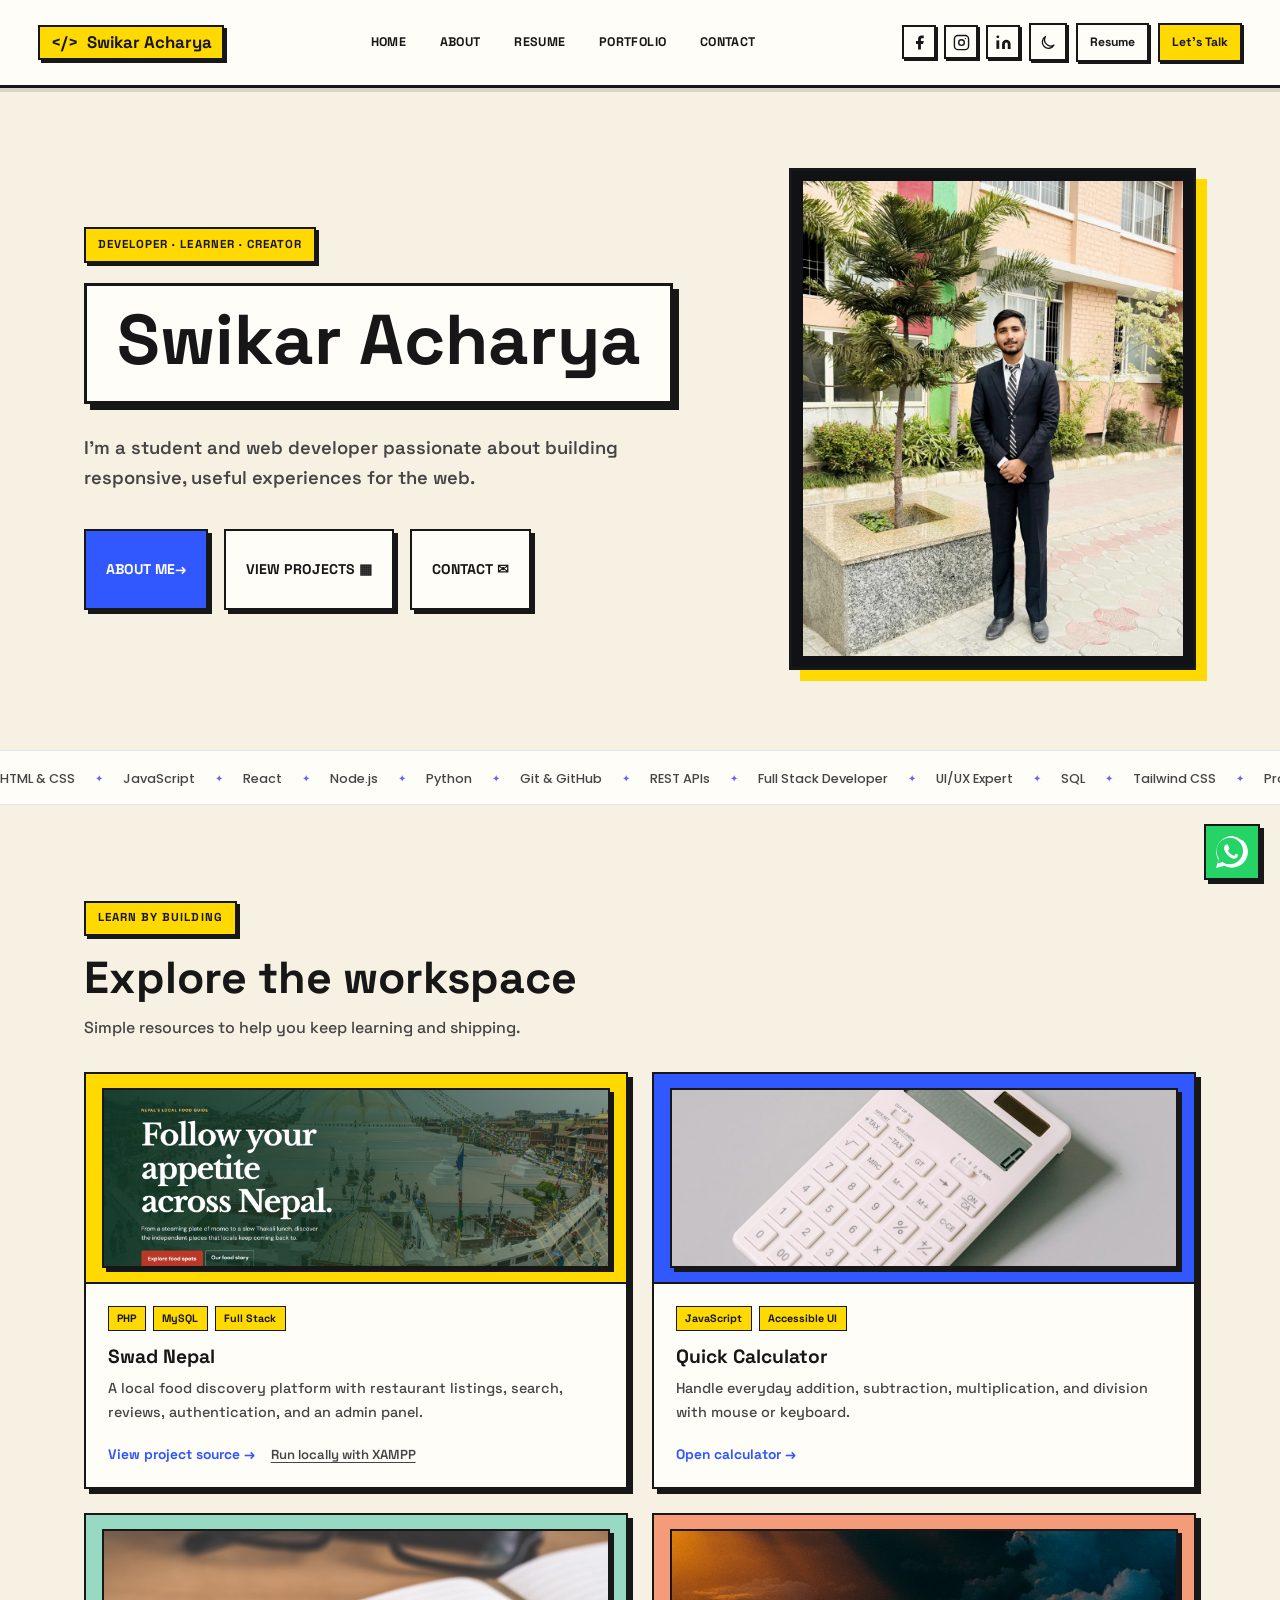
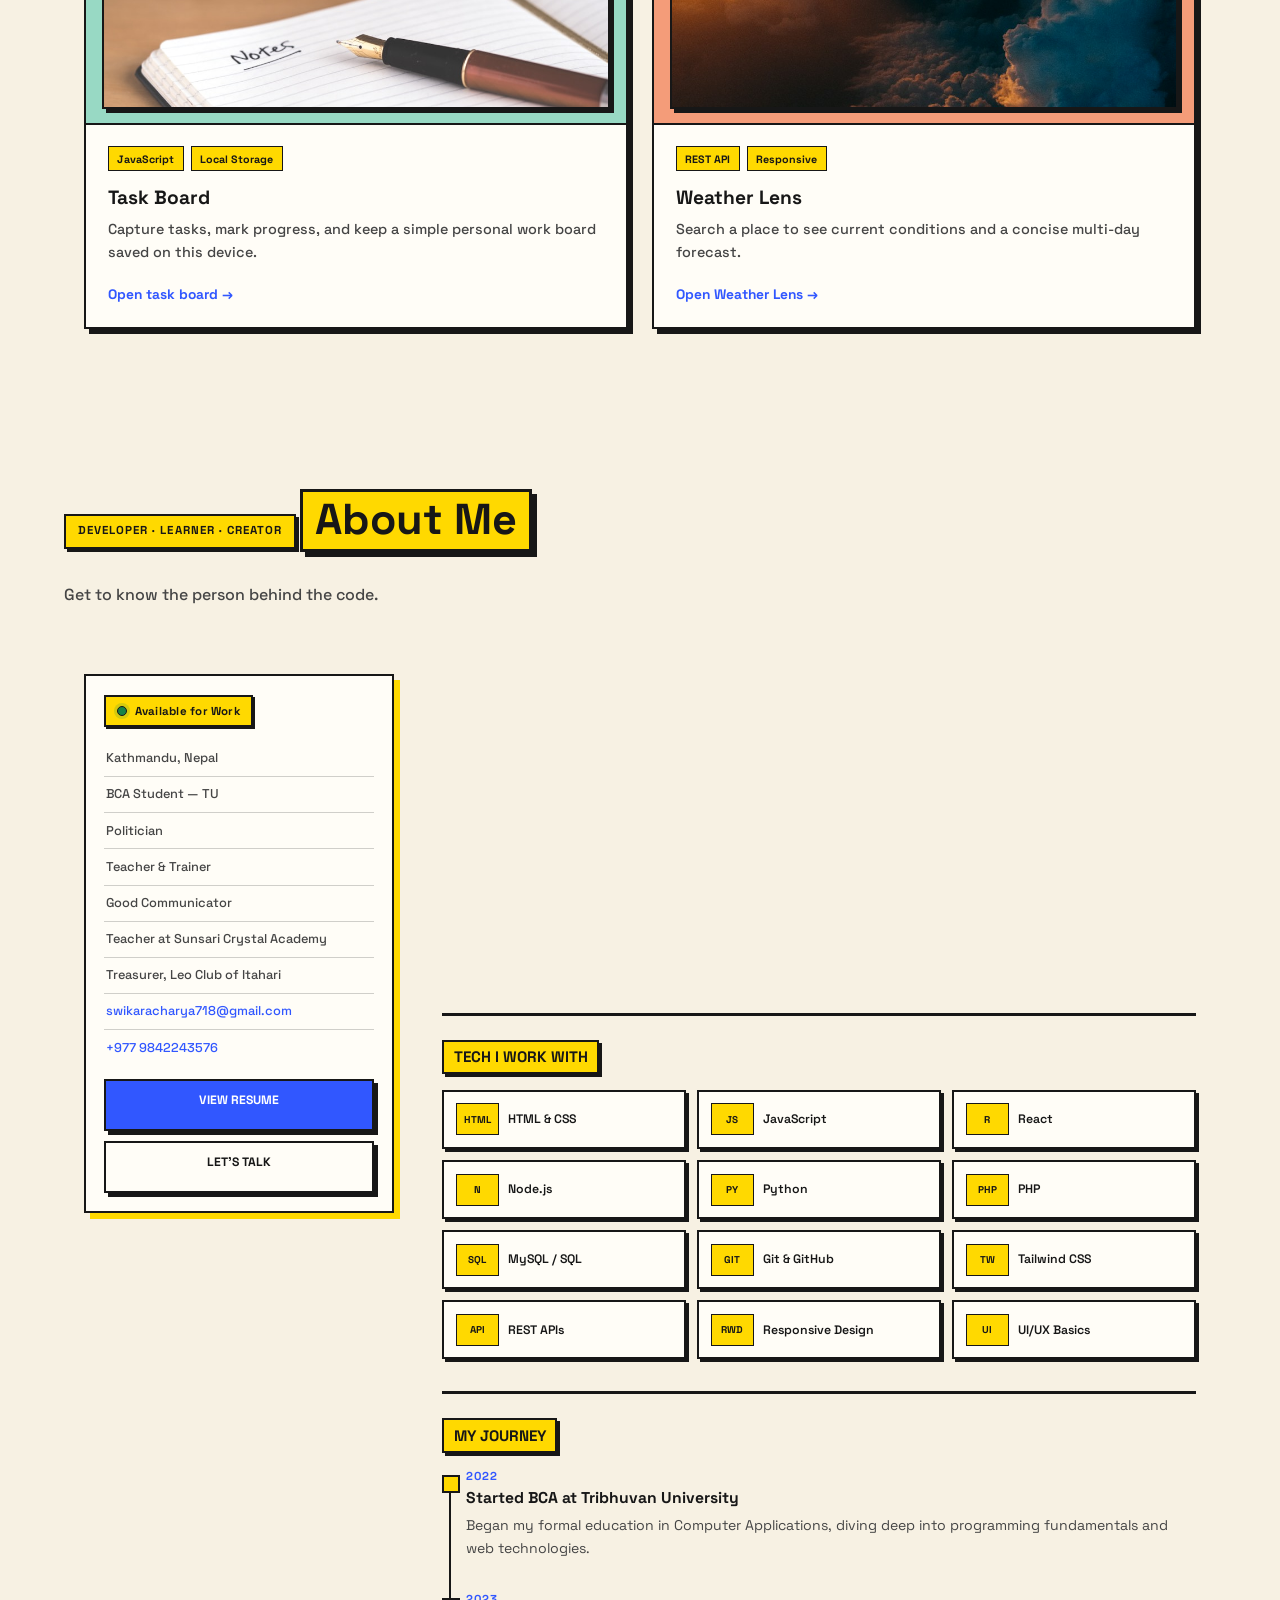
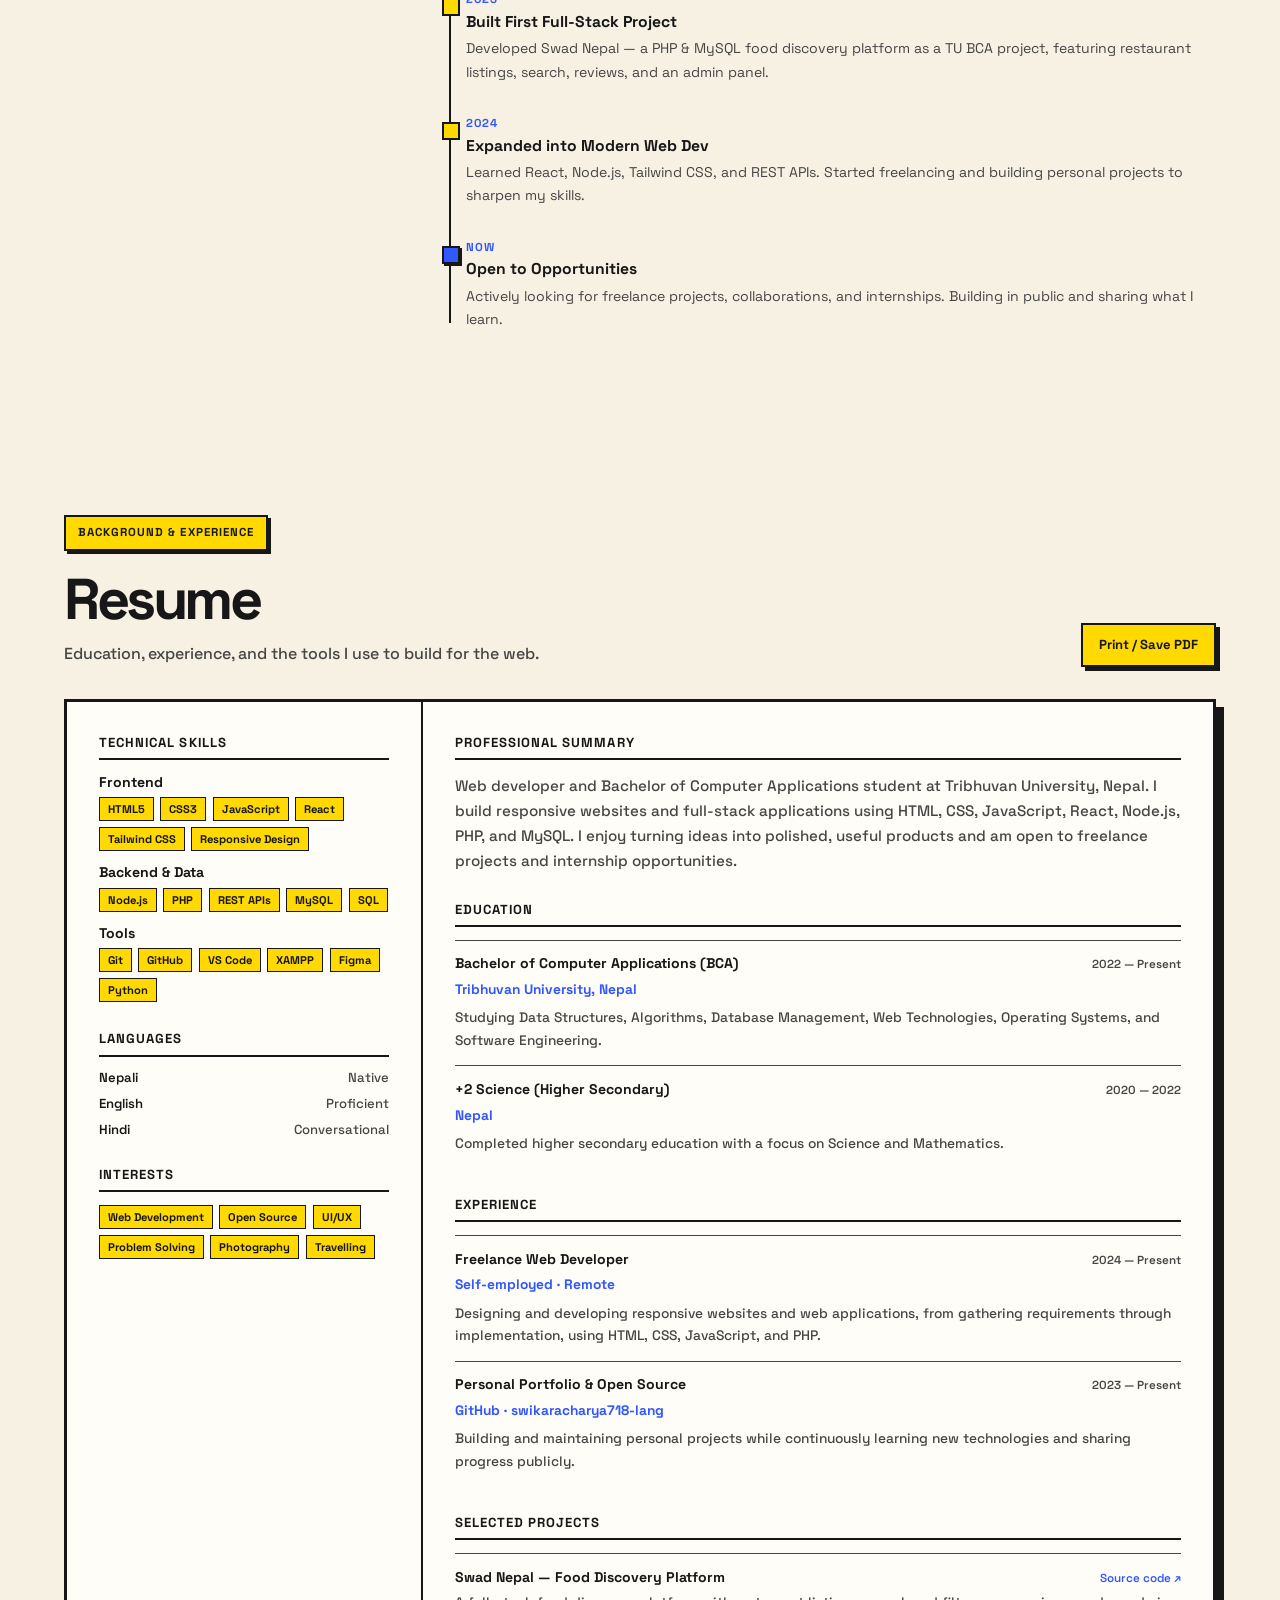
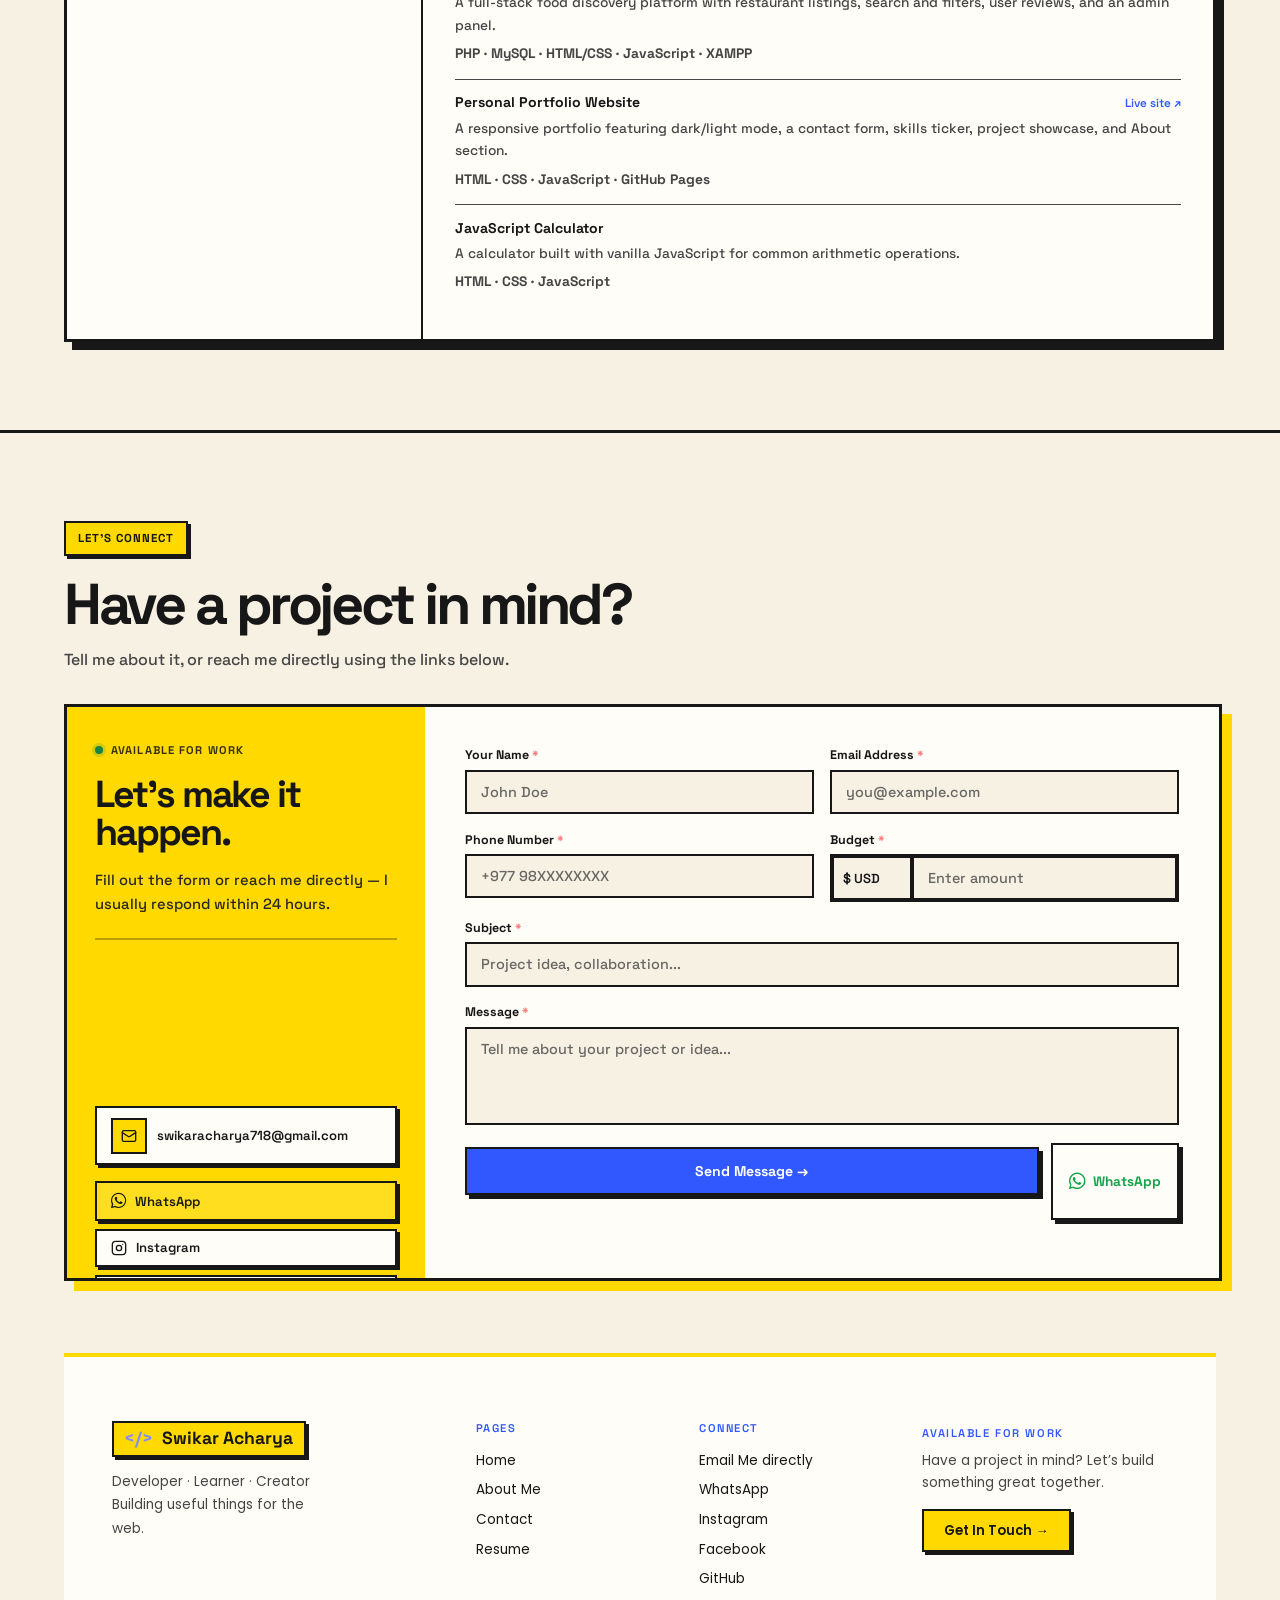
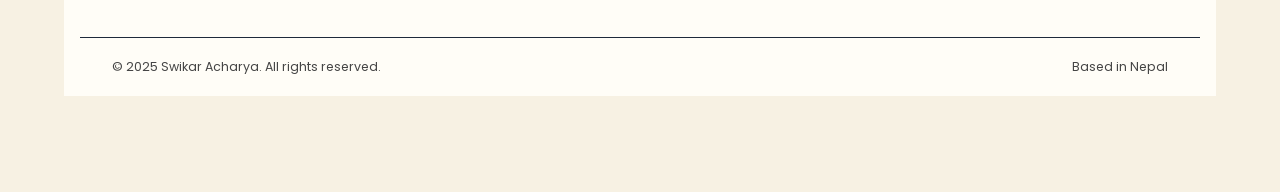
==== commit 1540c46d: "Polish project previews and clean portfolio URLs Co-authored-by: Copilot <223556219+Copilot@users.no" ====
--- a/index.html
+++ b/index.html
@@ -6,6 +6,12 @@
   <meta name="viewport" content="width=device-width, initial-scale=1.0">
   <meta name="description" content="Personal website of Swikar Acharya.">
   <title>Swikar Acharya</title>
+  <link rel="canonical" href="https://swikaracharya.com.np/">
+  <script>
+    if (window.location.pathname.toLowerCase() === '/index.html') {
+      window.history.replaceState(null, '', `/${window.location.search}${window.location.hash}`);
+    }
+  </script>
   <link rel="stylesheet" href="style.css">
   <link rel="stylesheet" href="about.css">
   <link rel="stylesheet" href="neubrutalism.css">
@@ -18,7 +24,7 @@
 <body>
   <header>
     <nav class="dev-navbar" aria-label="Primary navigation">
-      <a href="index.html" class="nav-brand" aria-label="Swikar Acharya home">
+      <a href="/" class="nav-brand" aria-label="Swikar Acharya home">
         <span class="code-icon" aria-hidden="true">&lt;/&gt;</span>
         <span>Swikar Acharya</span>
       </a>
@@ -143,55 +149,42 @@
 
         <article class="project-card">
           <div class="project-card-top calc">
-            <div class="calc-preview">
-              <div class="calc-screen">1,250</div>
-              <div class="calc-keys"><span>AC</span><span class="k-op">/</span><span class="k-op">&times;</span><span
-                  class="k-accent">=</span><span class="k-wide">7 8 9</span></div>
-            </div>
+            <img class="project-preview-image" src="assets/calculator-project.jpg"
+              alt="Calculator and notes on a desk, previewing the quick calculator project" loading="lazy">
           </div>
           <div class="project-card-body">
             <div class="project-tags"><span>JavaScript</span><span>Accessible UI</span></div>
             <h3>Quick Calculator</h3>
             <p>Handle everyday addition, subtraction, multiplication, and division with mouse or keyboard.</p>
-            <div class="project-card-footer"><a class="project-link" href="projects/calculator.html">Open calculator &rarr;</a>
+            <div class="project-card-footer"><a class="project-link" href="/projects/calculator/">Open calculator &rarr;</a>
             </div>
           </div>
         </article>
 
         <article class="project-card">
           <div class="project-card-top notes">
-            <div class="project-mockup">
-              <div class="mockup-content">
-                <div class="mockup-logo">TB</div>
-                <p class="mockup-title">Task Board</p>
-                <p class="mockup-sub">Plan. Focus. Ship.</p>
-              </div>
-            </div>
+            <img class="project-preview-image" src="assets/task-board-project.jpg"
+              alt="Notebook and pen on a desk, previewing the task board project" loading="lazy">
           </div>
           <div class="project-card-body">
             <div class="project-tags"><span>JavaScript</span><span>Local Storage</span></div>
             <h3>Task Board</h3>
             <p>Capture tasks, mark progress, and keep a simple personal work board saved on this device.</p>
-            <div class="project-card-footer"><a class="project-link" href="projects/task-board.html">Open task board &rarr;</a>
+            <div class="project-card-footer"><a class="project-link" href="/projects/task-board/">Open task board &rarr;</a>
             </div>
           </div>
         </article>
 
         <article class="project-card">
           <div class="project-card-top weather">
-            <div class="project-mockup">
-              <div class="mockup-content">
-                <div class="mockup-logo">WL</div>
-                <p class="mockup-title">Weather Lens</p>
-                <p class="mockup-sub">A calmer forecast view</p>
-              </div>
-            </div>
+            <img class="project-preview-image" src="assets/weather-lens-project.jpg"
+              alt="Clouds over a landscape, previewing the Weather Lens forecast project" loading="lazy">
           </div>
           <div class="project-card-body">
             <div class="project-tags"><span>REST API</span><span>Responsive</span></div>
             <h3>Weather Lens</h3>
             <p>Search a place to see current conditions and a concise multi-day forecast.</p>
-            <div class="project-card-footer"><a class="project-link" href="projects/weather-lens.html">Open Weather Lens &rarr;</a>
+            <div class="project-card-footer"><a class="project-link" href="/projects/weather-lens/">Open Weather Lens &rarr;</a>
             </div>
           </div>
         </article>
@@ -520,7 +513,7 @@
   <footer class="site-footer">
     <div class="footer-inner">
       <div class="footer-brand">
-        <a href="index.html" class="nav-brand">
+        <a href="/" class="nav-brand">
           <span class="code-icon">&lt;/&gt;</span>
           <span>Swikar Acharya</span>
         </a>
--- a/neubrutalism.css
+++ b/neubrutalism.css
@@ -844,9 +844,10 @@
 }
 
 .site-footer {
-    background: var(--neo-ink);
+    margin-top: clamp(2.5rem, 6vw, 4.5rem);
+    background: var(--neo-paper);
     border-top: 4px solid var(--neo-yellow);
-    color: var(--page-bg);
+    color: var(--text-primary);
 }
 
 .site-footer .nav-brand {
@@ -856,27 +857,27 @@
 .footer-brand p,
 .footer-cta p,
 .footer-bottom {
-    color: var(--page-bg);
+    color: var(--text-muted);
 }
 
 .footer-links-title {
-    color: var(--neo-yellow);
+    color: var(--neo-blue);
     font-family: "Space Grotesk", sans-serif;
 }
 
 .footer-links a {
-    color: var(--page-bg);
+    color: var(--text-primary);
 }
 
 .footer-links a:hover {
-    color: var(--neo-yellow);
+    color: var(--neo-blue);
 }
 
 .footer-cta-btn {
     background: var(--neo-yellow);
-    border: 2px solid var(--page-bg);
-    border-radius: 0;
-    box-shadow: 3px 3px 0 var(--page-bg);
+    border: 2px solid var(--neo-ink);
+    border-radius: 0;
+    box-shadow: 3px 3px 0 var(--neo-shadow-color);
     color: #171717;
 }
 
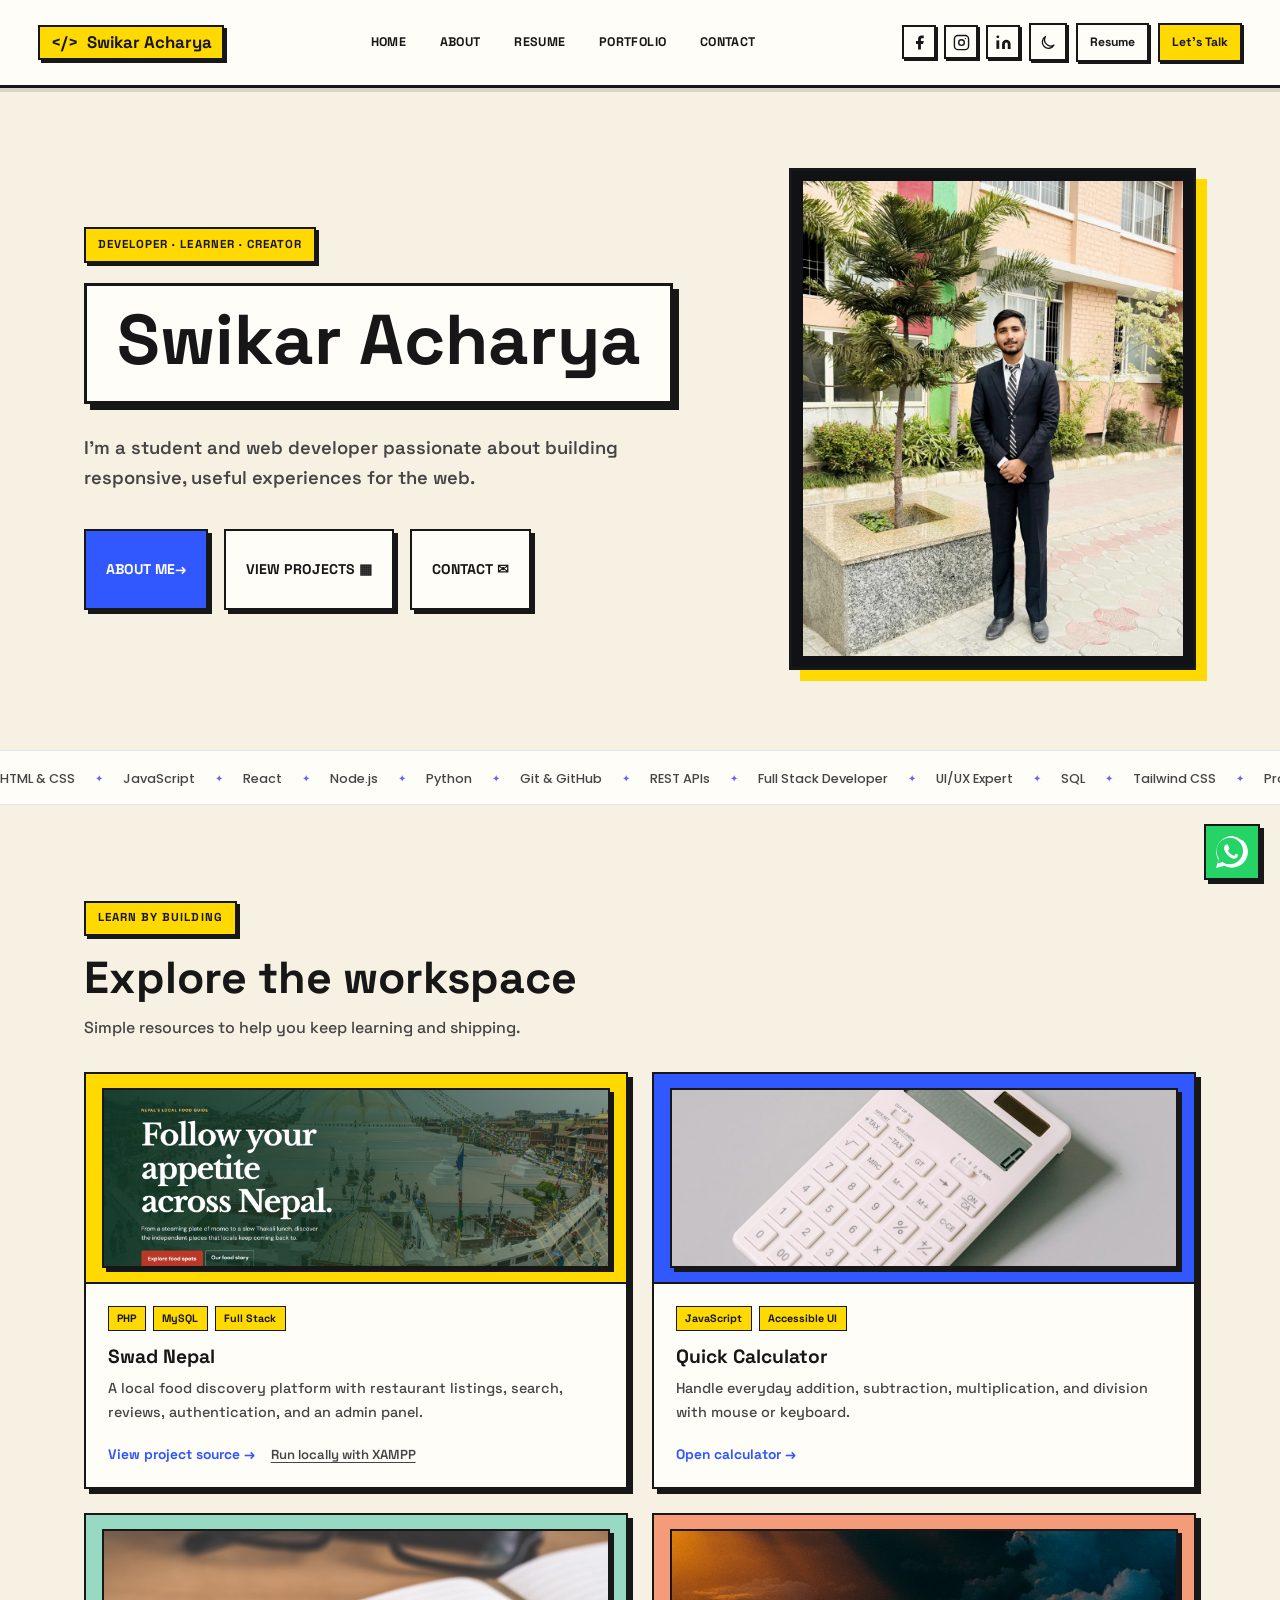
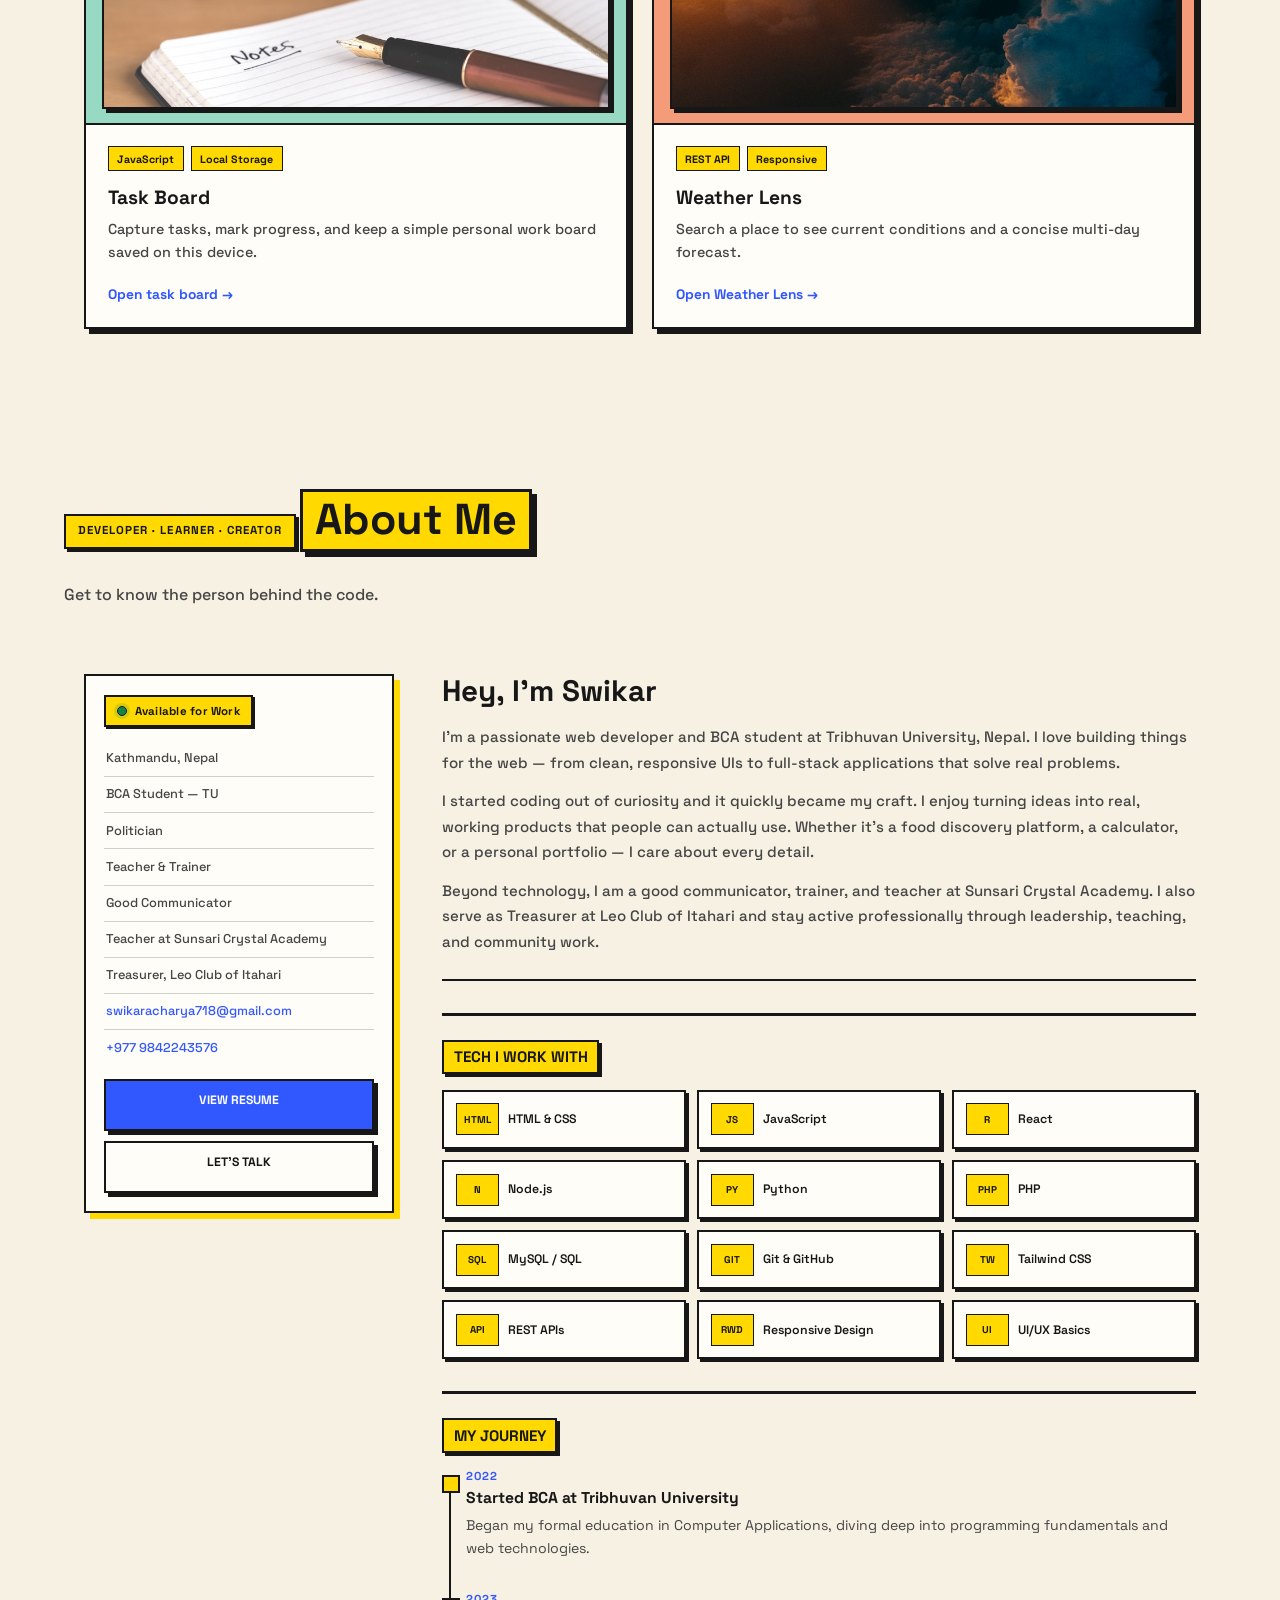
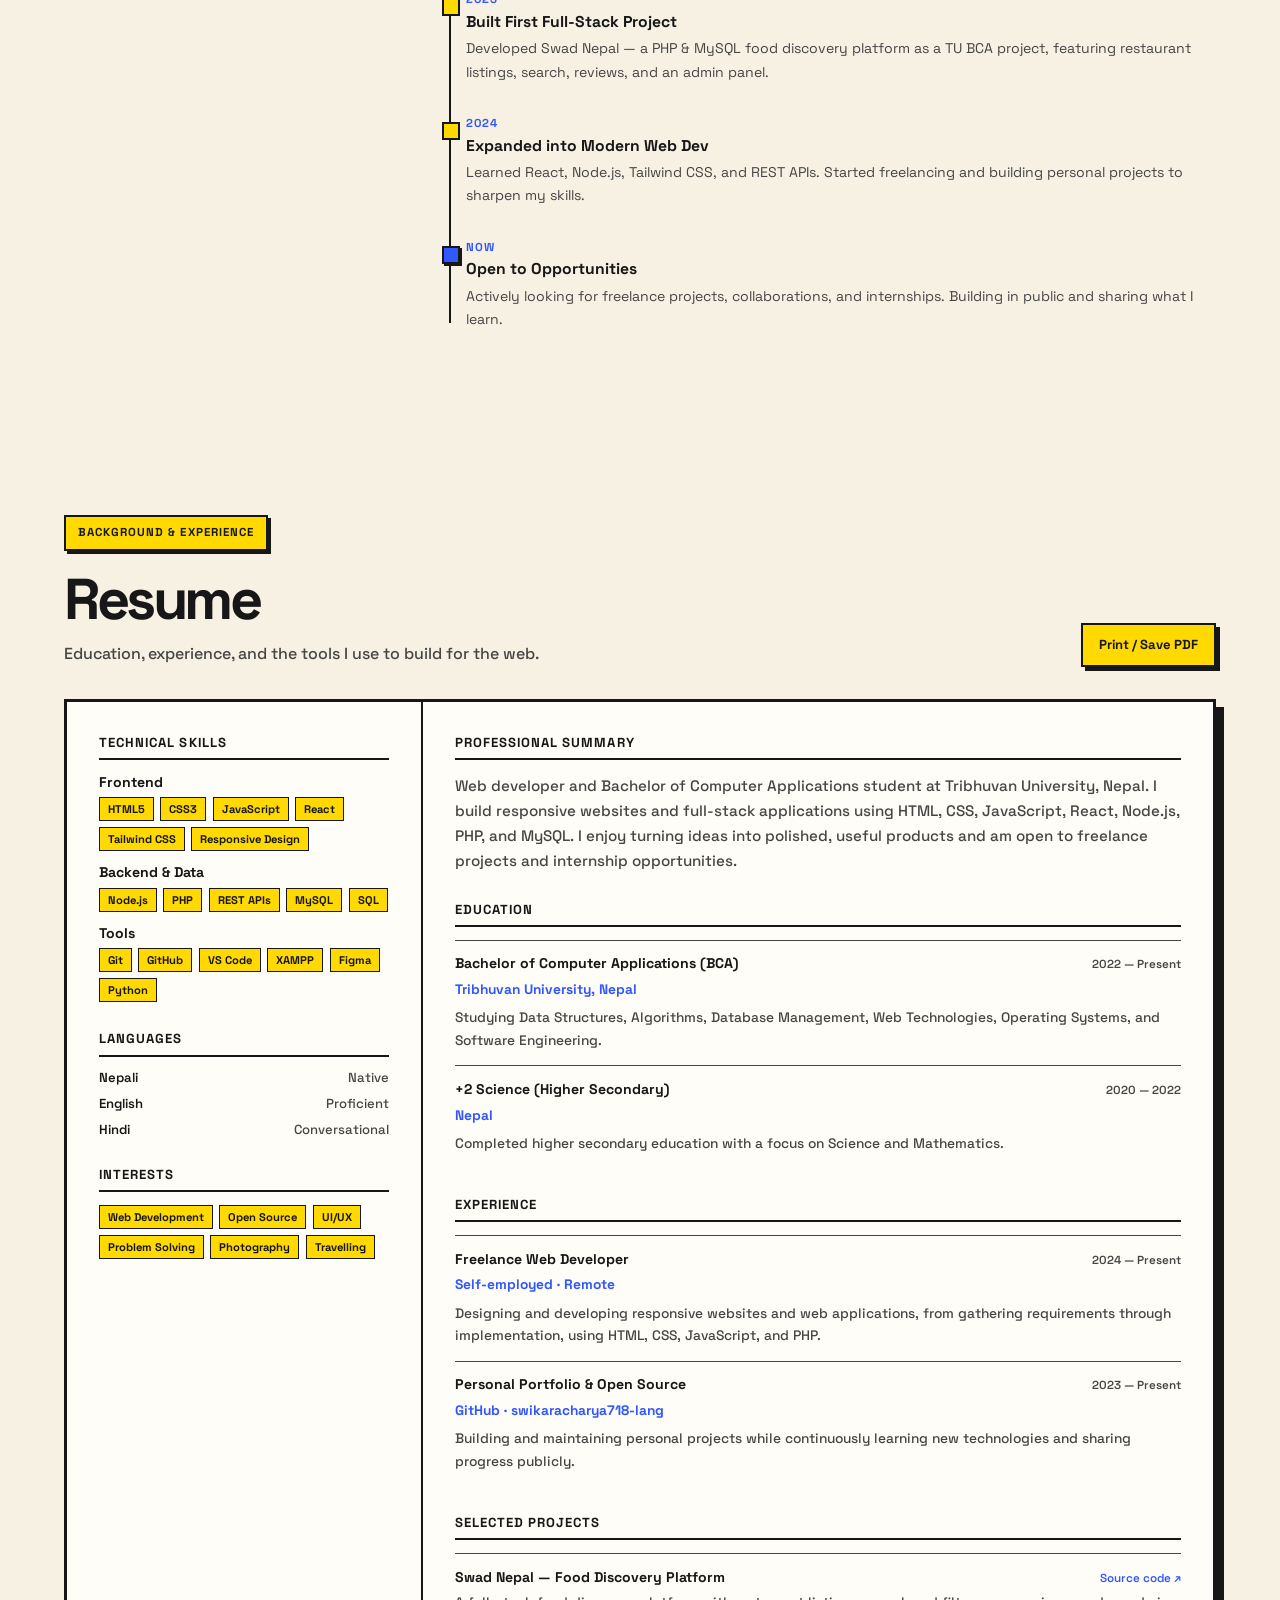
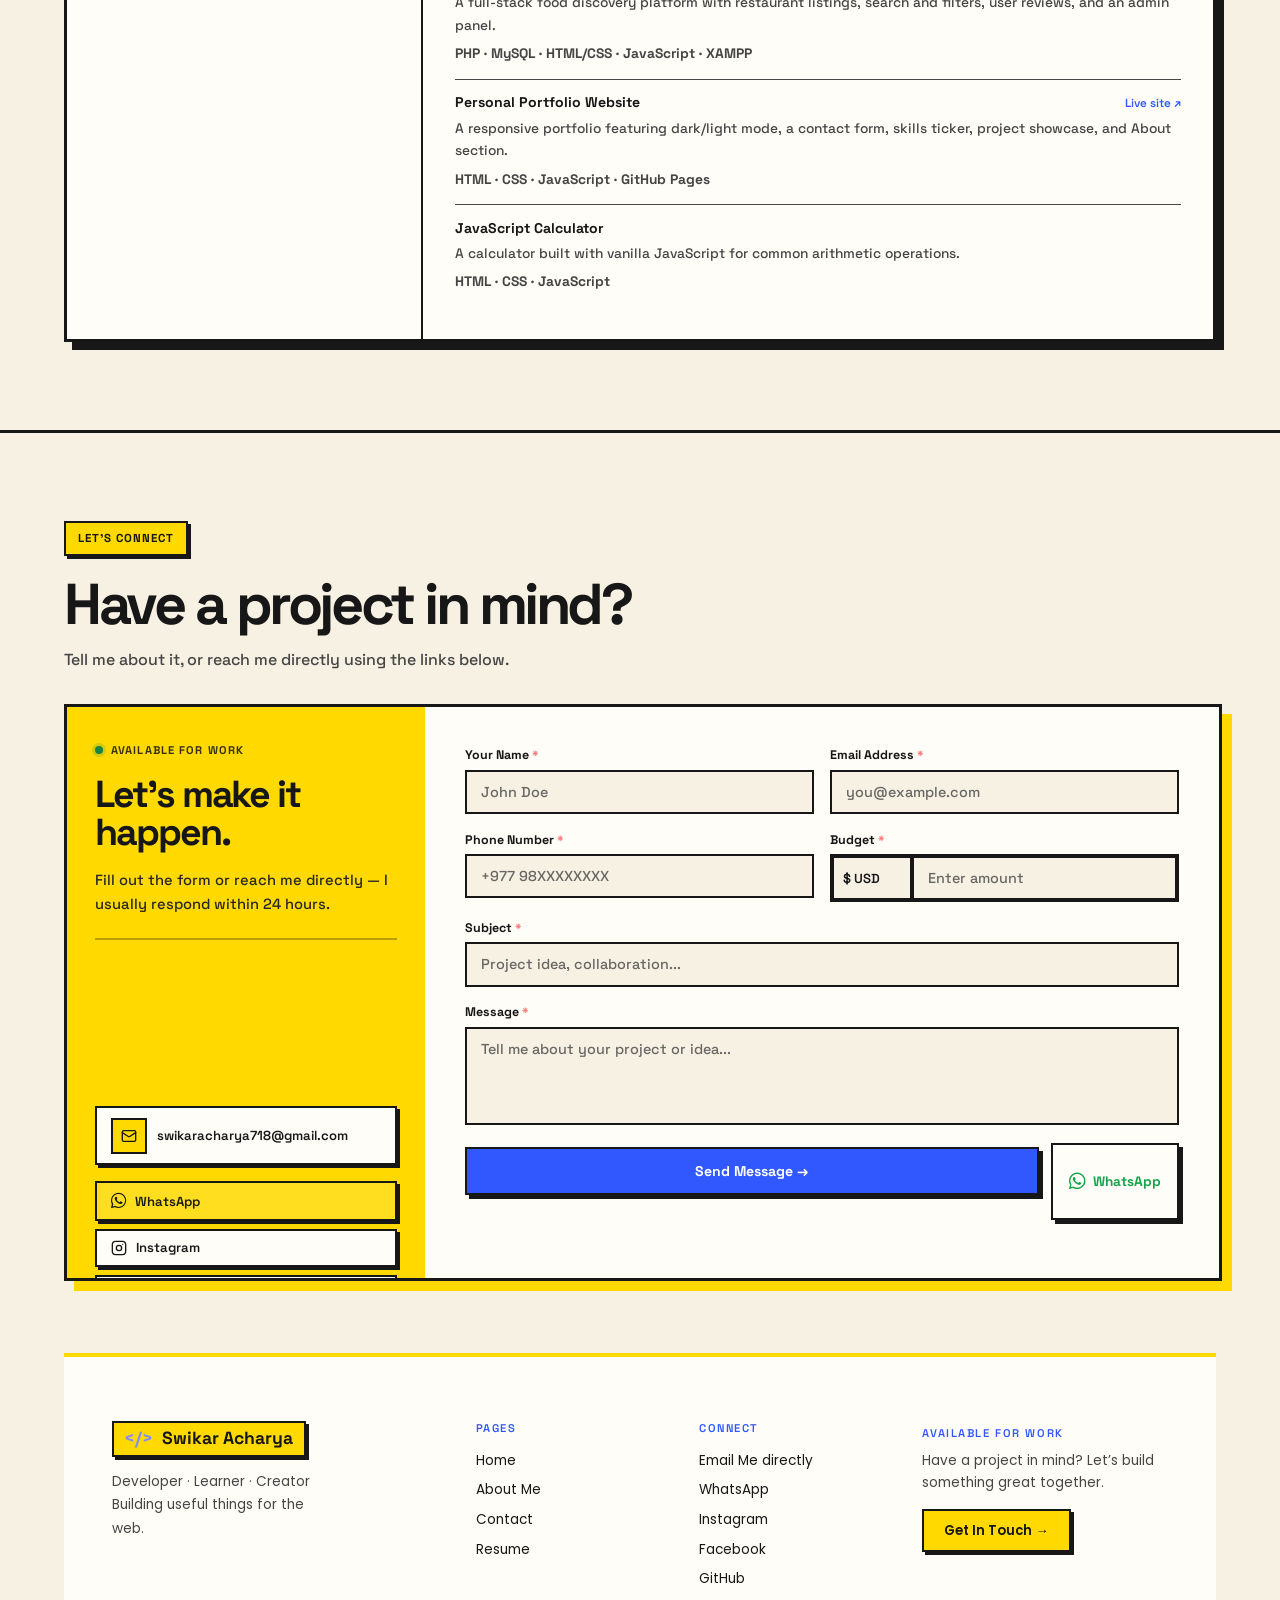
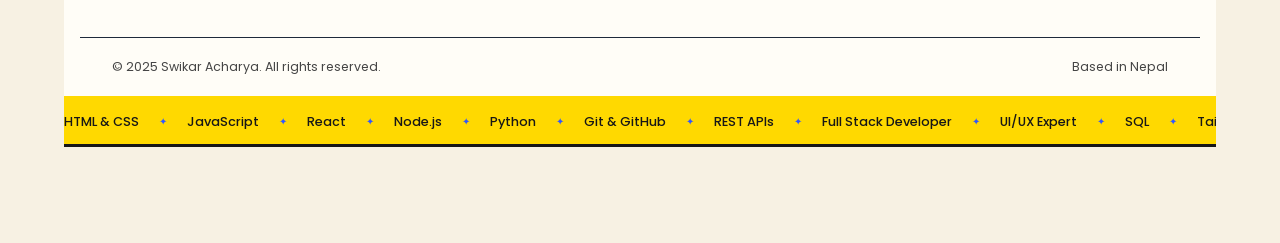
==== commit aed6df8f: "Add rolling skills ticker after footer Co-authored-by: Copilot <223556219+Copilot@users.noreply.gith" ====
--- a/index.html
+++ b/index.html
@@ -546,6 +546,35 @@
     </div>
   </footer>
 
+  <section class="skills-ticker footer-skills-ticker" aria-label="Skills and technologies">
+    <div class="skills-track" aria-hidden="true">
+      <span>HTML &amp; CSS</span><span class="ticker-dot">✦</span>
+      <span>JavaScript</span><span class="ticker-dot">✦</span>
+      <span>React</span><span class="ticker-dot">✦</span>
+      <span>Node.js</span><span class="ticker-dot">✦</span>
+      <span>Python</span><span class="ticker-dot">✦</span>
+      <span>Git &amp; GitHub</span><span class="ticker-dot">✦</span>
+      <span>REST APIs</span><span class="ticker-dot">✦</span>
+      <span>Full Stack Developer</span><span class="ticker-dot">✦</span>
+      <span>UI/UX Expert</span><span class="ticker-dot">✦</span>
+      <span>SQL</span><span class="ticker-dot">✦</span>
+      <span>Tailwind CSS</span><span class="ticker-dot">✦</span>
+      <span>Problem Solving</span><span class="ticker-dot">✦</span>
+      <span>HTML &amp; CSS</span><span class="ticker-dot">✦</span>
+      <span>JavaScript</span><span class="ticker-dot">✦</span>
+      <span>React</span><span class="ticker-dot">✦</span>
+      <span>Node.js</span><span class="ticker-dot">✦</span>
+      <span>Python</span><span class="ticker-dot">✦</span>
+      <span>Git &amp; GitHub</span><span class="ticker-dot">✦</span>
+      <span>REST APIs</span><span class="ticker-dot">✦</span>
+      <span>Full Stack Developer</span><span class="ticker-dot">✦</span>
+      <span>UI/UX Expert</span><span class="ticker-dot">✦</span>
+      <span>SQL</span><span class="ticker-dot">✦</span>
+      <span>Tailwind CSS</span><span class="ticker-dot">✦</span>
+      <span>Problem Solving</span><span class="ticker-dot">✦</span>
+    </div>
+  </section>
+
   <script src="theme.js"></script>
   <script>
     const form = document.getElementById('contactForm');
--- a/neubrutalism.css
+++ b/neubrutalism.css
@@ -850,6 +850,22 @@
     color: var(--text-primary);
 }
 
+.footer-skills-ticker {
+    margin-top: 0;
+    padding-block: .85rem;
+    border: 0;
+    border-bottom: 3px solid var(--neo-ink);
+    background: var(--neo-yellow);
+}
+
+.footer-skills-ticker .skills-track {
+    color: #171717;
+}
+
+.footer-skills-ticker .ticker-dot {
+    color: var(--neo-blue);
+}
+
 .site-footer .nav-brand {
     color: #171717;
 }
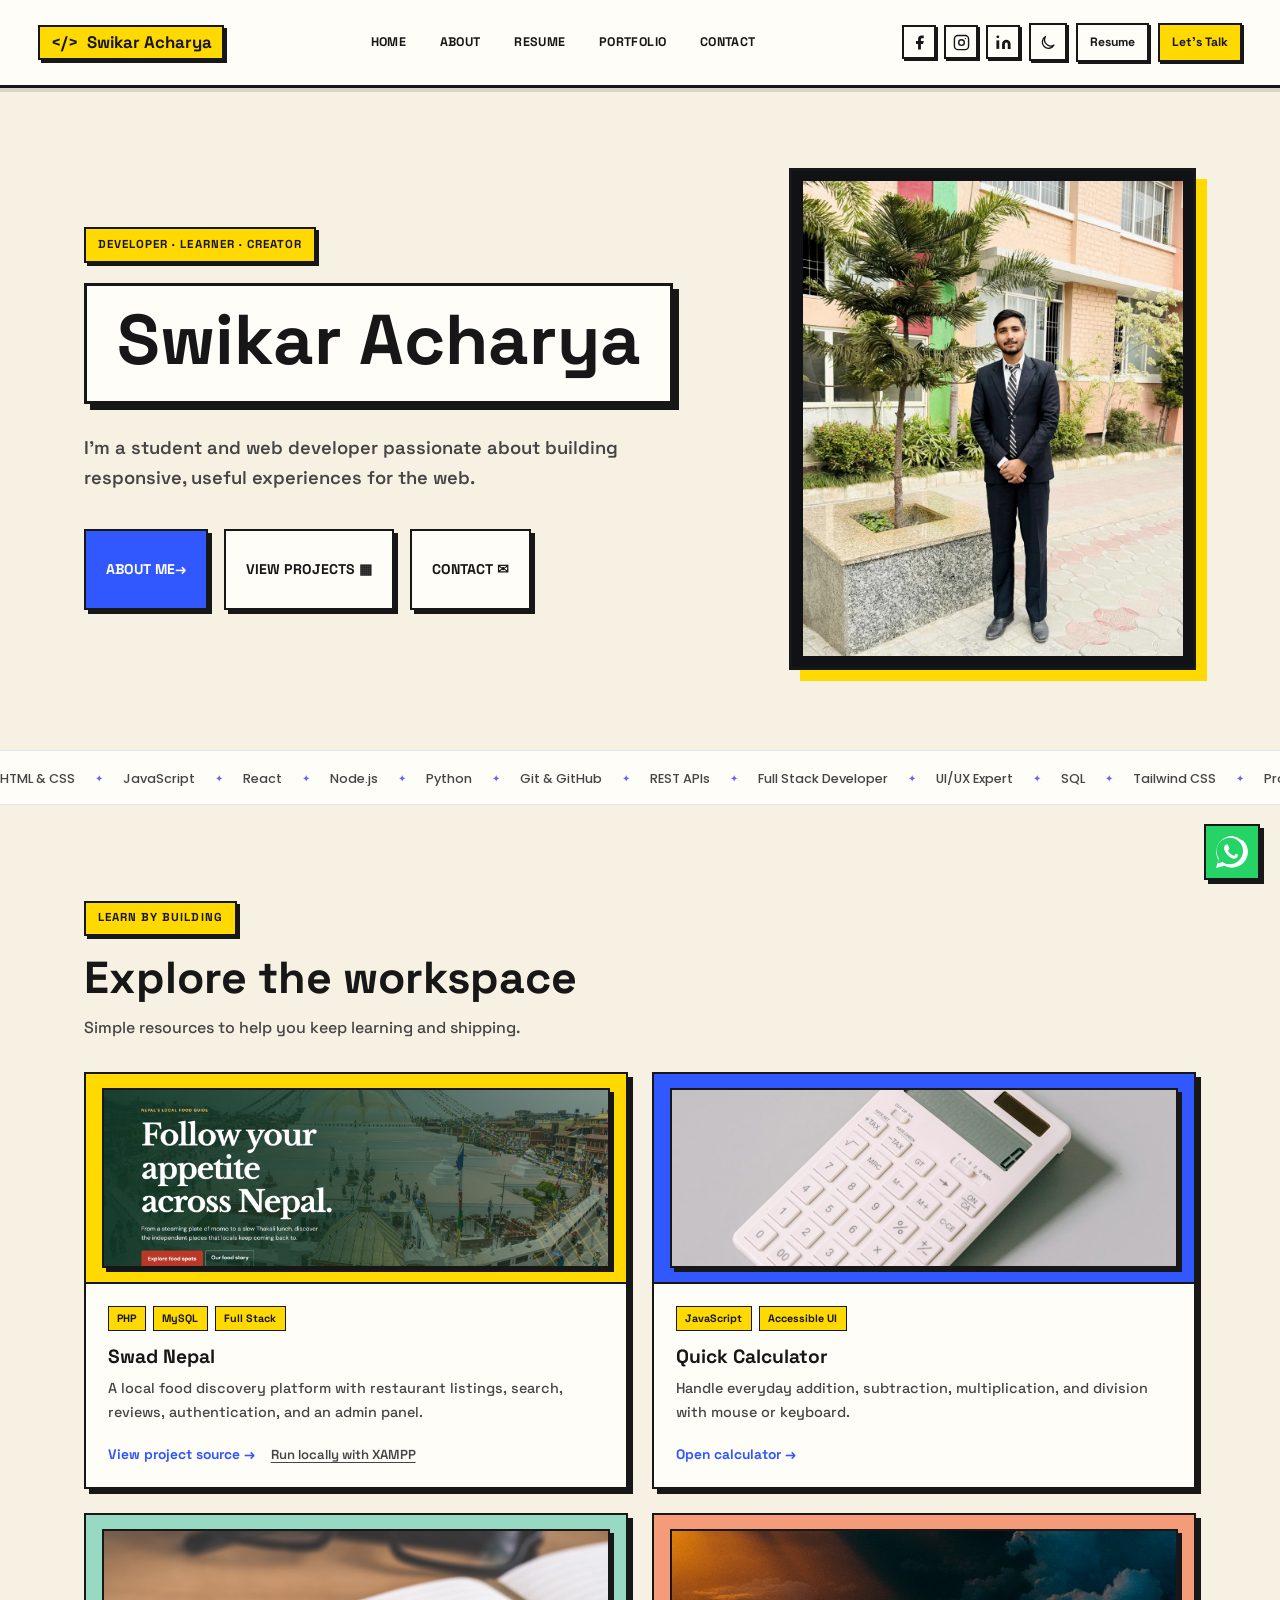
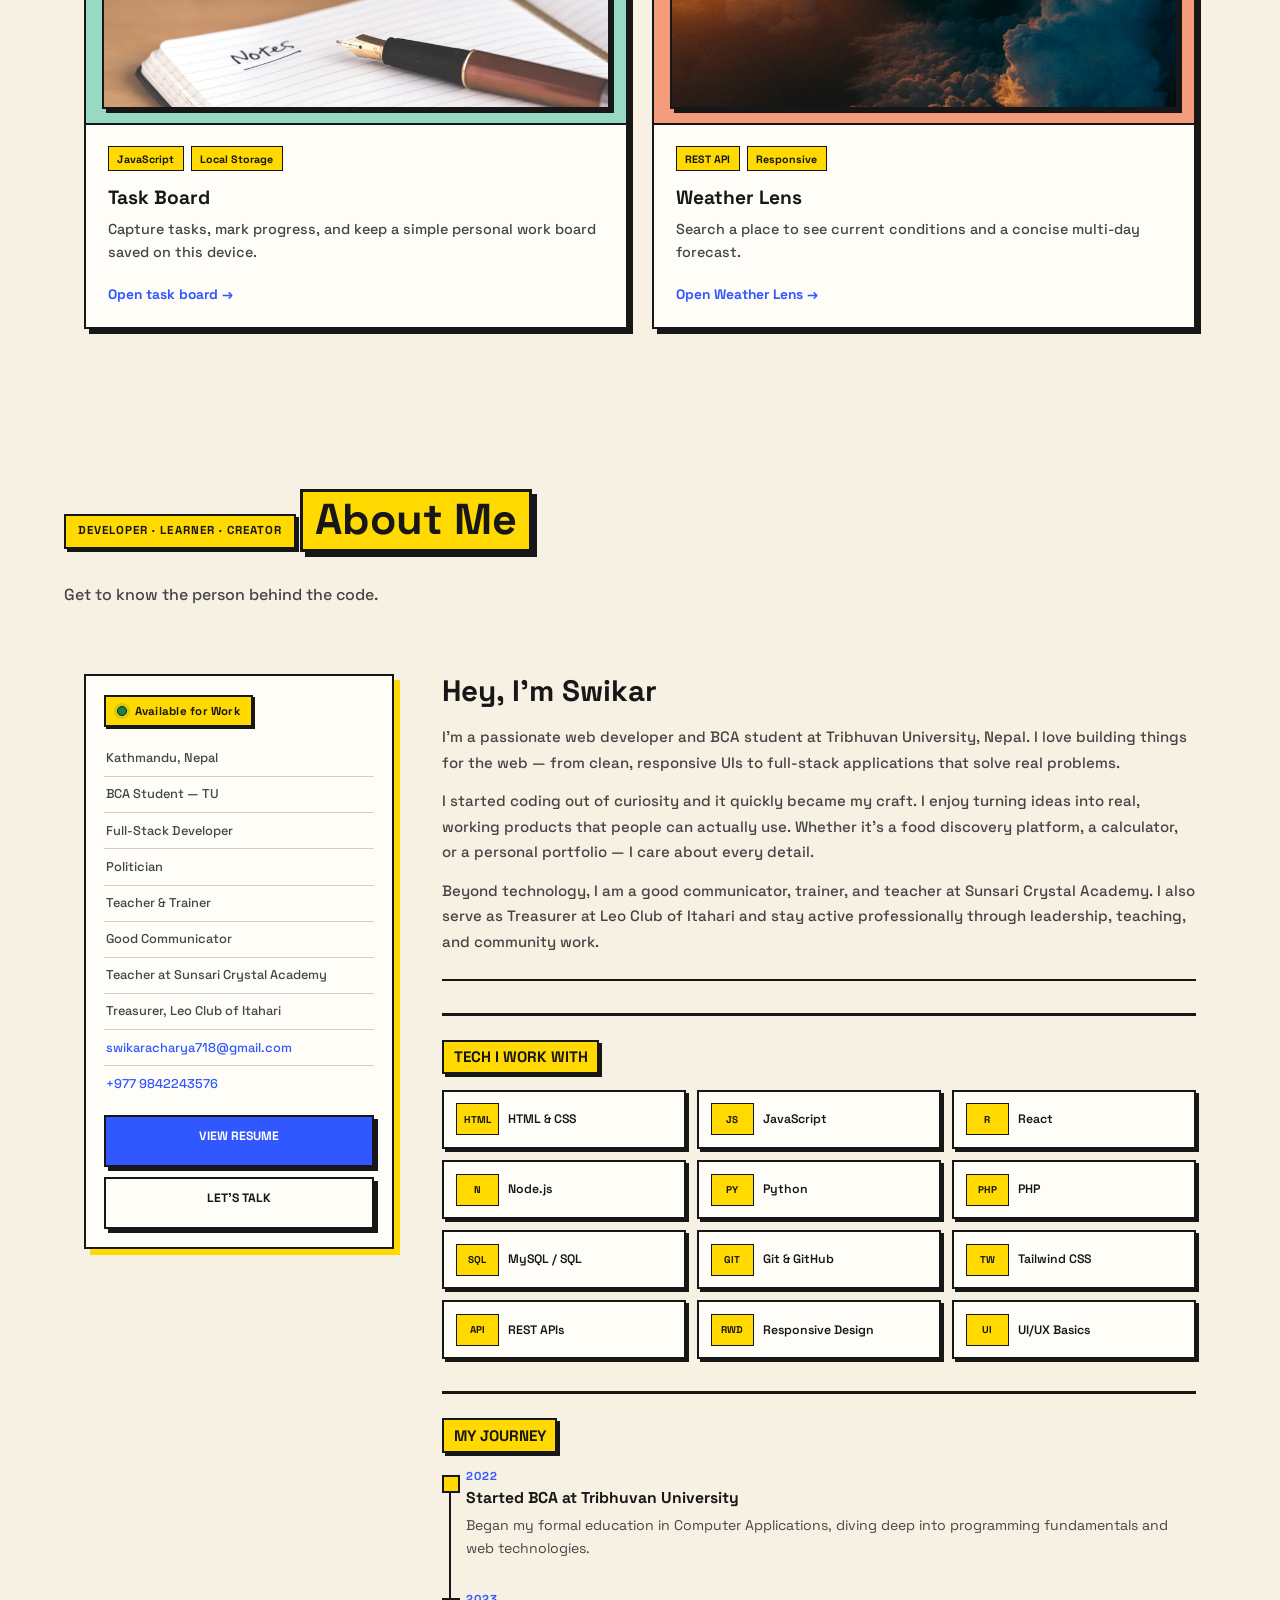
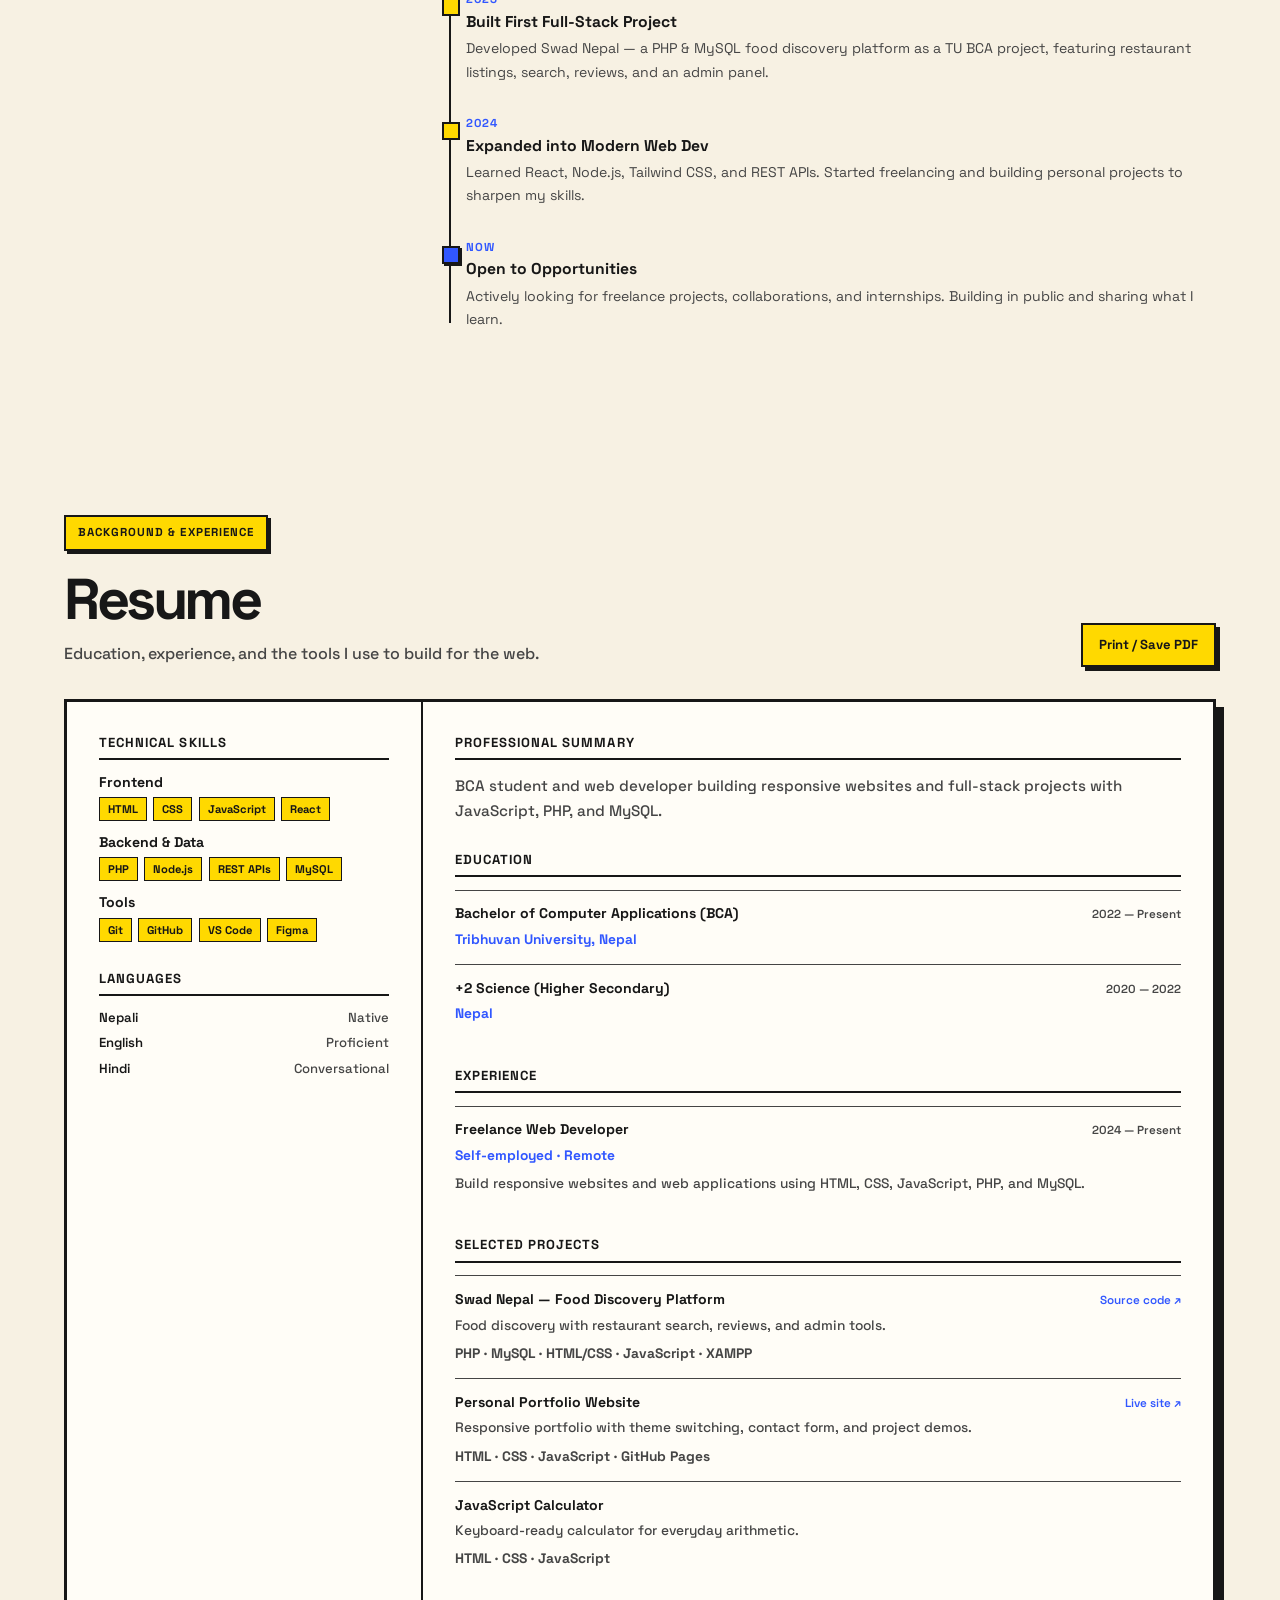
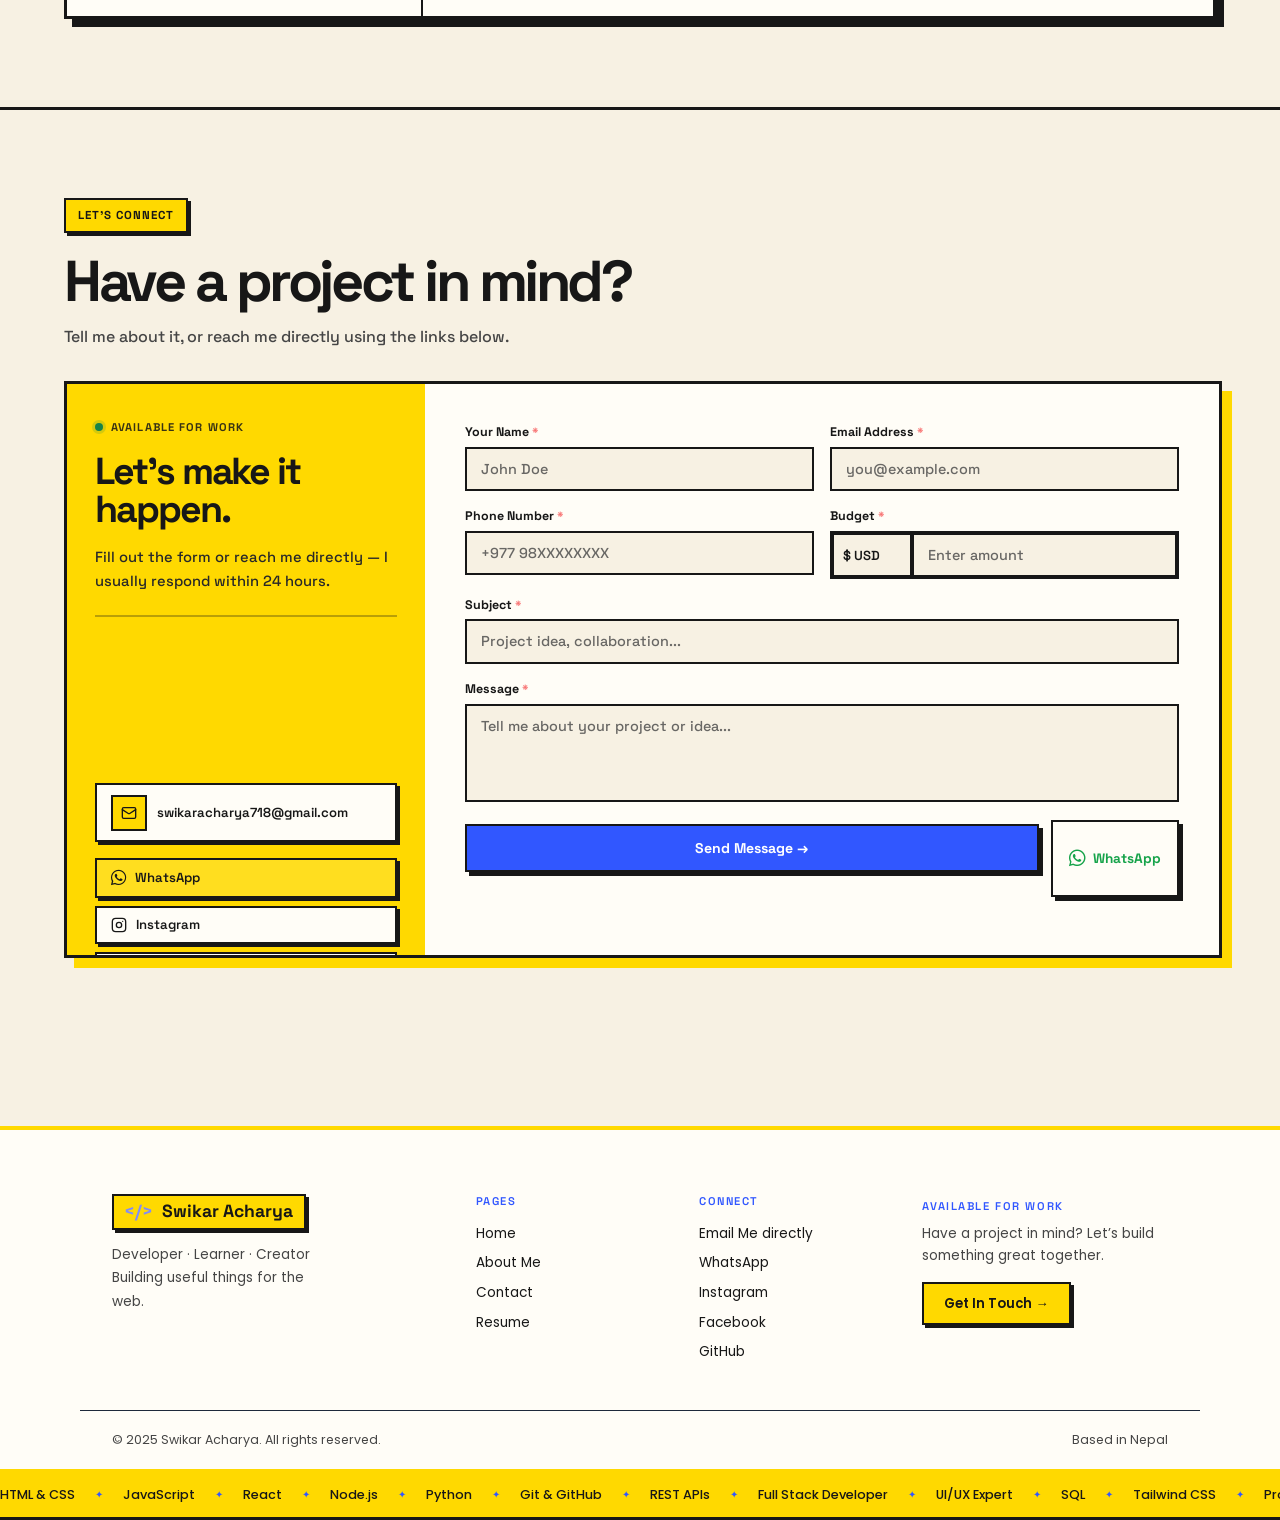
==== commit 745fb257: "Polish portfolio navigation and resume Co-authored-by: Copilot <223556219+Copilot@users.noreply.gith" ====
--- a/index.html
+++ b/index.html
@@ -207,6 +207,7 @@
             <div class="about-info-card">
               <div class="about-info-row"><span>Kathmandu, Nepal</span></div>
               <div class="about-info-row"><span>BCA Student &mdash; TU</span></div>
+              <div class="about-info-row"><span>Full-Stack Developer</span></div>
               <div class="about-info-row"><span>Politician</span></div>
               <div class="about-info-row"><span>Teacher &amp; Trainer</span></div>
               <div class="about-info-row"><span>Good Communicator</span></div>
@@ -327,11 +328,11 @@
           <section class="resume-block">
             <h3>Technical Skills</h3>
             <h4>Frontend</h4>
-            <p class="resume-tags"><span>HTML5</span><span>CSS3</span><span>JavaScript</span><span>React</span><span>Tailwind CSS</span><span>Responsive Design</span></p>
+            <p class="resume-tags"><span>HTML</span><span>CSS</span><span>JavaScript</span><span>React</span></p>
             <h4>Backend &amp; Data</h4>
-            <p class="resume-tags"><span>Node.js</span><span>PHP</span><span>REST APIs</span><span>MySQL</span><span>SQL</span></p>
+            <p class="resume-tags"><span>PHP</span><span>Node.js</span><span>REST APIs</span><span>MySQL</span></p>
             <h4>Tools</h4>
-            <p class="resume-tags"><span>Git</span><span>GitHub</span><span>VS Code</span><span>XAMPP</span><span>Figma</span><span>Python</span></p>
+            <p class="resume-tags"><span>Git</span><span>GitHub</span><span>VS Code</span><span>Figma</span></p>
           </section>
           <section class="resume-block">
             <h3>Languages</h3>
@@ -341,16 +342,12 @@
               <li><span>Hindi</span><span>Conversational</span></li>
             </ul>
           </section>
-          <section class="resume-block">
-            <h3>Interests</h3>
-            <p class="resume-tags"><span>Web Development</span><span>Open Source</span><span>UI/UX</span><span>Problem Solving</span><span>Photography</span><span>Travelling</span></p>
-          </section>
         </aside>
 
         <div class="resume-main">
           <section class="resume-block">
             <h3>Professional Summary</h3>
-            <p class="resume-summary">Web developer and Bachelor of Computer Applications student at Tribhuvan University, Nepal. I build responsive websites and full-stack applications using HTML, CSS, JavaScript, React, Node.js, PHP, and MySQL. I enjoy turning ideas into polished, useful products and am open to freelance projects and internship opportunities.</p>
+            <p class="resume-summary">BCA student and web developer building responsive websites and full-stack projects with JavaScript, PHP, and MySQL.</p>
           </section>
 
           <section class="resume-block">
@@ -358,12 +355,10 @@
             <article class="resume-entry">
               <div class="resume-entry-heading"><h4>Bachelor of Computer Applications (BCA)</h4><span>2022 — Present</span></div>
               <p class="resume-entry-sub">Tribhuvan University, Nepal</p>
-              <p>Studying Data Structures, Algorithms, Database Management, Web Technologies, Operating Systems, and Software Engineering.</p>
             </article>
             <article class="resume-entry">
               <div class="resume-entry-heading"><h4>+2 Science (Higher Secondary)</h4><span>2020 — 2022</span></div>
               <p class="resume-entry-sub">Nepal</p>
-              <p>Completed higher secondary education with a focus on Science and Mathematics.</p>
             </article>
           </section>
 
@@ -372,12 +367,7 @@
             <article class="resume-entry">
               <div class="resume-entry-heading"><h4>Freelance Web Developer</h4><span>2024 — Present</span></div>
               <p class="resume-entry-sub">Self-employed · Remote</p>
-              <p>Designing and developing responsive websites and web applications, from gathering requirements through implementation, using HTML, CSS, JavaScript, and PHP.</p>
-            </article>
-            <article class="resume-entry">
-              <div class="resume-entry-heading"><h4>Personal Portfolio &amp; Open Source</h4><span>2023 — Present</span></div>
-              <p class="resume-entry-sub">GitHub · swikaracharya718-lang</p>
-              <p>Building and maintaining personal projects while continuously learning new technologies and sharing progress publicly.</p>
+              <p>Build responsive websites and web applications using HTML, CSS, JavaScript, PHP, and MySQL.</p>
             </article>
           </section>
 
@@ -385,17 +375,17 @@
             <h3>Selected Projects</h3>
             <article class="resume-project">
               <div class="resume-entry-heading"><h4>Swad Nepal — Food Discovery Platform</h4><a href="https://github.com/swikaracharya718-lang/Swad-Nepal-original" target="_blank" rel="noopener">Source code ↗</a></div>
-              <p>A full-stack food discovery platform with restaurant listings, search and filters, user reviews, and an admin panel.</p>
+              <p>Food discovery with restaurant search, reviews, and admin tools.</p>
               <p class="resume-project-tags">PHP · MySQL · HTML/CSS · JavaScript · XAMPP</p>
             </article>
             <article class="resume-project">
-              <div class="resume-entry-heading"><h4>Personal Portfolio Website</h4><a href="https://swikaracharya718-lang.github.io/Portfolio-site" target="_blank" rel="noopener">Live site ↗</a></div>
-              <p>A responsive portfolio featuring dark/light mode, a contact form, skills ticker, project showcase, and About section.</p>
+              <div class="resume-entry-heading"><h4>Personal Portfolio Website</h4><a href="https://swikaracharya.com.np/" target="_blank" rel="noopener">Live site ↗</a></div>
+              <p>Responsive portfolio with theme switching, contact form, and project demos.</p>
               <p class="resume-project-tags">HTML · CSS · JavaScript · GitHub Pages</p>
             </article>
             <article class="resume-project">
               <div class="resume-entry-heading"><h4>JavaScript Calculator</h4></div>
-              <p>A calculator built with vanilla JavaScript for common arithmetic operations.</p>
+              <p>Keyboard-ready calculator for everyday arithmetic.</p>
               <p class="resume-project-tags">HTML · CSS · JavaScript</p>
             </article>
           </section>
@@ -509,6 +499,7 @@
       </form>
     </div>
   </div>
+  </section>
 
   <footer class="site-footer">
     <div class="footer-inner">
@@ -636,6 +627,17 @@
     let anchorNavigationActive = false;
     let anchorNavigationTimer;
 
+    function updateAnchorOffset() {
+      const headerHeight = siteHeader.getBoundingClientRect().height;
+      document.documentElement.style.setProperty('--anchor-offset', `${Math.ceil(headerHeight + 12)}px`);
+    }
+
+    updateAnchorOffset();
+    if ('ResizeObserver' in window) {
+      new ResizeObserver(updateAnchorOffset).observe(siteHeader);
+    }
+    window.addEventListener('resize', updateAnchorOffset, { passive: true });
+
     function finishAnchorNavigation() {
       anchorNavigationActive = false;
       window.clearTimeout(anchorNavigationTimer);
@@ -645,11 +647,14 @@
     document.addEventListener('click', event => {
       const anchor = event.target.closest('a[href^="#"]');
       if (!anchor || !mobileViewport.matches || reducedMotion) return;
+      const targetId = decodeURIComponent(anchor.hash.slice(1));
+      if (!document.getElementById(targetId)) return;
+
       anchorNavigationActive = true;
       siteHeader.classList.remove('mobile-nav-hidden');
       window.clearTimeout(anchorNavigationTimer);
       anchorNavigationTimer = window.setTimeout(finishAnchorNavigation, 1800);
-    }, true);
+    });
 
     window.addEventListener('scrollend', finishAnchorNavigation, { passive: true });
 
--- a/neubrutalism.css
+++ b/neubrutalism.css
@@ -28,7 +28,7 @@
 
 html {
     scroll-behavior: smooth;
-    scroll-padding-top: 7rem;
+    scroll-padding-top: var(--anchor-offset, 5.5rem);
 }
 
 body {
@@ -545,7 +545,13 @@
 
 .about-page {
     min-height: 0;
-    scroll-margin-top: 8rem;
+    scroll-margin-top: 0;
+}
+
+#projects,
+#resume,
+#contact {
+    scroll-margin-top: 0;
 }
 
 .about-main {
@@ -1094,7 +1100,7 @@
 }
 
 .resume-section {
-    scroll-margin-top: 9rem;
+    scroll-margin-top: 0;
     padding: 5.5rem clamp(1.25rem, 5vw, 4rem);
     background: var(--page-bg);
 }
@@ -1257,7 +1263,7 @@
 .resume-project-tags { font-weight: 700 !important; }
 
 .contact-section-page {
-    scroll-margin-top: 9rem;
+    scroll-margin-top: 0;
     padding: 5.5rem clamp(1.25rem, 5vw, 4rem) 6rem;
     background: var(--page-bg);
     border-top: 3px solid var(--neo-ink);
@@ -1474,10 +1480,6 @@
 }
 
 @media (max-width: 700px) {
-    html {
-        scroll-padding-top: 9rem;
-    }
-
     header {
         transition: transform .24s ease;
         will-change: transform;
@@ -1724,10 +1726,6 @@
 }
 
 /* About section refinements */
-.about-page {
-    scroll-margin-top: 12rem;
-}
-
 .about-hero {
     max-width: 1240px;
     margin: 0 auto;
@@ -1917,10 +1915,6 @@
 }
 
 @media (max-width: 540px) {
-    .about-page {
-        scroll-margin-top: 13rem;
-    }
-
     .about-hero {
         padding: 3rem 1.1rem .5rem;
     }
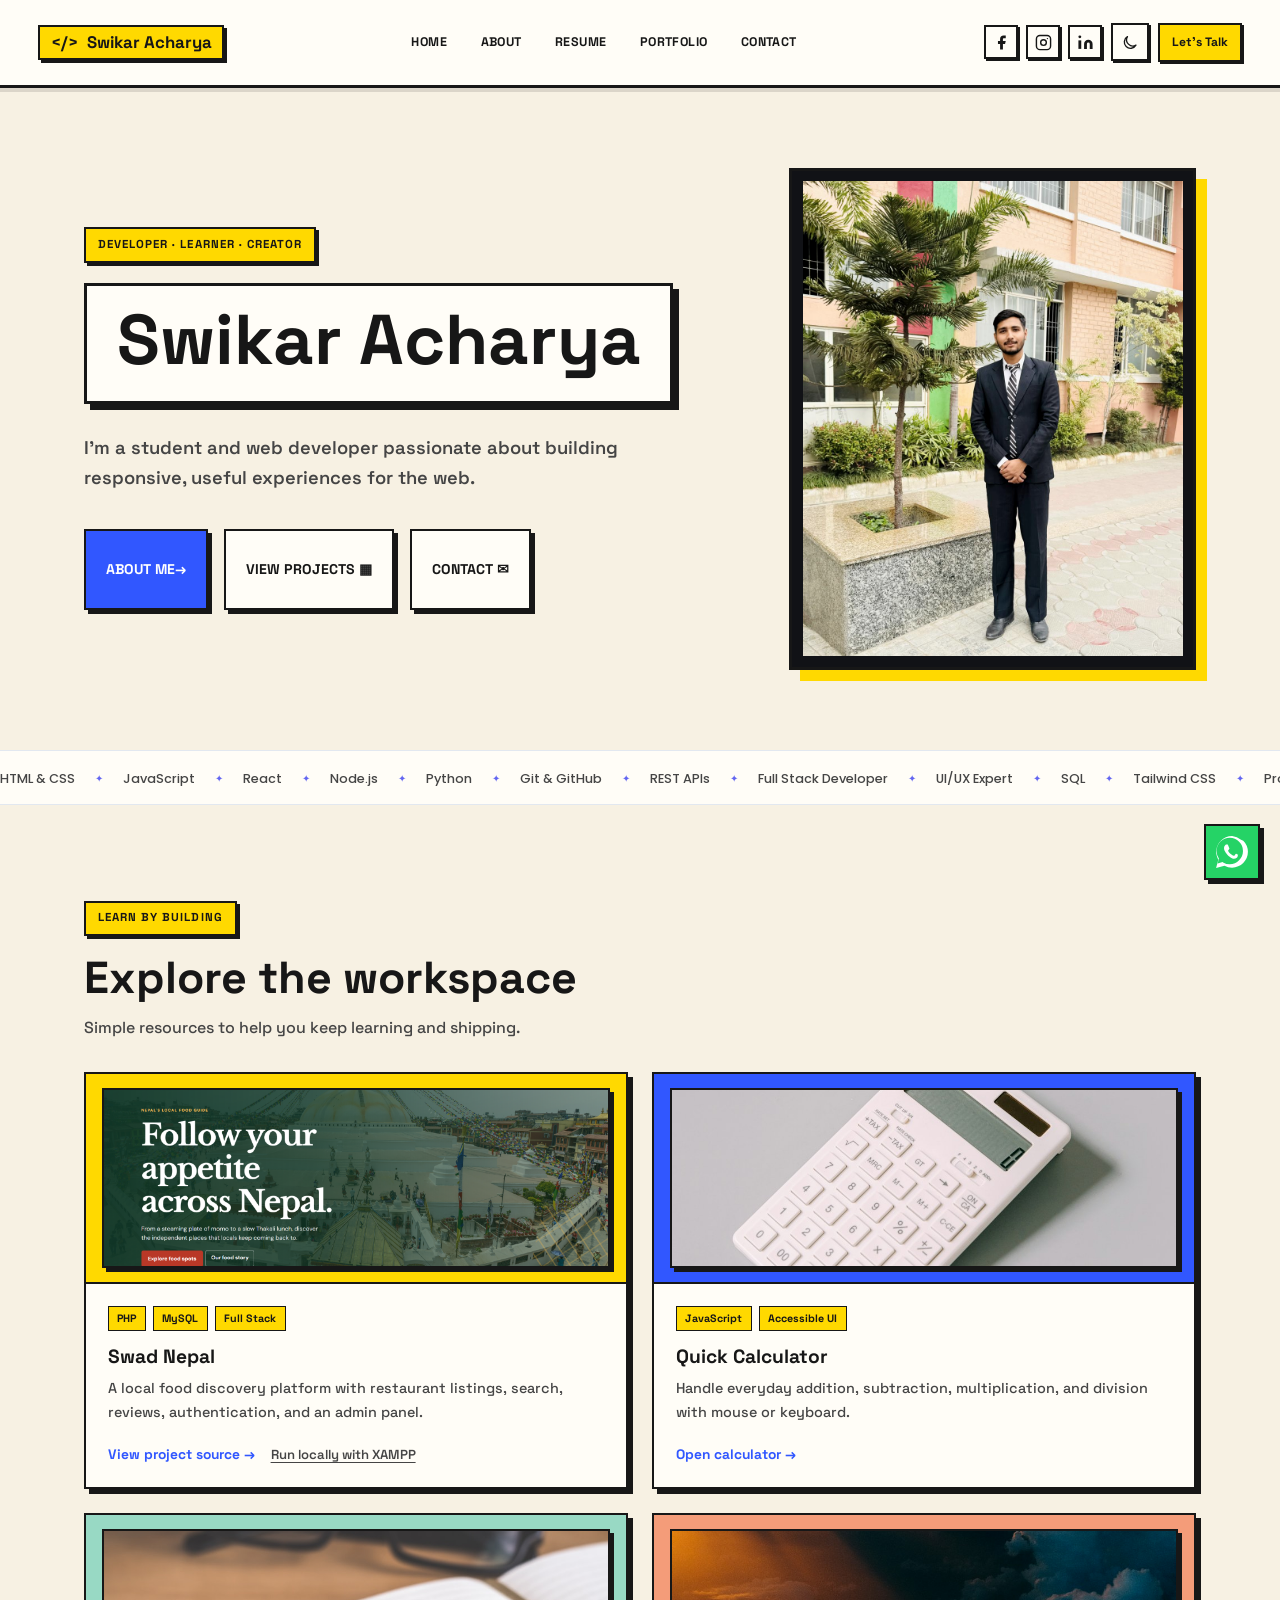
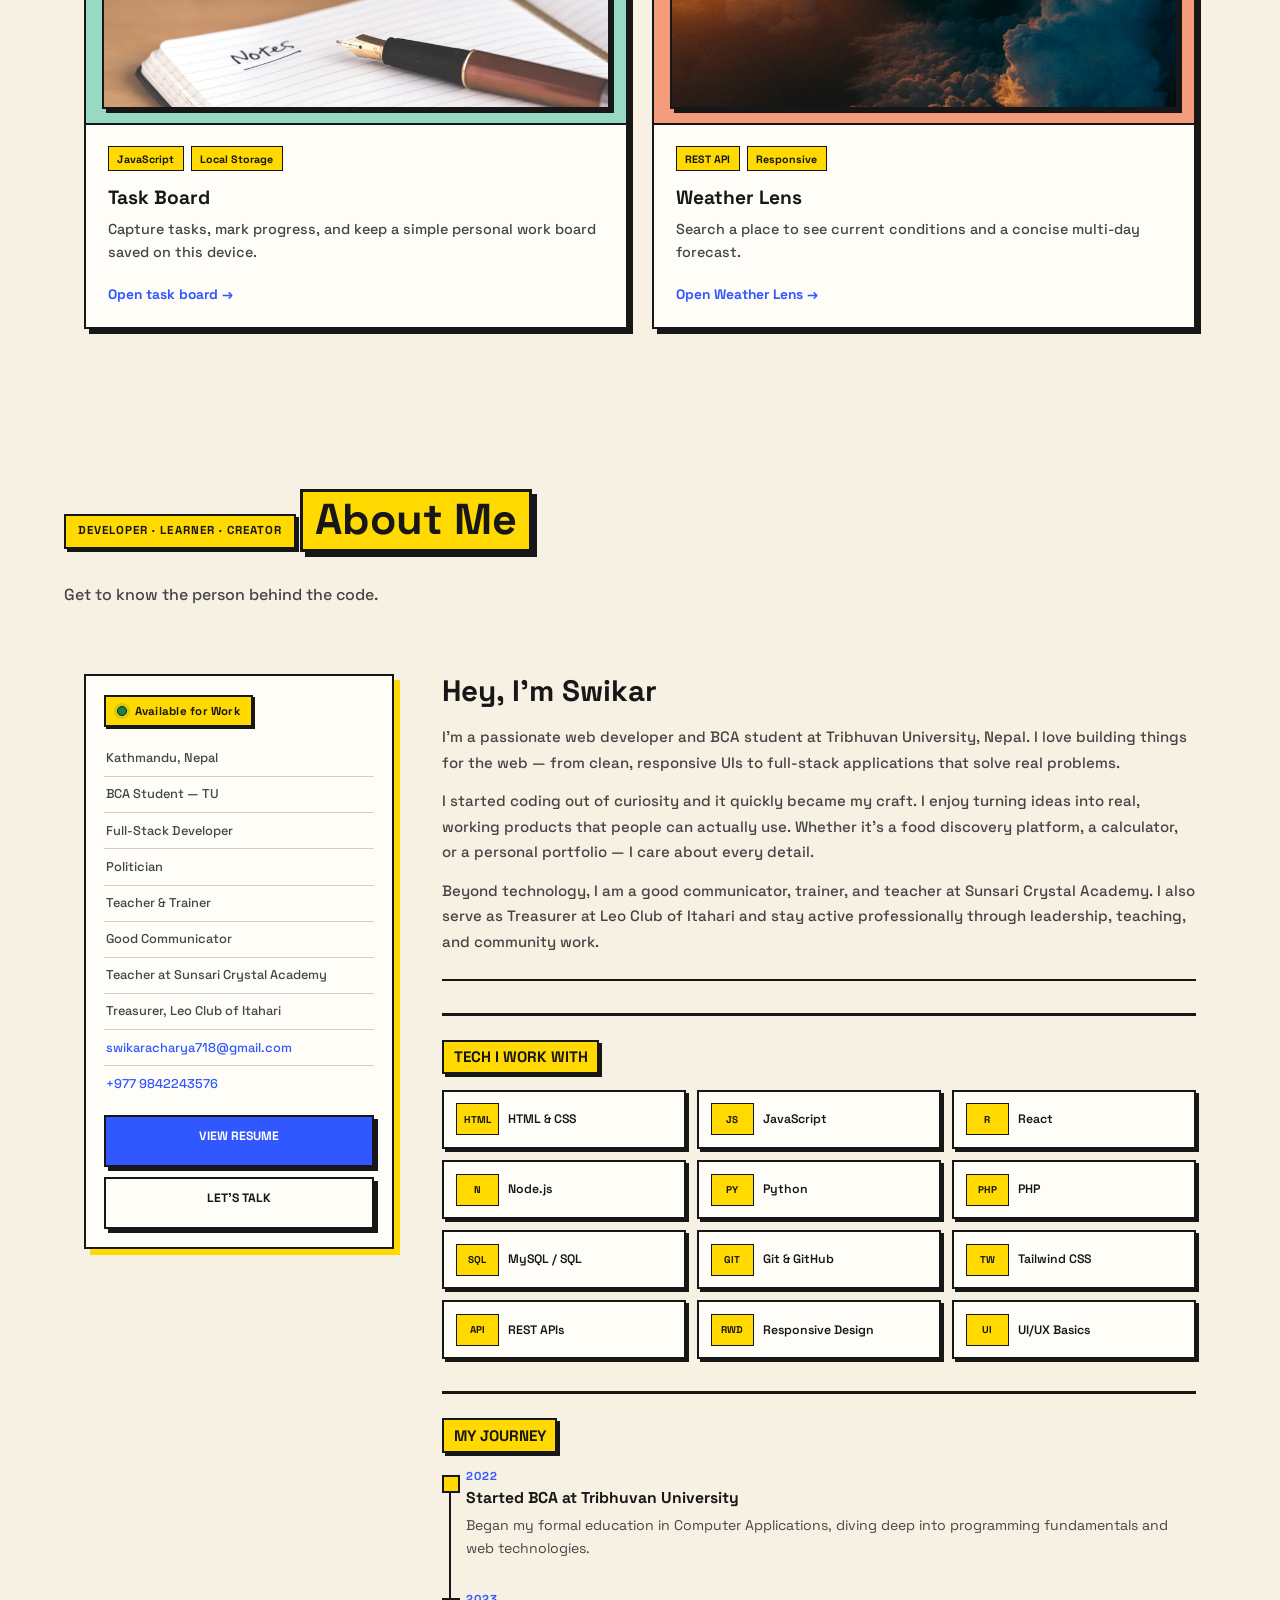
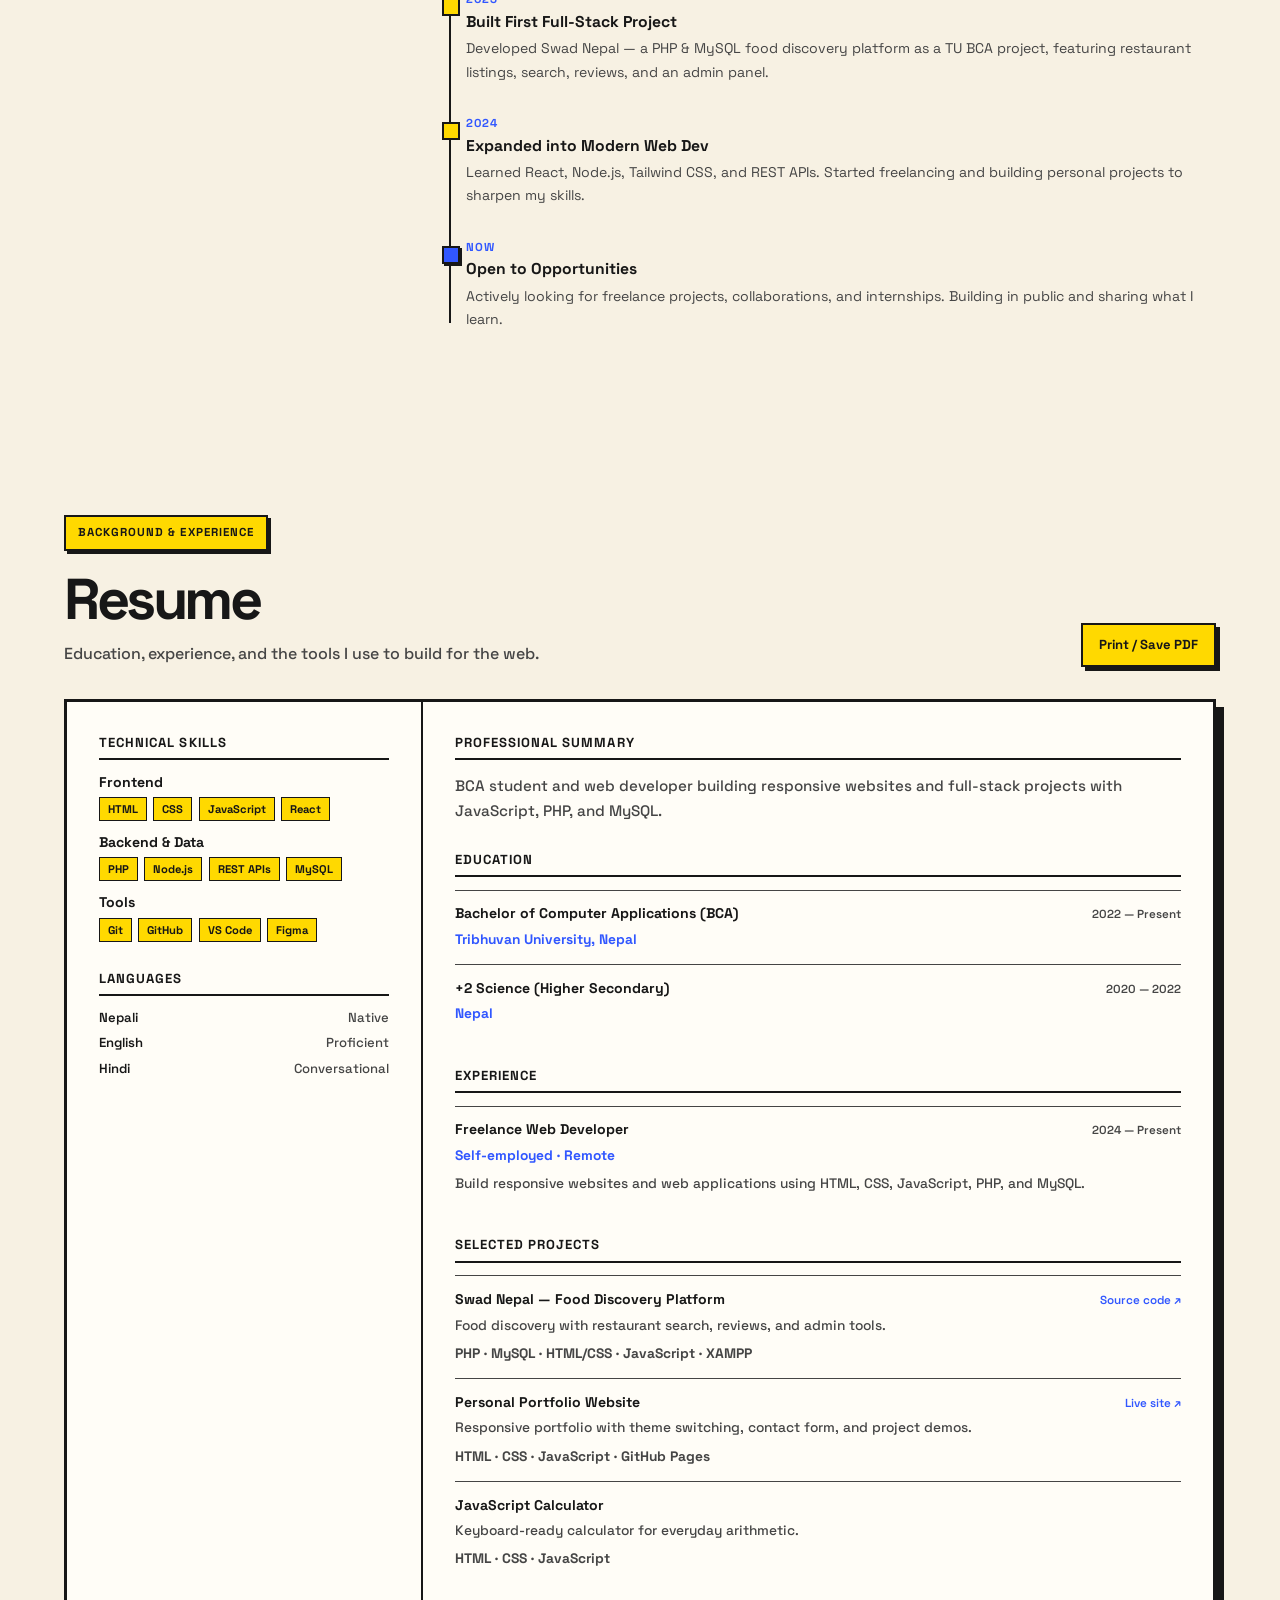
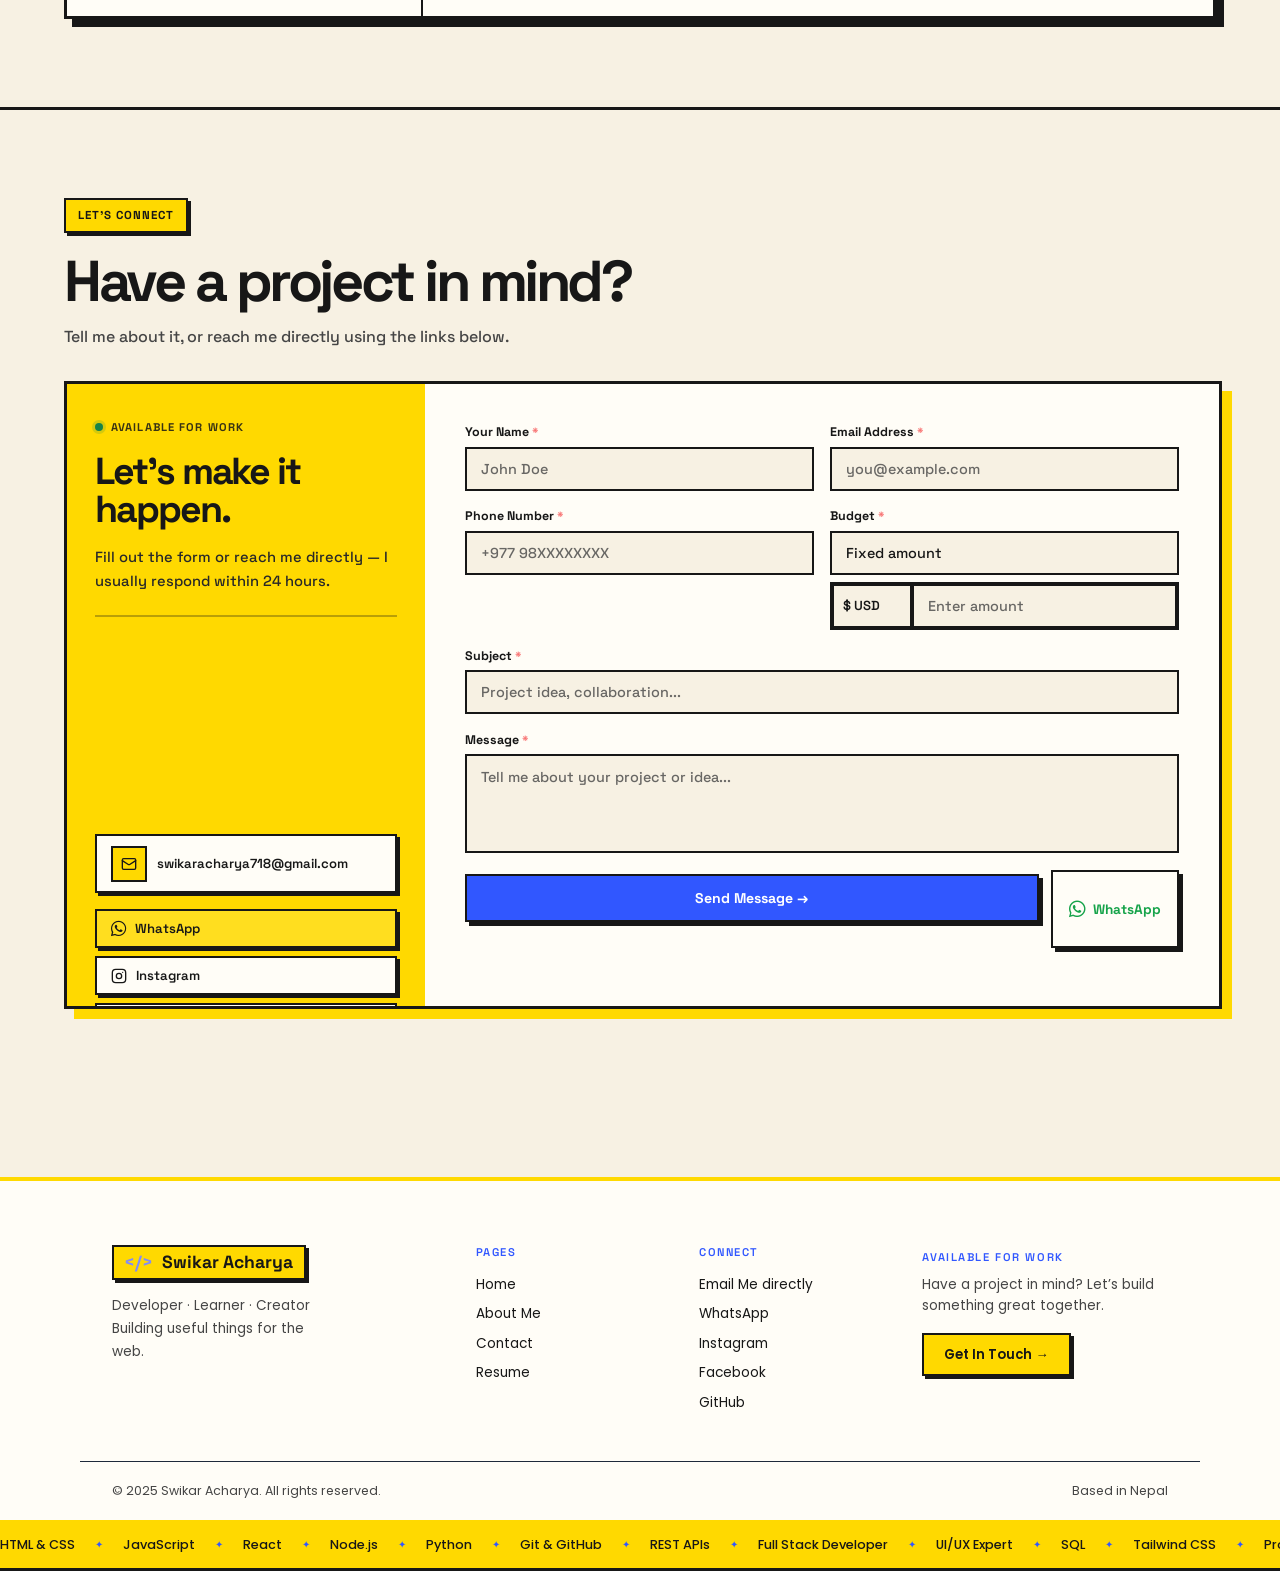
==== commit c4ffc14c: "Add mobile menu and negotiable budget Co-authored-by: Copilot <223556219+Copilot@users.noreply.githu" ====
--- a/index.html
+++ b/index.html
@@ -28,8 +28,12 @@
         <span class="code-icon" aria-hidden="true">&lt;/&gt;</span>
         <span>Swikar Acharya</span>
       </a>
-
-      <ul class="nav-links">
+      <button class="nav-menu-toggle" type="button" aria-label="Open navigation menu" aria-expanded="false"
+        aria-controls="primary-navigation-links">
+        <span></span><span></span><span></span>
+      </button>
+
+      <ul class="nav-links" id="primary-navigation-links">
         <li><a href="#home">Home</a></li>
         <li><a href="#about">About</a></li>
         <li><a href="#resume">Resume</a></li>
@@ -67,7 +71,6 @@
             viewBox="0 0 24 24" aria-hidden="true">
             <path d="M20.4 15.2A8.5 8.5 0 0 1 8.8 3.6 8.5 8.5 0 1 0 20.4 15.2Z"></path>
           </svg></button>
-        <a href="#resume" class="signin">Resume</a>
         <a href="https://wa.me/9779842243576" target="_blank" rel="noopener" class="signup"
           title="Chat with me on WhatsApp">Let's Talk</a>
       </div>
@@ -449,7 +452,7 @@
         </div>
       </div>
 
-      <form class="modal-form" id="contactForm" action="https://formspree.io/f/maenwplw" method="POST" novalidate>
+      <form class="modal-form" id="contactForm" action="https://formspree.io/f/maenwplw" method="POST">
         <div class="modal-row">
           <div class="modal-field">
             <label for="cf-name">Your Name <span class="req">*</span></label>
@@ -466,7 +469,11 @@
             <input type="tel" id="cf-phone" name="phone" placeholder="+977 98XXXXXXXX" required>
           </div>
           <div class="modal-field">
-            <label for="cf-budget">Budget <span class="req">*</span></label>
+            <label for="cf-budget-mode">Budget <span class="req">*</span></label>
+            <select class="budget-type-select" id="cf-budget-mode" name="budget_type" required>
+              <option value="fixed">Fixed amount</option>
+              <option value="negotiable">Negotiable / not fixed</option>
+            </select>
             <div class="budget-input-wrap">
               <select id="cf-currency" name="currency" aria-label="Currency">
                 <option value="$">$ USD</option>
@@ -570,32 +577,48 @@
   <script>
     const form = document.getElementById('contactForm');
     const success = document.getElementById('modalSuccess');
-
     const submitBtn = document.getElementById('submitBtn');
+    const budgetMode = document.getElementById('cf-budget-mode');
+    const budgetInput = document.getElementById('cf-budget');
+
+    const syncBudgetRequirement = () => {
+      const isFixed = budgetMode.value === 'fixed';
+      budgetInput.required = isFixed;
+      budgetInput.placeholder = isFixed ? 'Enter amount' : 'Optional amount';
+    };
+
+    budgetMode.addEventListener('change', syncBudgetRequirement);
+    syncBudgetRequirement();
 
     form.addEventListener('submit', async e => {
       e.preventDefault();
       submitBtn.disabled = true;
       submitBtn.textContent = 'Sending...';
 
-      const data = new FormData(form);
-      const response = await fetch(form.action, {
-        method: 'POST',
-        body: data,
-        headers: { 'Accept': 'application/json' }
-      });
-
-      if (response.ok) {
+      try {
+        const response = await fetch(form.action, {
+          method: 'POST',
+          body: new FormData(form),
+          headers: { 'Accept': 'application/json' }
+        });
+
+        if (!response.ok) {
+          throw new Error(`Form submission failed with status ${response.status}.`);
+        }
+
         success.style.color = '#16a34a';
         success.textContent = '\u2713 Message sent! I\'ll get back to you soon.';
         form.reset();
-      } else {
+        syncBudgetRequirement();
+      } catch (error) {
+        console.error('Could not submit the contact form.', error);
         success.style.color = '#dc2626';
         success.textContent = 'Something went wrong. Please try WhatsApp or email directly.';
+      } finally {
+        submitBtn.disabled = false;
+        submitBtn.innerHTML = 'Send Message <span aria-hidden="true">&rarr;</span>';
       }
 
-      submitBtn.disabled = false;
-      submitBtn.innerHTML = 'Send Message <span aria-hidden="true">&rarr;</span>';
       setTimeout(() => { success.textContent = ''; }, 6000);
     });
 
--- a/neubrutalism.css
+++ b/neubrutalism.css
@@ -1549,57 +1549,117 @@
 
 @media (max-width: 540px) {
     .dev-navbar {
-        grid-template-columns: minmax(0, 1fr);
-        justify-items: center;
-        gap: .45rem;
-        padding: .45rem .7rem;
-    }
-
-    .nav-brand,
-    .nav-links,
-    .nav-actions {
+        display: grid;
+        position: relative;
+        grid-template-columns: minmax(0, 1fr) auto;
+        justify-items: start;
+        gap: .5rem;
+        padding: .55rem .8rem;
+    }
+
+    .dev-navbar .nav-brand {
         grid-column: 1;
-        grid-row: auto;
-    }
-
-    .nav-brand {
-        justify-self: center;
-    }
-
-    .nav-links {
+        grid-row: 1;
+        justify-self: start;
+        white-space: nowrap;
+    }
+
+    .nav-menu-toggle {
+        grid-column: 2;
+        grid-row: 1;
+        display: flex;
+        width: 42px;
+        height: 42px;
+        flex-direction: column;
+        align-items: center;
+        justify-content: center;
+        gap: 5px;
+        padding: .55rem;
+        border: 2px solid var(--text-primary);
+        background: var(--nav-bg);
+        box-shadow: 2px 2px 0 var(--text-primary);
+        color: var(--text-primary);
+        cursor: pointer;
+    }
+
+    .dev-navbar .nav-menu-toggle span {
+        display: block;
+        width: 19px;
+        height: 2px;
+        background: currentColor;
+        transition: transform .2s ease, opacity .2s ease;
+    }
+
+    .dev-navbar .nav-menu-toggle[aria-expanded="true"] span:first-child {
+        transform: translateY(7px) rotate(45deg);
+    }
+
+    .dev-navbar .nav-menu-toggle[aria-expanded="true"] span:nth-child(2) {
+        opacity: 0;
+    }
+
+    .dev-navbar .nav-menu-toggle[aria-expanded="true"] span:last-child {
+        transform: translateY(-7px) rotate(-45deg);
+    }
+
+    .dev-navbar .nav-links,
+    .dev-navbar .nav-actions {
+        grid-column: 1 / -1;
+        width: 100%;
+        box-sizing: border-box;
+    }
+
+    .dev-navbar .nav-links {
+        display: none;
+        grid-row: 3;
+    }
+
+    .dev-navbar .nav-actions {
+        grid-row: 2;
+        display: flex;
         justify-content: center;
         flex-wrap: wrap;
-        gap: .15rem;
-    }
-
-    .nav-links a {
-        min-height: 34px;
-        padding: .3rem .48rem;
-        font-size: .68rem;
-    }
-
-    .nav-actions {
-        justify-content: center;
-        gap: .5rem;
-    }
-
-    .nav-socials {
+        padding: .2rem 0;
+    }
+
+    .dev-navbar .nav-socials {
+        display: flex;
+    }
+
+    .dev-navbar.is-menu-open .nav-links {
+        display: flex;
+        flex-direction: column;
+        align-items: stretch;
+        gap: .2rem;
+        margin: .25rem 0 0;
+        padding: .5rem;
+        border: 2px solid var(--text-primary);
+        background: var(--nav-bg);
+    }
+
+    .dev-navbar.is-menu-open .nav-links a {
+        justify-content: flex-start;
+        min-height: 42px;
+        padding: .55rem .7rem;
+    }
+
+    .dev-navbar .nav-socials {
         display: flex;
         gap: .35rem;
     }
 
-    .social-icon {
+    .dev-navbar .social-icon {
         width: 32px;
         height: 32px;
     }
 
-    .theme-toggle {
+    .dev-navbar .theme-toggle {
         width: 34px;
         height: 34px;
     }
 
-    .signin,
-    .signup {
+    .dev-navbar .signin,
+    .dev-navbar .signup {
         min-height: 34px;
         padding: .35rem .55rem;
         font-size: .7rem;
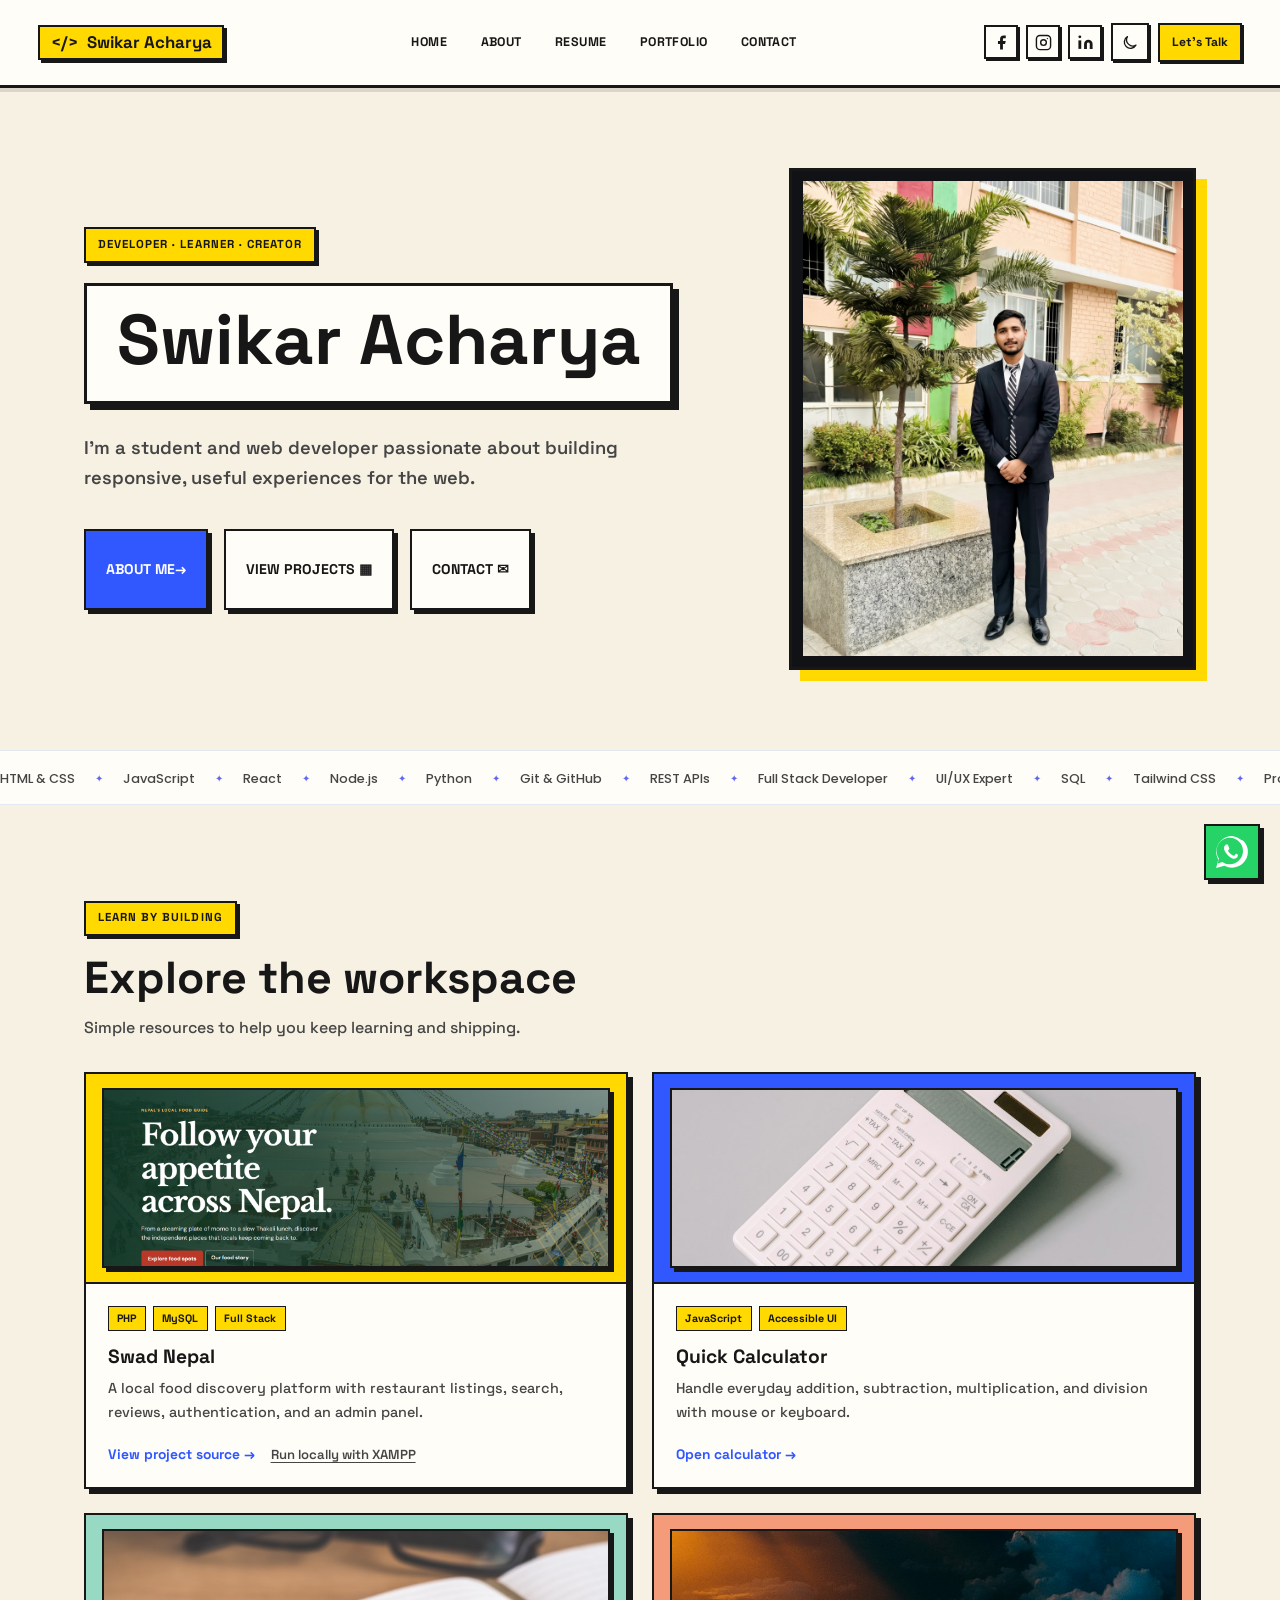
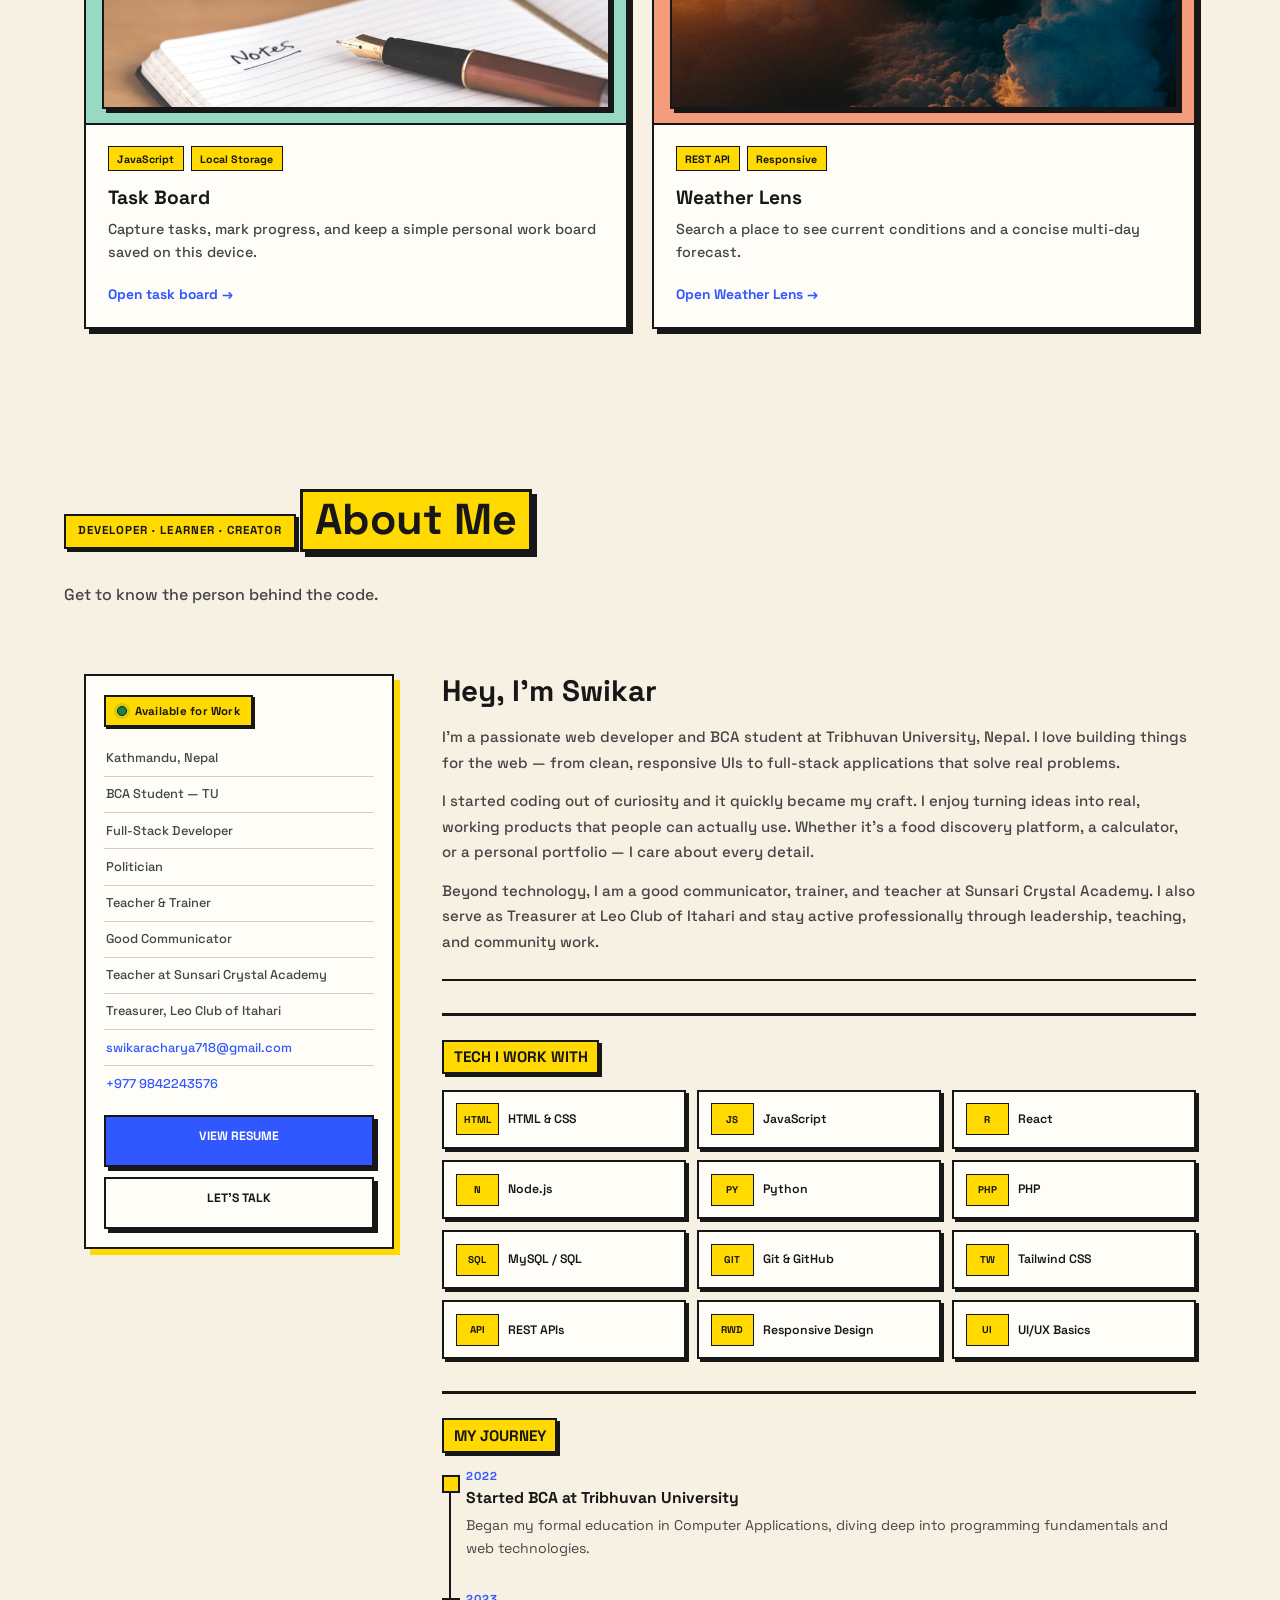
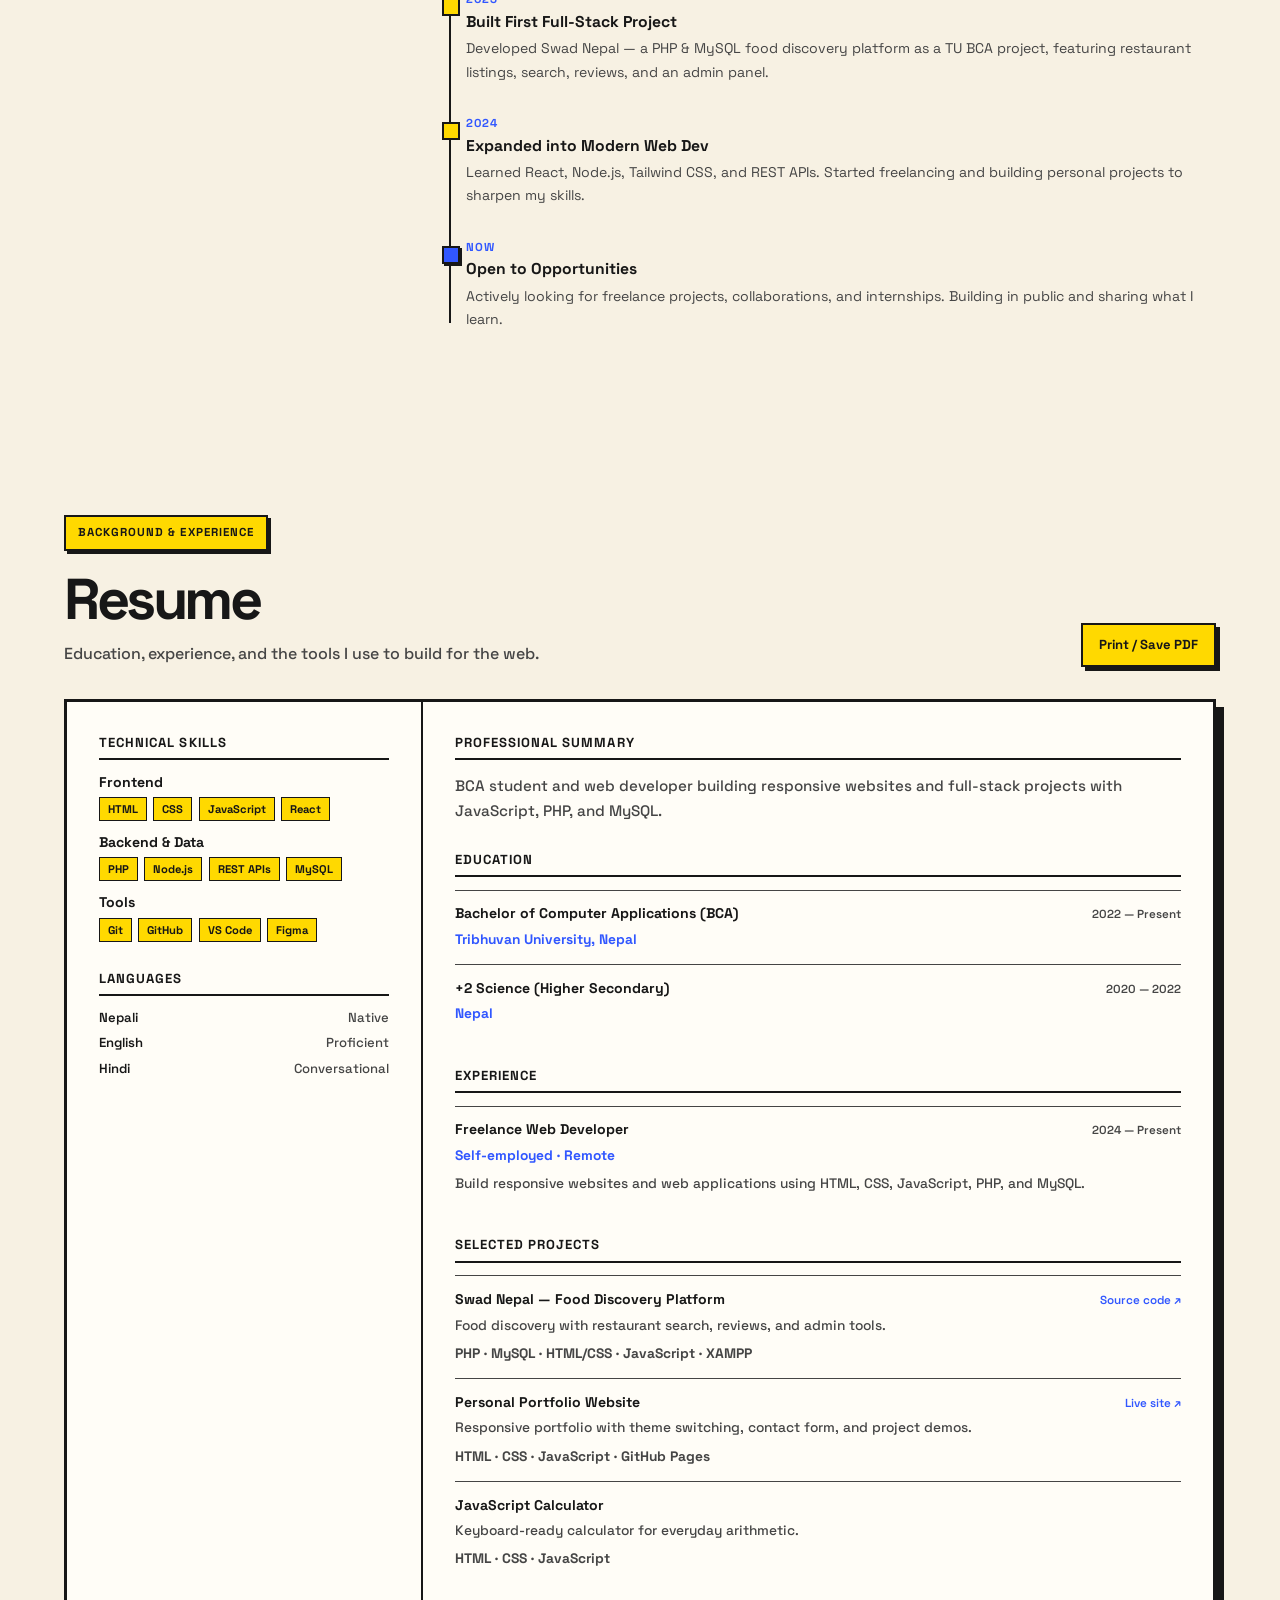
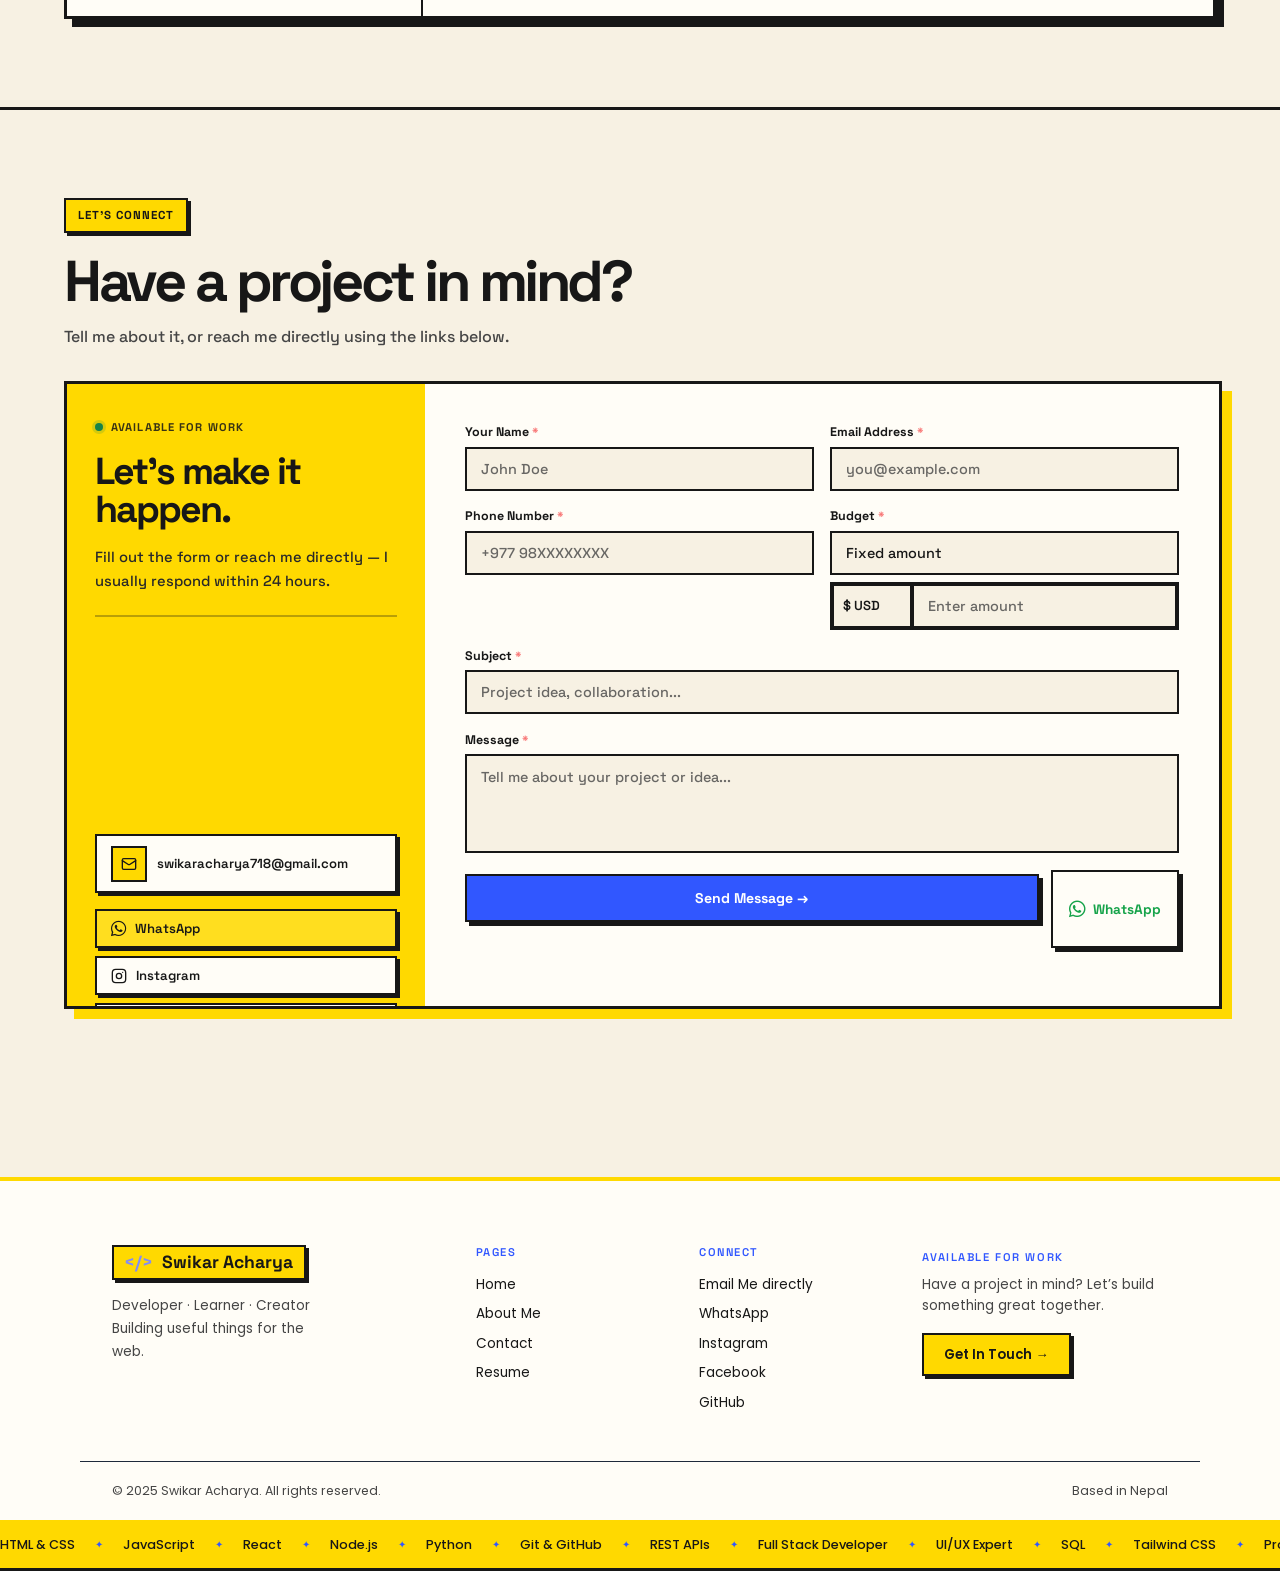
==== commit 7ae83b07: "Improve portfolio SEO and replace profile photo Co-authored-by: Copilot <223556219+Copilot@users.nor" ====
--- a/index.html
+++ b/index.html
@@ -4,9 +4,42 @@
 <head>
   <meta charset="UTF-8">
   <meta name="viewport" content="width=device-width, initial-scale=1.0">
-  <meta name="description" content="Personal website of Swikar Acharya.">
-  <title>Swikar Acharya</title>
+  <meta name="description"
+    content="Visit the portfolio of Swikar Acharya, a student and web developer building responsive web experiences, useful projects, and creative solutions.">
+  <meta name="author" content="Swikar Acharya">
+  <meta name="theme-color" content="#f7f1e3">
+  <meta property="og:type" content="website">
+  <meta property="og:site_name" content="Swikar Acharya">
+  <meta property="og:title" content="Swikar Acharya | Student &amp; Web Developer">
+  <meta property="og:description"
+    content="Portfolio, projects, and background of Swikar Acharya, a student and web developer.">
+  <meta property="og:url" content="https://swikaracharya.com.np/">
+  <meta property="og:image" content="https://swikaracharya.com.np/image.jpg">
+  <meta property="og:image:alt" content="Swikar Acharya">
+  <meta name="twitter:card" content="summary">
+  <meta name="twitter:title" content="Swikar Acharya | Student &amp; Web Developer">
+  <meta name="twitter:description"
+    content="Portfolio, projects, and background of Swikar Acharya, a student and web developer.">
+  <meta name="twitter:image" content="https://swikaracharya.com.np/image.jpg">
+  <title>Swikar Acharya | Student &amp; Web Developer</title>
   <link rel="canonical" href="https://swikaracharya.com.np/">
+  <script type="application/ld+json">
+    {
+      "@context": "https://schema.org",
+      "@type": "Person",
+      "name": "Swikar Acharya",
+      "url": "https://swikaracharya.com.np/",
+      "image": "https://swikaracharya.com.np/image.jpg",
+      "jobTitle": "Student and Web Developer",
+      "sameAs": [
+        "https://github.com/swikaracharya718-lang",
+        "https://www.linkedin.com/in/swikar-acharya-856a3334b/",
+        "https://www.instagram.com/swikaracharya17/",
+        "https://www.facebook.com/swikar.acharya2"
+      ],
+      "knowsAbout": ["Web development", "JavaScript", "React", "Node.js", "Python", "HTML", "CSS"]
+    }
+  </script>
   <script>
     if (window.location.pathname.toLowerCase() === '/index.html') {
       window.history.replaceState(null, '', `/${window.location.search}${window.location.hash}`);
